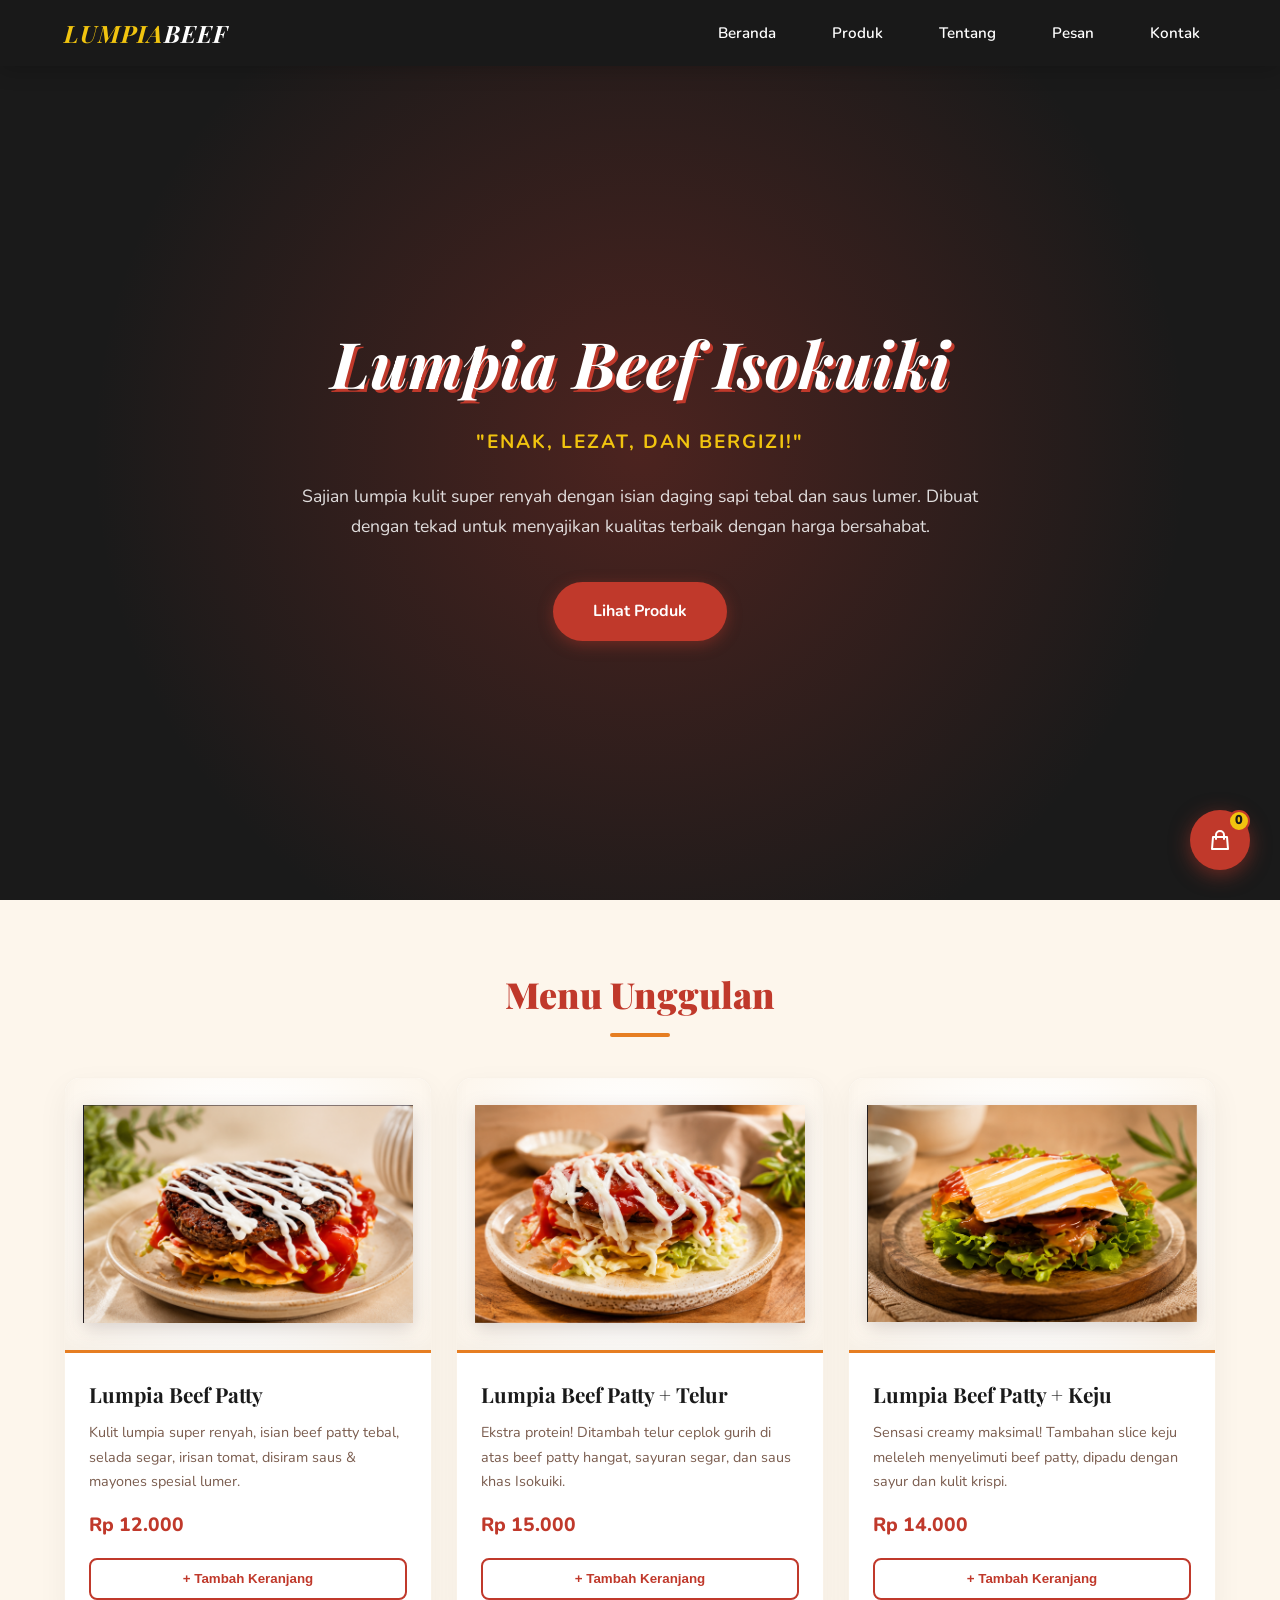
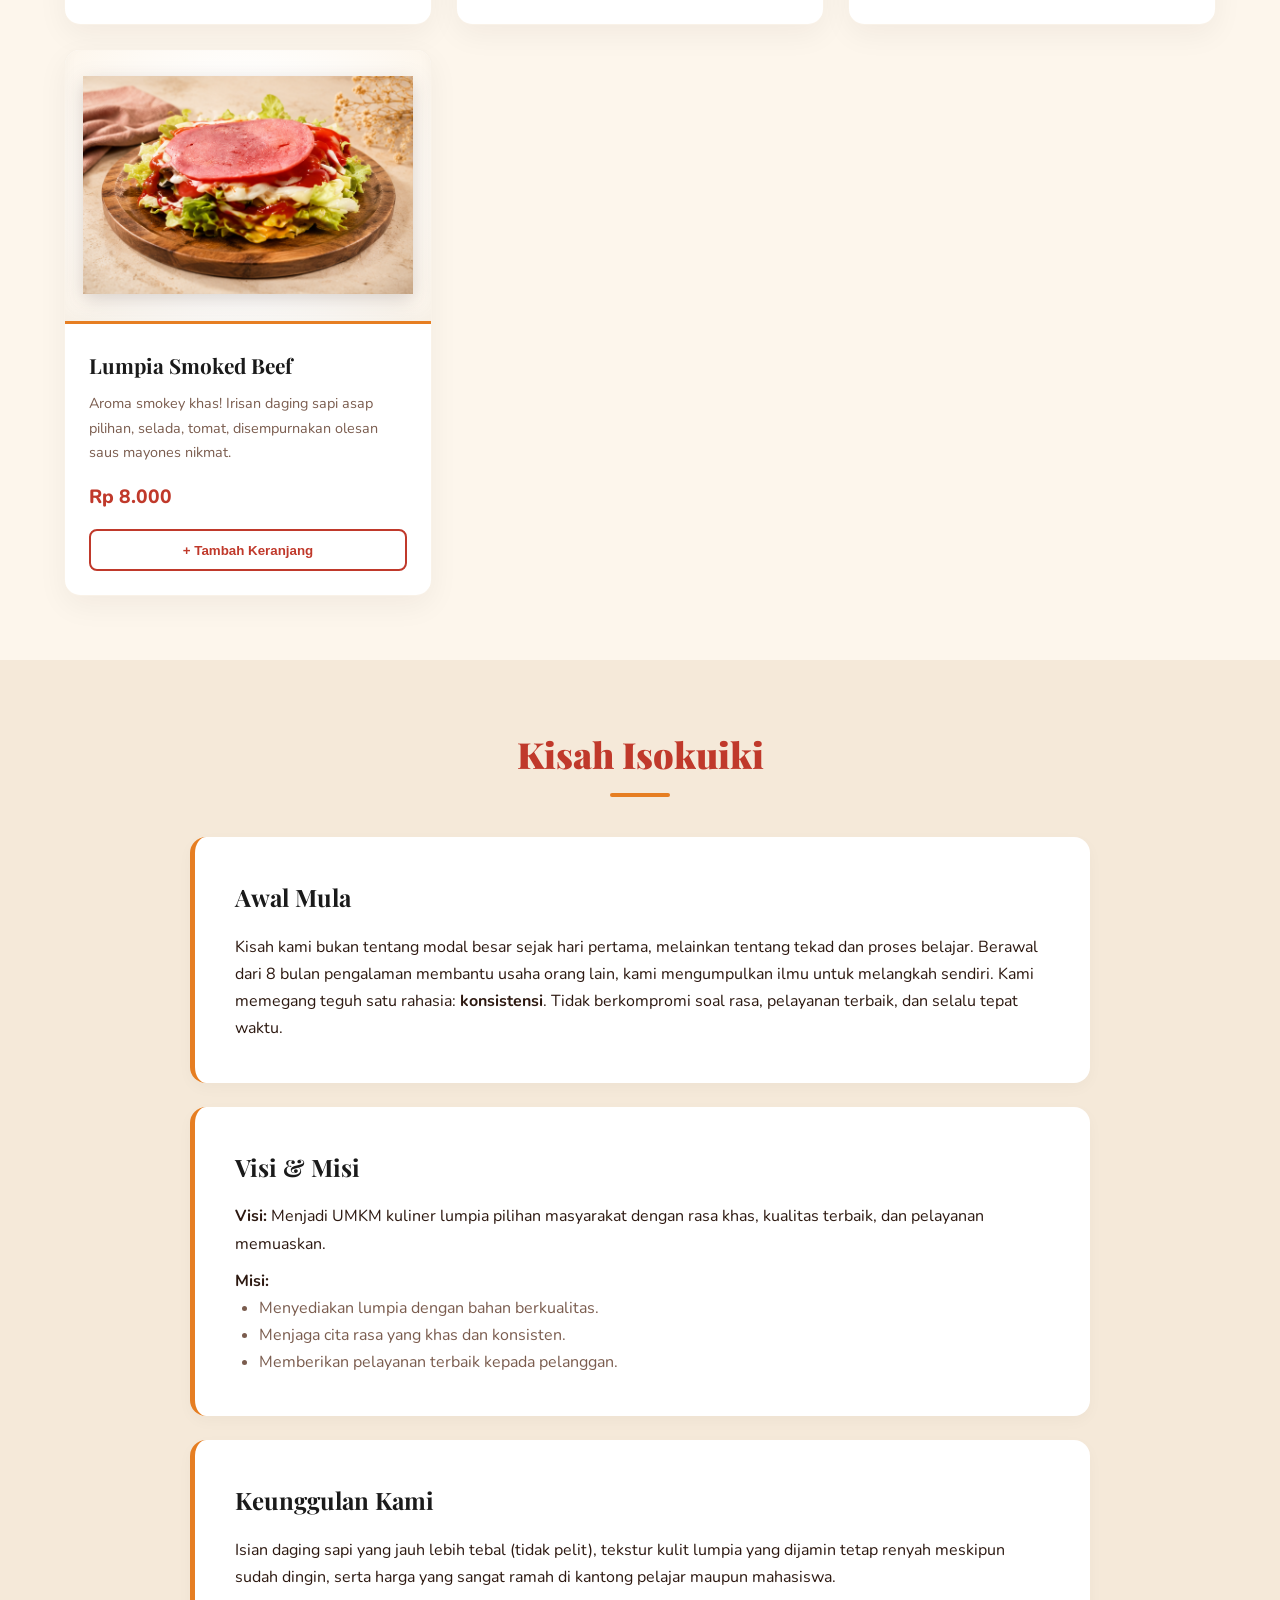
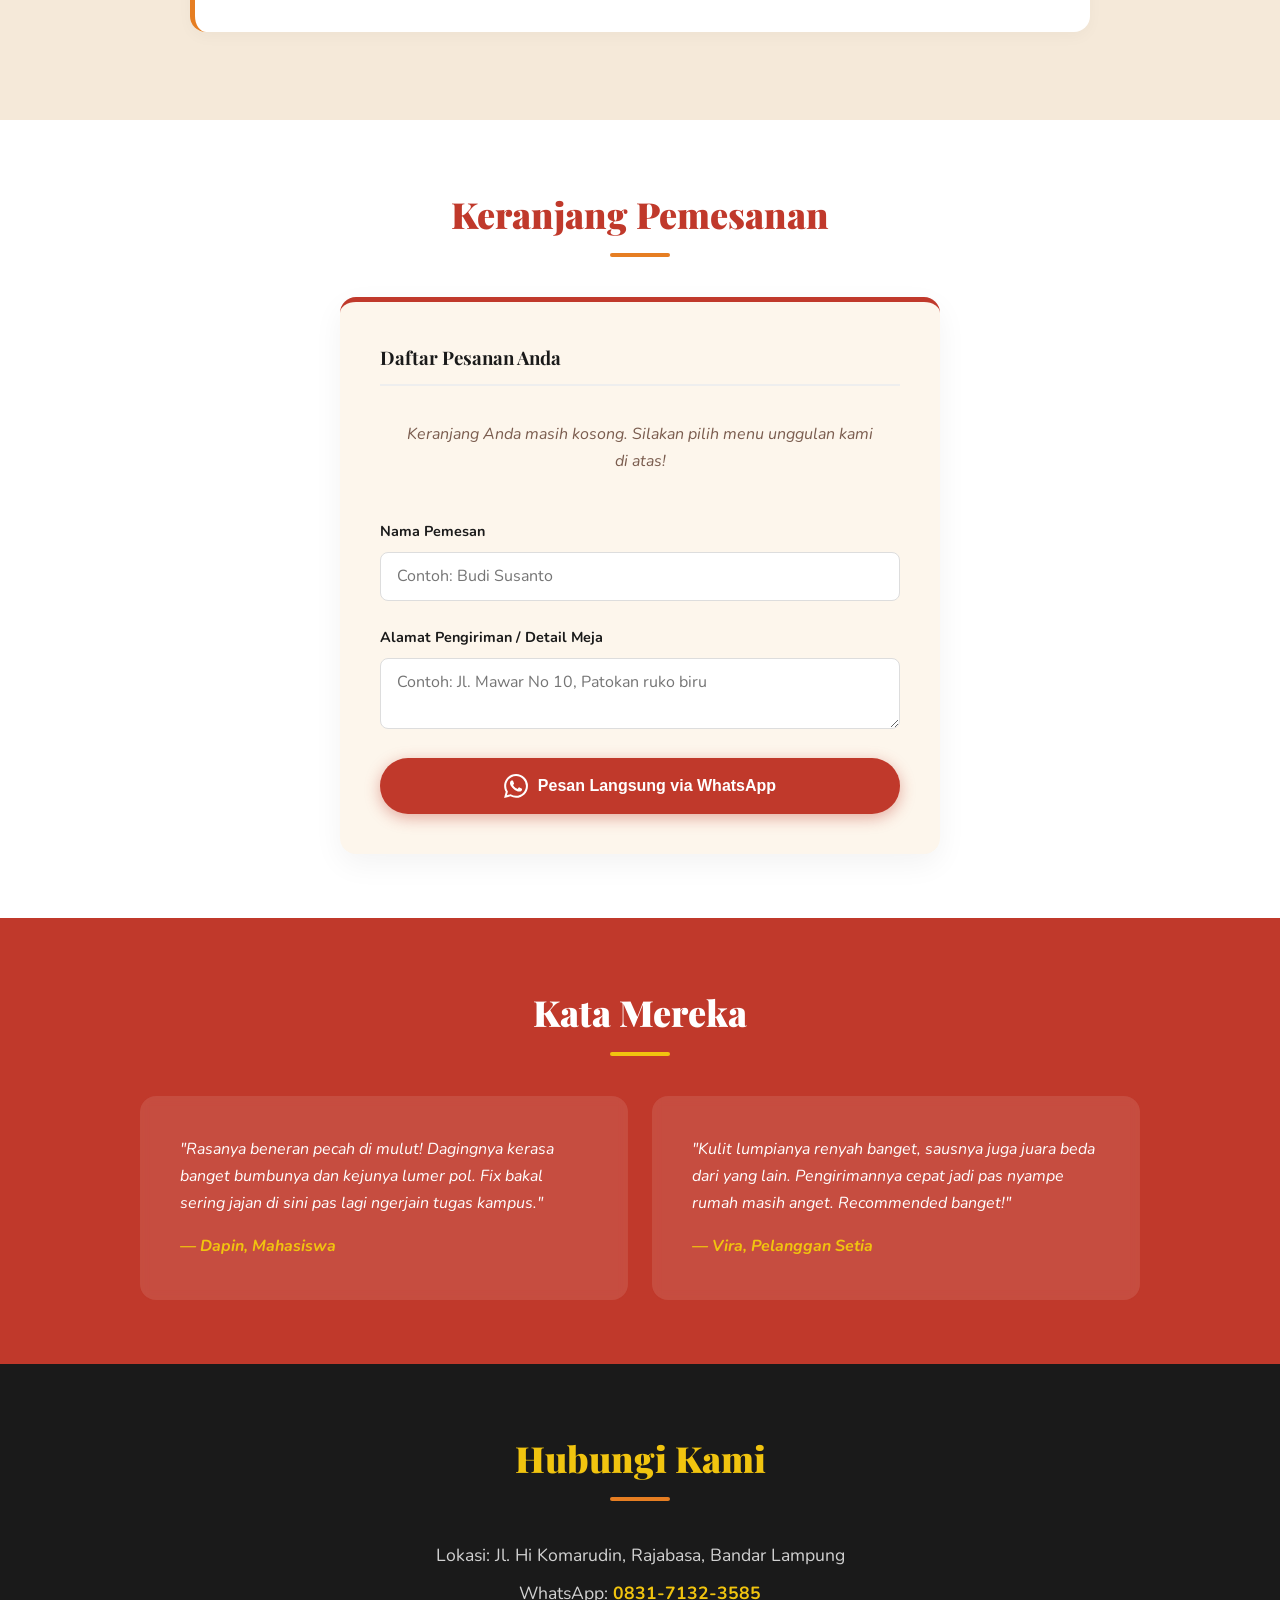
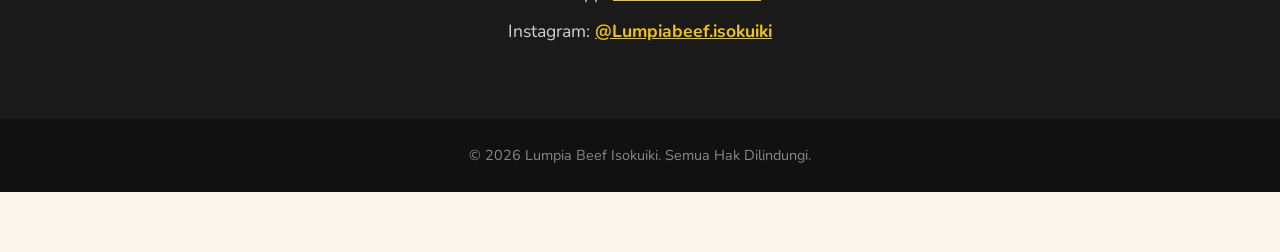
==== index.html @ 7c40dd9a "Update index.html" ====
<!DOCTYPE html>
<html lang="id">
<head>
  <meta charset="UTF-8" />
  <meta name="viewport" content="width=device-width, initial-scale=1.0" />
  <title>Lumpia Beef Isokuiki | Enak, Lezat, Bergizi</title>

  <link href="https://fonts.googleapis.com/css2?family=Playfair+Display:ital,wght@0,700;0,900;1,700&family=Nunito:wght@400;600;700&display=swap" rel="stylesheet" />
  
  <!-- Memanggil file CSS -->
  <link rel="stylesheet" href="style.css" />
</head>
<body>
  
  <header id="header">
    <div class="logo">
      <h1>LUMPIA<span>BEEF</span></h1>
    </div>

    <nav id="navbar">
      <ul>
        <li><a href="#beranda">Beranda</a></li>
        <li><a href="#produk">Produk</a></li>
        <li><a href="#tentang">Tentang</a></li>
        <li><a href="#pemesanan">Pesan</a></li>
        <li><a href="#kontak">Kontak</a></li>
      </ul>
    </nav>
  </header>

  <section id="beranda">
    <h2>Lumpia Beef Isokuiki</h2>
    <h3>"ENAK, LEZAT, DAN BERGIZI!"</h3>
    <p>
      Sajian lumpia kulit super renyah dengan isian daging sapi tebal dan saus
      lumer. Dibuat dengan tekad untuk menyajikan kualitas terbaik dengan
      harga bersahabat.
    </p>
    <div>
      <a href="#produk" class="btn-primary">Lihat Produk</a>
    </div>
  </section>

  <section id="produk">
    <h2 class="section-title">Menu Unggulan</h2>
    <!-- Produk akan dirender oleh JavaScript agar terhubung dengan keranjang -->
    <div class="produk-grid" id="produk-container">
       <!-- JS Rendering -->
    </div>
  </section>

  <section id="tentang">
    <div class="tentang-container">
      <h2 class="section-title">Kisah Isokuiki</h2>
      <div class="card-info">
        <h3>Awal Mula</h3>
        <p>
          Kisah kami bukan tentang modal besar sejak hari pertama, melainkan
          tentang tekad dan proses belajar. Berawal dari 8 bulan pengalaman
          membantu usaha orang lain, kami mengumpulkan ilmu untuk melangkah
          sendiri. Kami memegang teguh satu rahasia:
          <strong>konsistensi</strong>. Tidak berkompromi soal rasa, pelayanan
          terbaik, dan selalu tepat waktu.
        </p>
      </div>

      <div class="card-info">
        <h3>Visi & Misi</h3>
        <p>
          <strong>Visi:</strong> Menjadi UMKM kuliner lumpia pilihan
          masyarakat dengan rasa khas, kualitas terbaik, dan pelayanan
          memuaskan.
        </p>
        <p style="margin-top: 10px"><strong>Misi:</strong></p>
        <ul>
          <li>Menyediakan lumpia dengan bahan berkualitas.</li>
          <li>Menjaga cita rasa yang khas dan konsisten.</li>
          <li>Memberikan pelayanan terbaik kepada pelanggan.</li>
        </ul>
      </div>

      <div class="card-info">
        <h3>Keunggulan Kami</h3>
        <p>
          Isian daging sapi yang jauh lebih tebal (tidak pelit), tekstur kulit
          lumpia yang dijamin tetap renyah meskipun sudah dingin, serta harga
          yang sangat ramah di kantong pelajar maupun mahasiswa.
        </p>
      </div>
    </div>
  </section>

  <!-- Form Pemesanan (Keranjang Belanja Interaktif) -->
  <section id="pemesanan">
    <h2 class="section-title">Keranjang Pemesanan</h2>
    <div class="form-container">
      
      <h3 style="font-family: var(--font-heading); color: var(--color-dark); border-bottom: 2px solid #eee; padding-bottom: 10px; margin-bottom: 15px;">Daftar Pesanan Anda</h3>
      
      <!-- Tempat Item Keranjang -->
      <div id="cart-items-container">
        <!-- Akan diisi oleh JS -->
      </div>

      <!-- Ringkasan Biaya -->
      <div class="cart-summary" id="cart-summary" style="display: none;">
        <div class="summary-row">
          <span>Subtotal</span>
          <span id="summary-subtotal">Rp 0</span>
        </div>
        <div class="summary-row">
          <span>Ongkos Kirim (Estimasi)</span>
          <span>Menyesuaikan WA</span>
        </div>
        <div class="summary-row total">
          <span>Total Estimasi</span>
          <span id="summary-total">Rp 0</span>
        </div>

        <p style="text-align: center; color: var(--color-primary); font-size: 0.85rem; font-weight: bold; margin-top: 15px;">
          *Wajib memesan minimal 2 produk untuk diproses!
        </p>
      </div>

      <!-- Data Diri Form -->
      <div class="form-group">
        <label for="nama_pemesan">Nama Pemesan</label>
        <input type="text" id="nama_pemesan" class="form-control" placeholder="Contoh: Budi Susanto" />
      </div>

      <div class="form-group">
        <label for="alamat_pemesan">Alamat Pengiriman / Detail Meja</label>
        <textarea id="alamat_pemesan" class="form-control" placeholder="Contoh: Jl. Mawar No 10, Patokan ruko biru"></textarea>
      </div>

      <button onclick="prosesCheckout()" class="btn-primary pesan-wa-btn">
        <svg style="width: 24px; height: 24px;" viewBox="0 0 24 24" fill="currentColor">
          <path d="M17.472 14.382c-.297-.149-1.758-.867-2.03-.967-.273-.099-.471-.148-.67.15-.197.297-.767.966-.94 1.164-.173.199-.347.223-.644.075-.297-.15-1.255-.463-2.39-1.475-.883-.788-1.48-1.761-1.653-2.059-.173-.297-.018-.458.13-.606.134-.133.298-.347.446-.52.149-.174.198-.298.298-.497.099-.198.05-.371-.025-.52-.075-.149-.669-1.612-.916-2.207-.242-.579-.487-.5-.669-.51a12.8 12.8 0 0 0-.57-.01c-.198 0-.52.074-.792.372-.272.297-1.04 1.016-1.04 2.479 0 1.462 1.065 2.875 1.213 3.074.149.198 2.096 3.2 5.077 4.487.709.306 1.262.489 1.694.625.712.227 1.36.195 1.871.118.571-.085 1.758-.719 2.006-1.413.248-.694.248-1.289.173-1.413-.074-.124-.272-.198-.57-.347m-5.421 7.403h-.004a9.87 9.87 0 0 1-5.031-1.378l-.361-.214-3.741.982.998-3.648-.235-.374a9.86 9.86 0 0 1-1.51-5.26c.001-5.45 4.436-9.884 9.888-9.884 2.64 0 5.122 1.03 6.988 2.898a9.825 9.825 0 0 1 2.893 6.994c-.003 5.45-4.437 9.884-9.885 9.884m8.413-18.297A11.815 11.815 0 0 0 12.05 0C5.495 0 .16 5.335.157 11.892c0 2.096.547 4.142 1.588 5.945L.057 24l6.305-1.654a11.882 11.882 0 0 0 5.683 1.448h.005c6.554 0 11.89-5.335 11.893-11.893a11.821 11.821 0 0 0-3.48-8.413Z"/>
        </svg>
        Pesan Langsung via WhatsApp
      </button>
    </div>
  </section>

  <section id="ulasan">
    <h2 class="section-title">Kata Mereka</h2>
    <div class="ulasan-grid">
      <blockquote>
        <p>
          "Rasanya beneran pecah di mulut! Dagingnya kerasa banget bumbunya
          dan kejunya lumer pol. Fix bakal sering jajan di sini pas lagi
          ngerjain tugas kampus."
        </p>
        <cite>— Dapin, Mahasiswa</cite>
      </blockquote>
      <blockquote>
        <p>
          "Kulit lumpianya renyah banget, sausnya juga juara beda dari yang
          lain. Pengirimannya cepat jadi pas nyampe rumah masih anget.
          Recommended banget!"
        </p>
        <cite>— Vira, Pelanggan Setia</cite>
      </blockquote>
    </div>
  </section>

  <section id="kontak">
    <h2 class="section-title">Hubungi Kami</h2>
    <div class="contact-info">
      <p>Lokasi: Jl. Hi Komarudin, Rajabasa, Bandar Lampung</p>
      <p>WhatsApp: <a href="https://wa.me/6283171323585" target="_blank">0831-7132-3585</a></p>
      <p>Instagram: <a href="https://www.instagram.com/lumpiabeef.isokuiki/" target="_blank">@Lumpiabeef.isokuiki</a></p>
    </div>
  </section>

  <footer>
    <p>&copy; 2026 Lumpia Beef Isokuiki. Semua Hak Dilindungi.</p>
  </footer>

  <!-- Floating Cart Icon -->
  <a href="#pemesanan" class="floating-cart">
    <svg style="width: 24px; height: 24px;" fill="none" stroke="currentColor" viewBox="0 0 24 24"><path stroke-linecap="round" stroke-linejoin="round" stroke-width="2" d="M16 11V7a4 4 0 00-8 0v4M5 9h14l1 12H4L5 9z"/></svg>
    <div class="cart-badge" id="cart-badge">0</div>
  </a>

  <!-- Toast Notification -->
  <div id="toast">Item ditambahkan ke keranjang!</div>

  <!-- Memanggil file JavaScript -->
  <script src="script.js"></script>
</body>
</html>
---- style.css ----
:root {
  --color-primary: #c0392b;
  --color-primary-dark: #962d22;
  --color-secondary: #e67e22;
  --color-accent: #f1c40f;

  --color-dark: #1a1a1a;
  --color-light: #fdf6ec;
  --color-light-alt: #f5e9d9;
  --color-text: #2c1810;
  --color-text-muted: #7a5c4e;
  --color-white: #ffffff;

  --font-heading: "Playfair Display", Georgia, serif;
  --font-body: "Nunito", "Segoe UI", sans-serif;

  --space-xs: 0.5rem;
  --space-sm: 1rem;
  --space-md: 1.5rem;
  --space-lg: 2.5rem;
  --space-xl: 4rem;

  --radius-sm: 8px;
  --radius-md: 16px;
  --radius-lg: 24px;
  --transition: 0.3s ease;
}

* {
  margin: 0;
  padding: 0;
  box-sizing: border-box;
}

html {
  scroll-behavior: smooth;
}

body {
  font-family: var(--font-body);
  color: var(--color-text);
  background-color: var(--color-light);
  line-height: 1.7;
  padding-bottom: 60px;
}

img {
  max-width: 100%;
  display: block;
  border-radius: var(--radius-sm);
}

a {
  text-decoration: none;
  color: inherit;
}

ul {
  list-style: none;
}

.section-title {
  font-family: var(--font-heading);
  font-size: 2.25rem;
  font-weight: 900;
  color: var(--color-primary);
  text-align: center;
  margin-bottom: var(--space-lg);
  position: relative;
}

.section-title::after {
  content: "";
  display: block;
  width: 60px;
  height: 4px;
  background-color: var(--color-secondary);
  border-radius: 2px;
  margin: var(--space-xs) auto 0;
}

header {
  position: fixed;
  top: 0;
  left: 0;
  right: 0;
  z-index: 1000;
  display: flex;
  align-items: center;
  justify-content: space-between;
  padding: 0.8rem 5%;
  background-color: rgba(26, 26, 26, 0.98);
  backdrop-filter: blur(10px);
  box-shadow: 0 4px 20px rgba(0, 0, 0, 0.2);
}

.logo h1 {
  font-family: var(--font-heading);
  font-size: 1.5rem;
  font-style: italic;
  color: var(--color-accent);
  letter-spacing: 1px;
}

.logo h1 span {
  color: var(--color-white);
}

nav ul {
  display: flex;
  gap: var(--space-md);
}

nav a {
  color: var(--color-white);
  font-weight: 600;
  font-size: 0.95rem;
  padding: 0.5rem 1rem;
  border-radius: var(--radius-sm);
  transition: var(--transition);
}

nav a:hover,
nav a:focus {
  background-color: var(--color-primary);
}

@media (max-width: 768px) {
  nav { display: none; }
}

@keyframes fadeInSlideUp {
  from {
    opacity: 0;
    transform: translateY(40px);
  }
  to {
    opacity: 1;
    transform: translateY(0);
  }
}

#beranda {
  min-height: 100vh;
  display: flex;
  flex-direction: column;
  align-items: center;
  justify-content: center;
  text-align: center;
  padding: 100px 5% 50px;
  background-color: var(--color-dark);
  background-image: radial-gradient(
    circle at center,
    rgba(192, 57, 43, 0.3) 0%,
    transparent 70%
  );
  color: var(--color-white);
}

#beranda h2 {
  font-family: var(--font-heading);
  font-size: clamp(2.5rem, 5vw, 4rem);
  font-style: italic;
  text-shadow: 3px 3px 0 var(--color-primary);
  margin-bottom: 0.5rem;
  opacity: 0; 
  animation: fadeInSlideUp 1s ease-out forwards;
  animation-delay: 0.2s;
}

#beranda h3 {
  color: var(--color-accent);
  letter-spacing: 2px;
  margin-bottom: var(--space-md);
  font-size: 1.2rem;
  opacity: 0;
  animation: fadeInSlideUp 1s ease-out forwards;
  animation-delay: 0.4s;
}

#beranda p {
  max-width: 700px;
  color: rgba(255, 255, 255, 0.85);
  font-size: 1.1rem;
  margin-bottom: var(--space-lg);
  opacity: 0;
  animation: fadeInSlideUp 1s ease-out forwards;
  animation-delay: 0.6s;
}

#beranda div {
  opacity: 0;
  animation: fadeInSlideUp 1s ease-out forwards;
  animation-delay: 0.8s;
}

.btn-primary {
  display: inline-block;
  background-color: var(--color-primary);
  color: var(--color-white);
  font-weight: 700;
  padding: 1rem 2.5rem;
  border-radius: 50px;
  box-shadow: 0 4px 15px rgba(192, 57, 43, 0.4);
  transition: background-color 0.4s ease, transform 0.3s ease, box-shadow 0.3s ease, color 0.4s ease;
  border: none;
  cursor: pointer;
  font-size: 1rem;
  text-align: center;
}

.btn-primary:hover {
  background-color: var(--color-accent); 
  color: var(--color-dark); 
  transform: translateY(-4px) scale(1.05); 
  box-shadow: 0 10px 25px rgba(241, 196, 15, 0.5); 
}

#produk {
  padding: var(--space-xl) 5%;
  background-color: var(--color-light);
}

.produk-grid {
  display: grid;
  grid-template-columns: repeat(auto-fit, minmax(280px, 1fr));
  gap: var(--space-md);
  max-width: 1200px;
  margin: 0 auto;
}

.produk-card {
  background: var(--color-white);
  border-radius: var(--radius-md);
  overflow: hidden;
  box-shadow: 0 10px 30px rgba(44, 24, 16, 0.05);
  border: 1px solid rgba(245, 233, 217, 0.6);
  transition: var(--transition);
  display: flex;
  flex-direction: column;
}

.produk-card:hover {
  transform: translateY(-10px) scale(1.02);
  box-shadow: 0 20px 40px rgba(192, 57, 43, 0.15);
  border-color: var(--color-secondary);
  z-index: 1;
}

/* ========================================= */
/* --- BINGKAI FOTO PRODUK PREMIUM & MENARIK --- */
/* ========================================= */
.produk-img-wrapper {
  width: 100%;
  aspect-ratio: 4 / 3; 
  /* Gradien lembut melingkar untuk kesan studio foto profesional */
  background: radial-gradient(circle, #ffffff 40%, var(--color-light) 100%); 
  overflow: hidden;
  display: flex;
  align-items: center;
  justify-content: center;
  position: relative;
  /* Pembatas estetis di bagian bawah bingkai foto */
  border-bottom: 3px solid var(--color-secondary);
  /* Bayangan dalam (inner shadow) untuk kedalaman bingkai */
  box-shadow: inset 0 -8px 16px rgba(0, 0, 0, 0.03);
}

.produk-img-wrapper img {
  width: 90%; /* Menyisakan sedikit ruang napas agar efek bingkai terlihat */
  height: 90%;
  object-fit: contain; 
  border-radius: var(--radius-sm);
  /* Efek bayangan produk 3D nyata mengikuti lekukan lumpia beef */
  filter: drop-shadow(0 6px 10px rgba(44, 24, 16, 0.18));
  /* Transisi halus saat gambar membesar */
  transition: transform 0.5s cubic-bezier(0.165, 0.84, 0.44, 1);
}

/* Animasi memperbesar gambar lumpia di dalam bingkai saat kartu disorot */
.produk-card:hover .produk-img-wrapper img {
  transform: scale(1.06);
}
/* ========================================= */

.img-placeholder {
  font-size: 4rem;
  opacity: 0.5;
  display: none;
}

.produk-info {
  padding: var(--space-md);
  flex-grow: 1;
  display: flex;
  flex-direction: column;
}

.produk-info h3 {
  font-family: var(--font-heading);
  font-size: 1.3rem;
  color: var(--color-dark);
  margin-bottom: 0.5rem;
}

.produk-info p {
  font-size: 0.9rem;
  color: var(--color-text-muted);
  margin-bottom: 1rem;
  flex-grow: 1;
}

.produk-price {
  font-weight: 800;
  color: var(--color-primary);
  font-size: 1.2rem;
  margin-bottom: 1rem;
}

.btn-outline {
  display: block;
  text-align: center;
  width: 100%;
  padding: 0.7rem;
  border: 2px solid var(--color-primary);
  border-radius: var(--radius-sm);
  color: var(--color-primary);
  background: transparent;
  font-weight: bold;
  cursor: pointer;
  transition: background-color 0.4s ease, color 0.4s ease, transform 0.3s ease;
}

.btn-outline:hover {
  background: var(--color-primary);
  color: var(--color-white);
  transform: translateY(-2px);
}

#tentang {
  padding: var(--space-xl) 5%;
  background-color: var(--color-light-alt);
}

.tentang-container {
  max-width: 900px;
  margin: 0 auto;
}

.card-info {
  background: var(--color-white);
  padding: var(--space-lg);
  border-radius: var(--radius-md);
  margin-bottom: var(--space-md);
  box-shadow: 0 5px 15px rgba(0, 0, 0, 0.03);
  border-left: 5px solid var(--color-secondary);
}

.card-info h3 {
  font-family: var(--font-heading);
  font-size: 1.5rem;
  margin-bottom: 1rem;
  color: var(--color-dark);
}

.card-info ul {
  padding-left: 1.5rem;
  list-style: disc;
  color: var(--color-text-muted);
}

#ulasan {
  padding: var(--space-xl) 5%;
  background-color: var(--color-primary);
  color: var(--color-white);
  text-align: center;
}

#ulasan .section-title { color: var(--color-white); }
#ulasan .section-title::after { background-color: var(--color-accent); }

.ulasan-grid {
  display: grid;
  grid-template-columns: repeat(auto-fit, minmax(300px, 1fr));
  gap: var(--space-md);
  max-width: 1000px;
  margin: 0 auto;
}

blockquote {
  background: rgba(255, 255, 255, 0.1);
  padding: var(--space-lg);
  border-radius: var(--radius-md);
  backdrop-filter: blur(5px);
  text-align: left;
}

blockquote p { font-style: italic; margin-bottom: 1rem; }
blockquote cite { font-weight: bold; color: var(--color-accent); }

#pemesanan {
  padding: var(--space-xl) 5%;
  background-color: var(--color-white);
}

.form-container {
  max-width: 600px;
  margin: 0 auto;
  background: var(--color-light);
  padding: var(--space-lg);
  border-radius: var(--radius-md);
  box-shadow: 0 10px 30px rgba(0, 0, 0, 0.05);
  border-top: 5px solid var(--color-primary);
}

.cart-item {
  display: flex;
  justify-content: space-between;
  align-items: center;
  background: var(--color-white);
  padding: 10px 15px;
  border-radius: var(--radius-sm);
  margin-bottom: 10px;
  border: 1px solid #eee;
}

.cart-item-info h4 {
  font-size: 1rem;
  color: var(--color-dark);
  margin-bottom: 4px;
}

.cart-item-price {
  font-size: 0.85rem;
  color: var(--color-primary);
  font-weight: bold;
}

.cart-controls {
  display: flex;
  align-items: center;
  gap: 10px;
}

.cart-btn {
  background: var(--color-light-alt);
  border: 1px solid #ddd;
  width: 28px;
  height: 28px;
  border-radius: 4px;
  cursor: pointer;
  font-weight: bold;
  color: var(--color-dark);
  transition: 0.2s;
}

.cart-btn:hover {
  background: var(--color-primary);
  color: white;
}

.cart-summary {
  margin-top: 20px;
  padding-top: 15px;
  border-top: 2px dashed #ccc;
}

.summary-row {
  display: flex;
  justify-content: space-between;
  margin-bottom: 8px;
  color: var(--color-text-muted);
  font-size: 0.95rem;
}

.summary-row.total {
  font-weight: 900;
  color: var(--color-primary);
  font-size: 1.2rem;
  margin-top: 10px;
  border-top: 1px solid #ddd;
  padding-top: 10px;
}

.form-group {
  margin-top: 1.5rem;
  margin-bottom: 1.2rem;
}

.form-group label {
  display: block;
  font-weight: bold;
  margin-bottom: 0.5rem;
  color: var(--color-dark);
  font-size: 0.9rem;
}

.form-control {
  width: 100%;
  padding: 0.8rem 1rem;
  border: 1px solid #ddd;
  border-radius: var(--radius-sm);
  font-family: inherit;
  font-size: 1rem;
  transition: var(--transition);
  background-color: var(--color-white);
}

.form-control:focus {
  outline: none;
  border-color: var(--color-primary);
  box-shadow: 0 0 0 3px rgba(192, 57, 43, 0.1);
}

.pesan-wa-btn {
  display: flex;
  justify-content: center;
  align-items: center;
  gap: 10px;
  width: 100%;
  margin-top: 20px;
}

.empty-cart-msg {
  text-align: center;
  color: var(--color-text-muted);
  font-style: italic;
  padding: 20px;
}

.floating-cart {
  position: fixed;
  bottom: 30px;
  right: 30px;
  background-color: var(--color-primary);
  color: var(--color-white);
  width: 60px;
  height: 60px;
  border-radius: 50%;
  display: flex;
  align-items: center;
  justify-content: center;
  box-shadow: 0 5px 20px rgba(192, 57, 43, 0.5);
  z-index: 999;
  cursor: pointer;
  transition: transform 0.3s ease;
}

.floating-cart:hover {
  transform: scale(1.1);
  background-color: var(--color-primary-dark);
}

.cart-badge {
  position: absolute;
  top: 0;
  right: 0;
  background-color: var(--color-accent);
  color: var(--color-dark);
  font-size: 0.8rem;
  font-weight: 900;
  width: 22px;
  height: 22px;
  border-radius: 50%;
  display: flex;
  align-items: center;
  justify-content: center;
  border: 2px solid var(--color-primary);
}

#toast {
  visibility: hidden;
  min-width: 250px;
  background-color: var(--color-dark);
  color: #fff;
  text-align: center;
  border-radius: var(--radius-sm);
  padding: 16px;
  position: fixed;
  z-index: 1001;
  left: 50%;
  bottom: 30px;
  transform: translateX(-50%);
  font-size: 0.9rem;
  box-shadow: 0 4px 10px rgba(0,0,0,0.3);
  opacity: 0;
  transition: opacity 0.5s, bottom 0.5s;
}

#toast.show {
  visibility: visible;
  opacity: 1;
  bottom: 50px;
}

#kontak {
  padding: var(--space-xl) 5%;
  background-color: var(--color-dark);
  color: var(--color-white);
  text-align: center;
}

#kontak .section-title { color: var(--color-accent); }
.contact-info { margin-top: var(--space-md); font-size: 1.1rem; }
.contact-info p { margin-bottom: 0.5rem; color: rgba(255, 255, 255, 0.8); }
.contact-info a { color: var(--color-accent); font-weight: bold; text-decoration: underline; }

footer {
  background: #111;
  color: rgba(255, 255, 255, 0.5);
  text-align: center;
  padding: 1.5rem;
  font-size: 0.9rem;
}
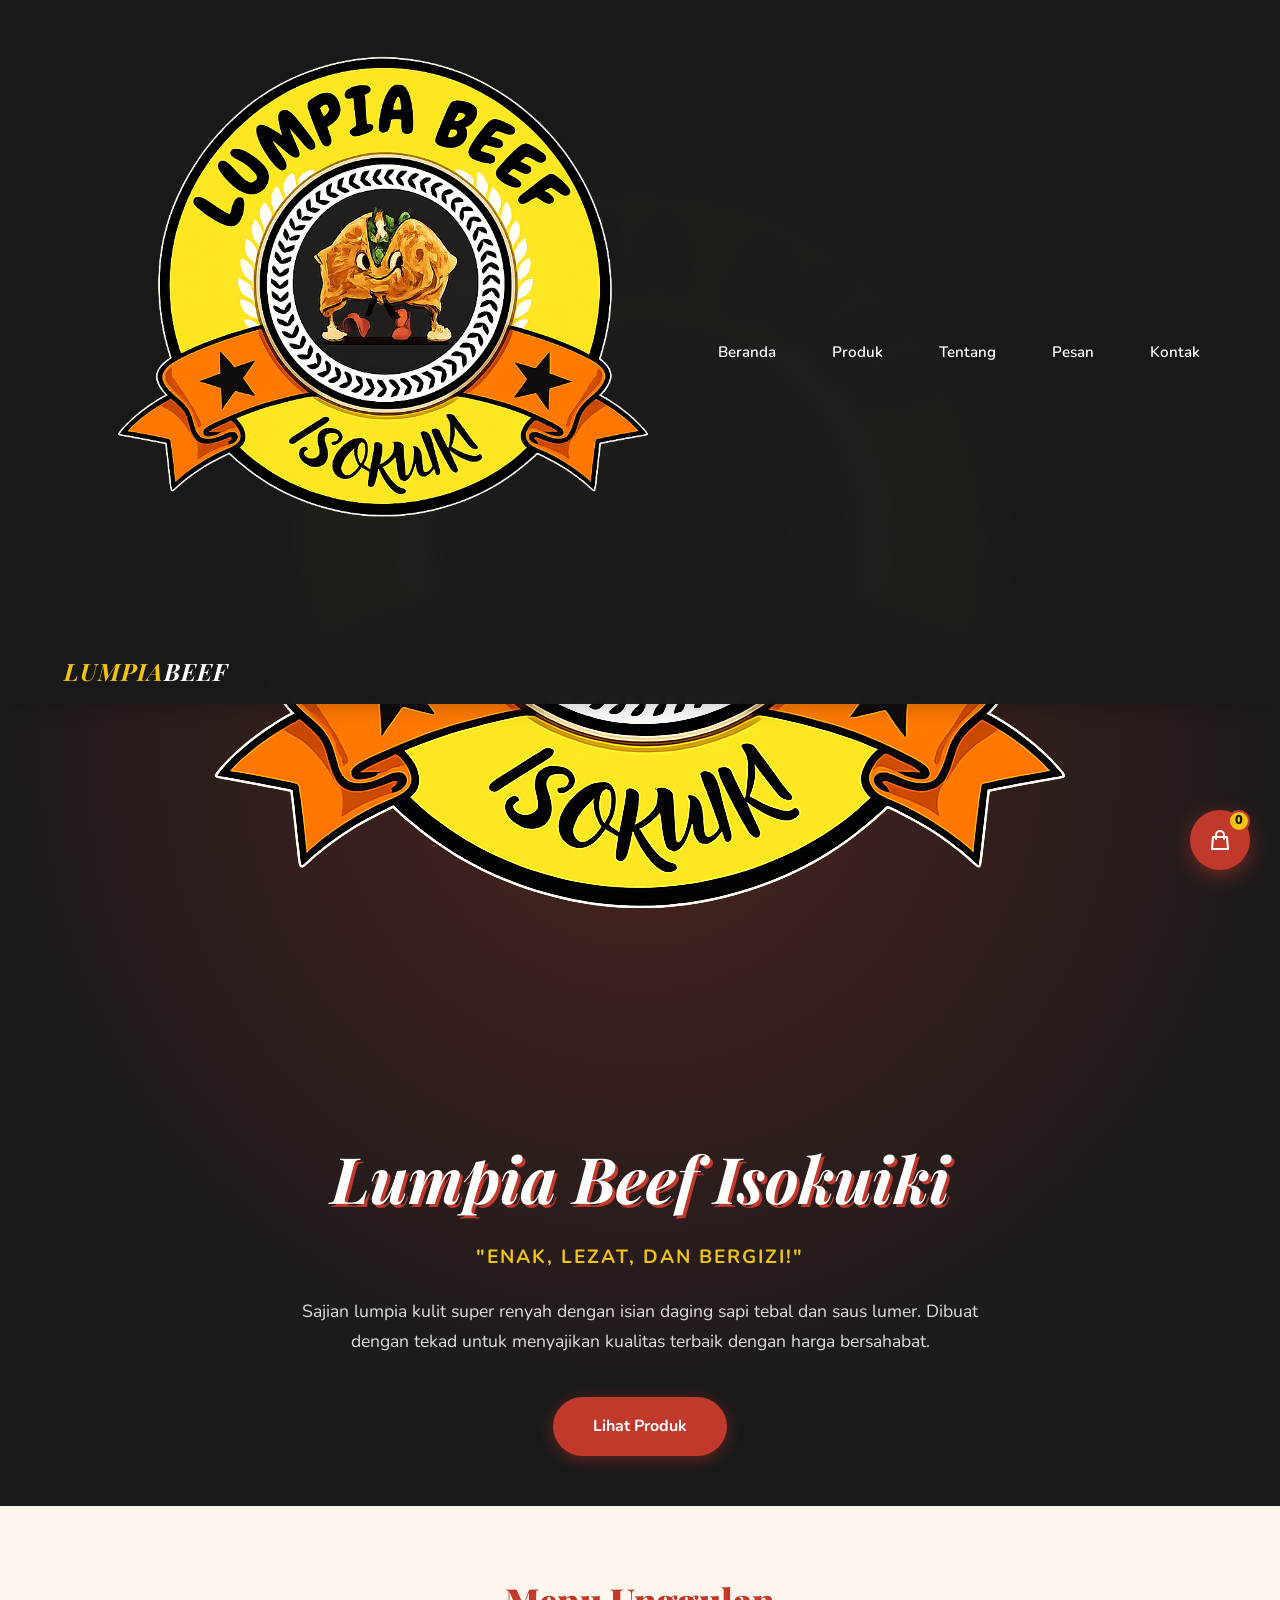
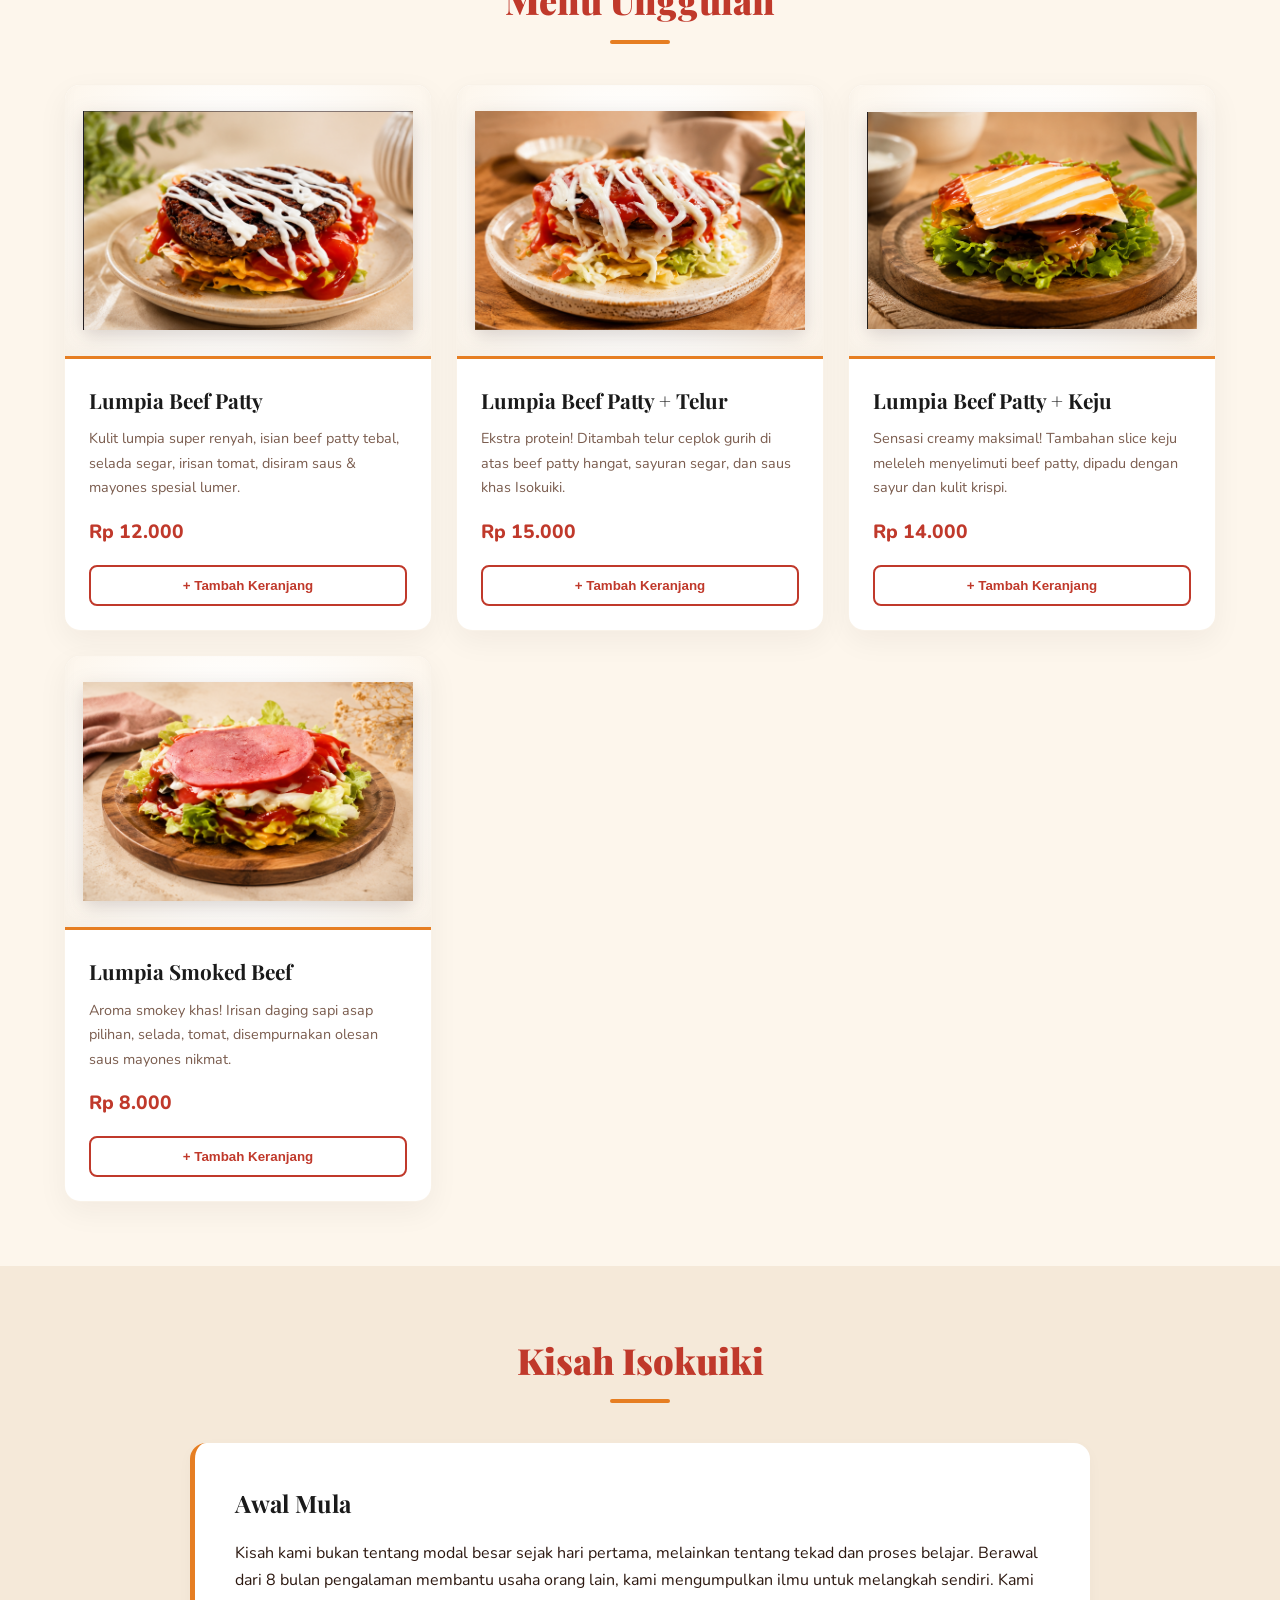
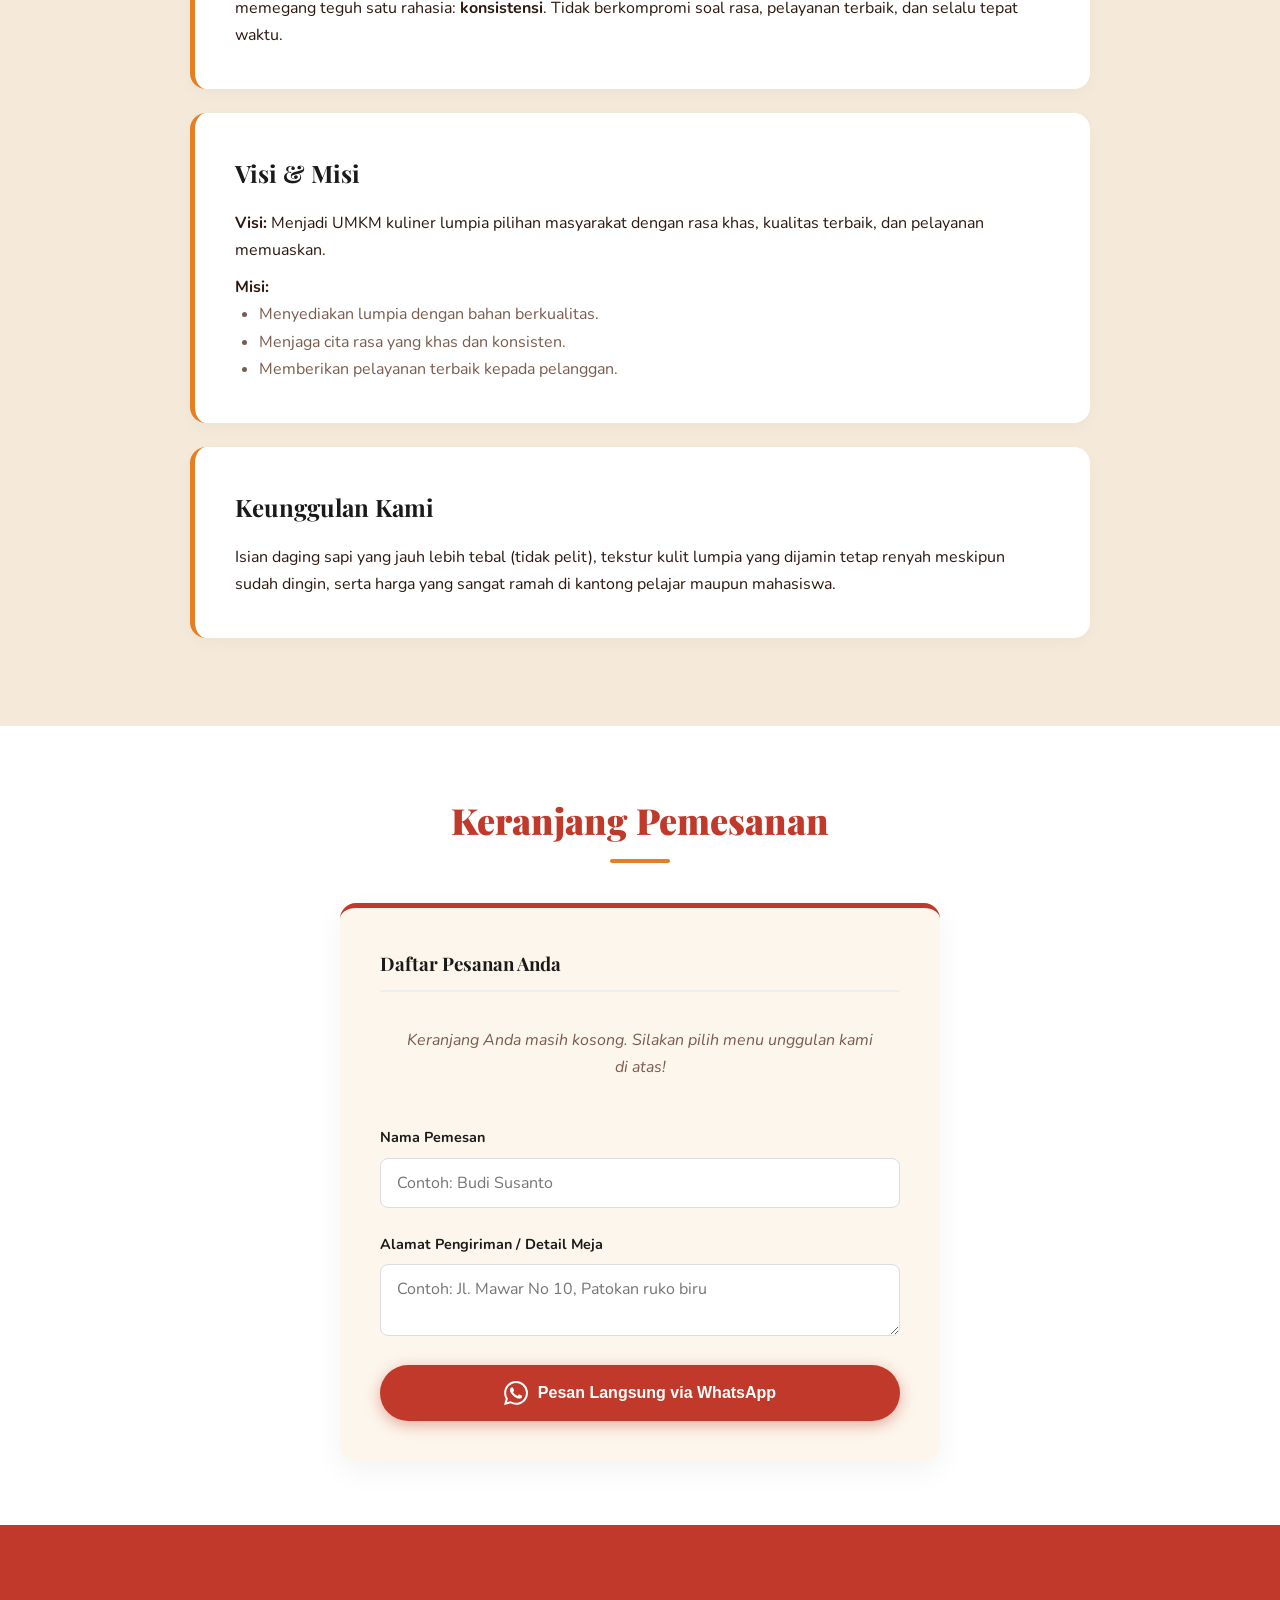
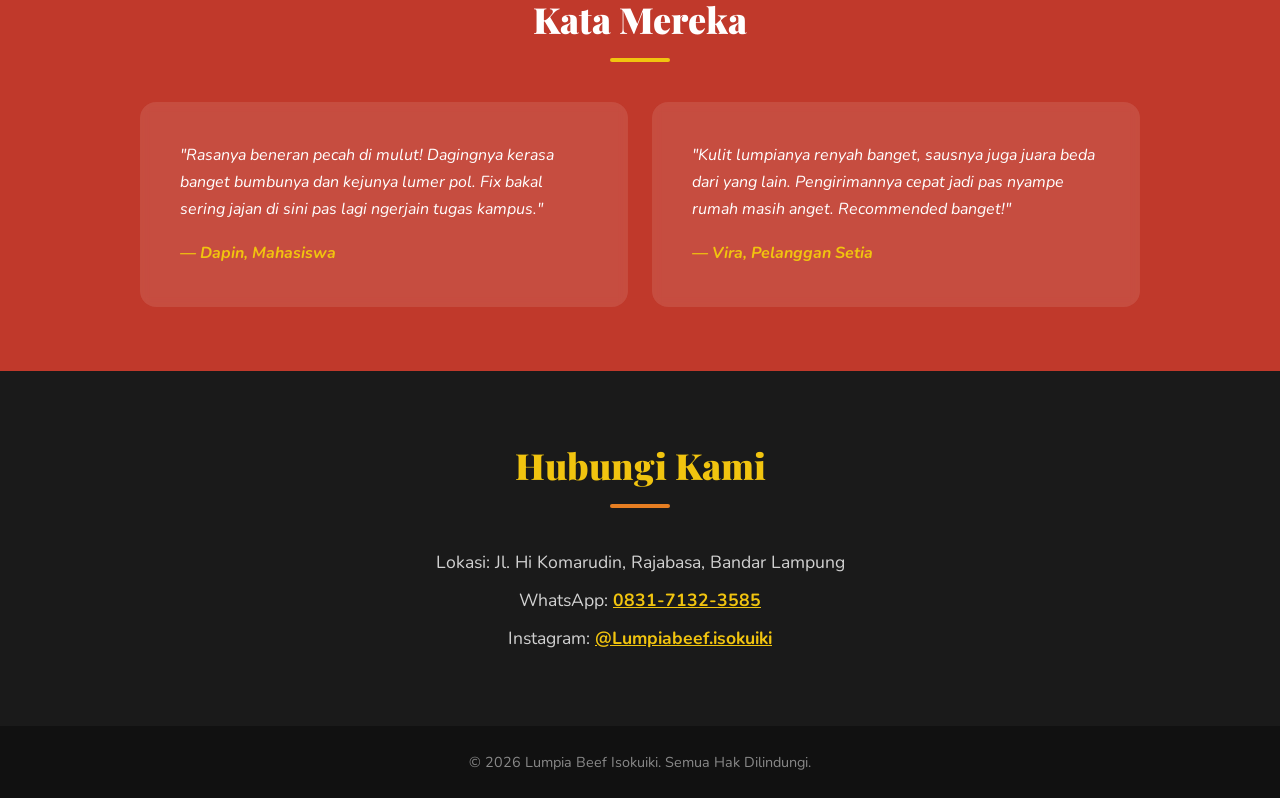
==== commit 36ba38bc: "Update index.html" ====
--- a/index.html
+++ b/index.html
@@ -4,16 +4,18 @@
   <meta charset="UTF-8" />
   <meta name="viewport" content="width=device-width, initial-scale=1.0" />
   <title>Lumpia Beef Isokuiki | Enak, Lezat, Bergizi</title>
-
   <link href="https://fonts.googleapis.com/css2?family=Playfair+Display:ital,wght@0,700;0,900;1,700&family=Nunito:wght@400;600;700&display=swap" rel="stylesheet" />
-  
+  <link href="gambar_produk/logo.png" rel="Icon">
   <!-- Memanggil file CSS -->
   <link rel="stylesheet" href="style.css" />
 </head>
 <body>
   
   <header id="header">
-    <div class="logo">
+      <div class="logo">
+      <a href="#beranda">
+        <img src="gambar_produk/logo.png" alt="Logo Lumpia Beef Isokuiki" class="header-logo" />
+        </a>
       <h1>LUMPIA<span>BEEF</span></h1>
     </div>
 
@@ -29,6 +31,9 @@
   </header>
 
   <section id="beranda">
+    <div class="hero-logo-wrapper">
+      <img src="gambar_produk/logo.png" alt="Logo Besar Isokuiki" class="hero-logo" />
+    </div>
     <h2>Lumpia Beef Isokuiki</h2>
     <h3>"ENAK, LEZAT, DAN BERGIZI!"</h3>
     <p>
--- a/style.css
+++ b/style.css
@@ -41,7 +41,6 @@
   color: var(--color-text);
   background-color: var(--color-light);
   line-height: 1.7;
-  padding-bottom: 60px;
 }
 
 img {
@@ -611,4 +610,4 @@
   text-align: center;
   padding: 1.5rem;
   font-size: 0.9rem;
-}+}
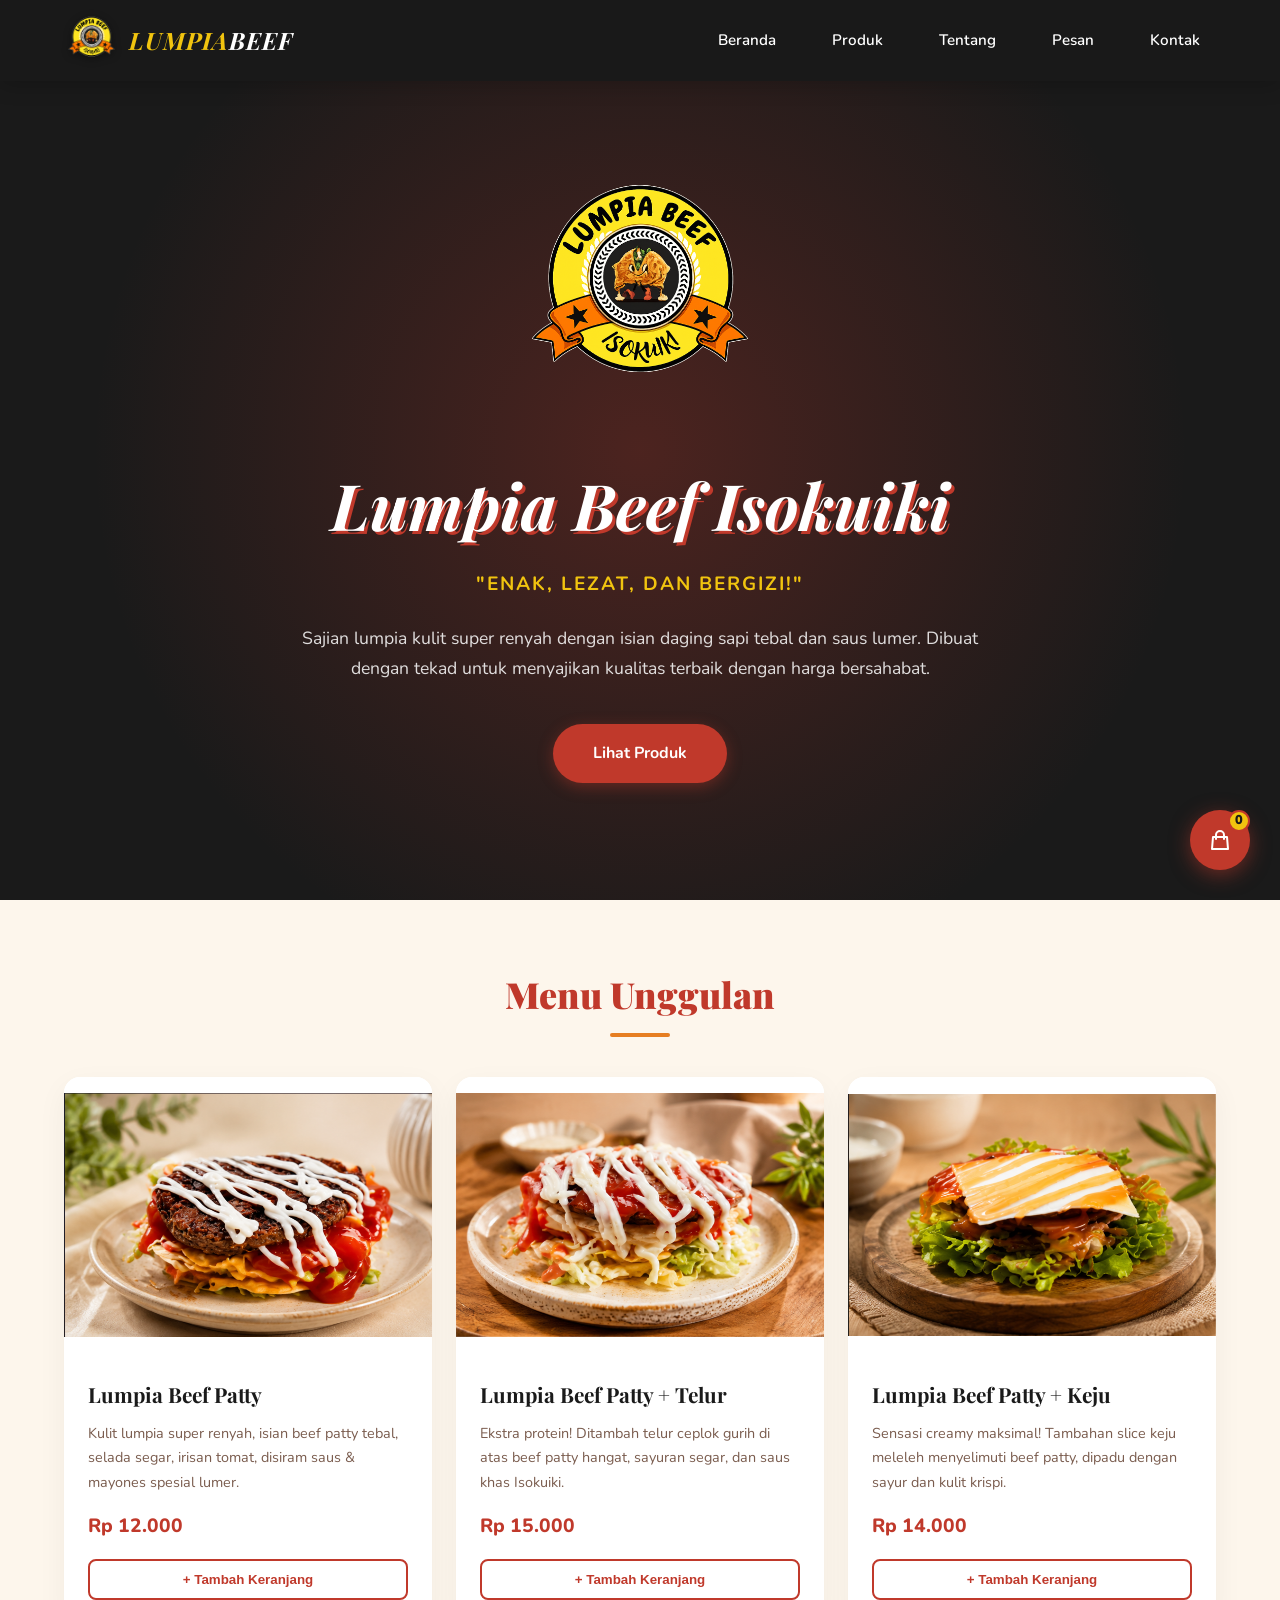
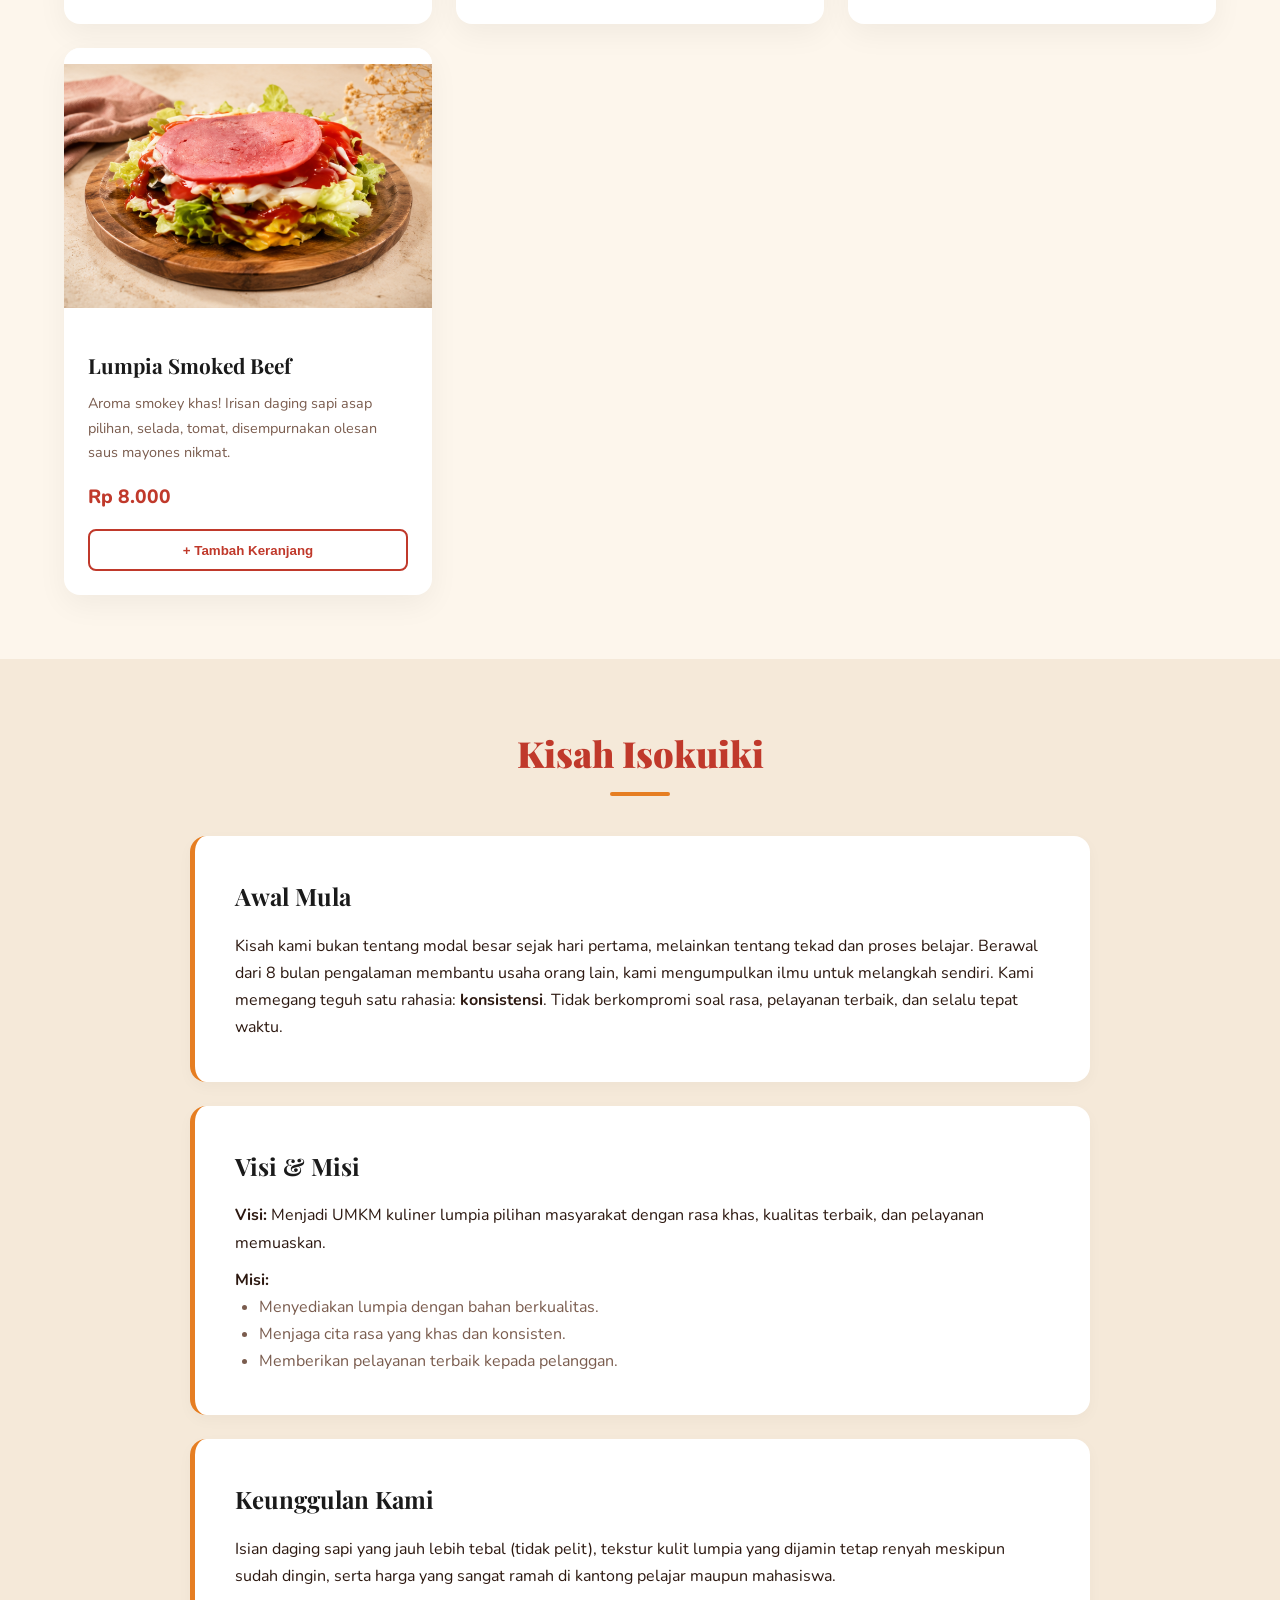
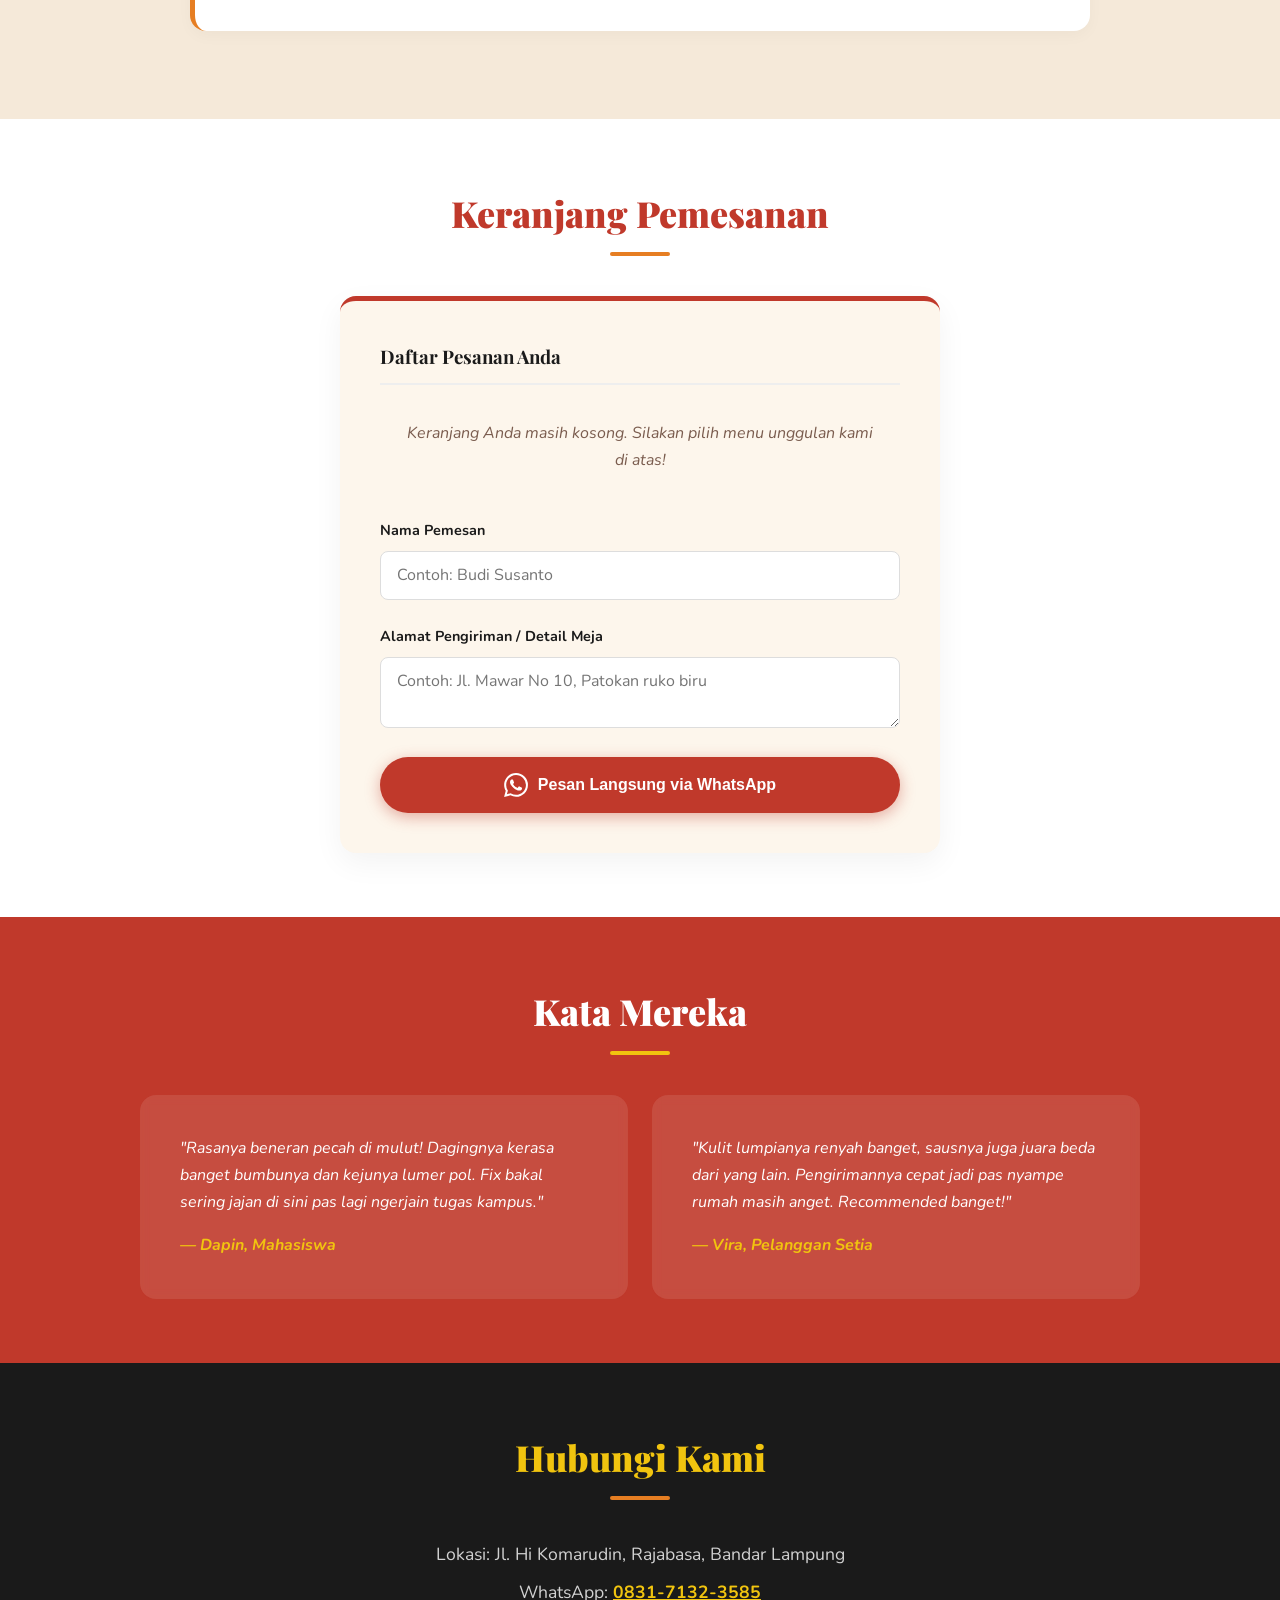
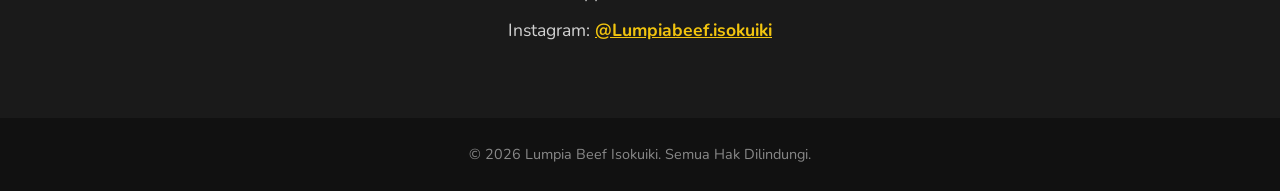
==== commit ee8c6ff2: "Update index.html" ====
--- a/index.html
+++ b/index.html
@@ -48,9 +48,7 @@
 
   <section id="produk">
     <h2 class="section-title">Menu Unggulan</h2>
-    <!-- Produk akan dirender oleh JavaScript agar terhubung dengan keranjang -->
     <div class="produk-grid" id="produk-container">
-       <!-- JS Rendering -->
     </div>
   </section>
 
@@ -95,18 +93,14 @@
     </div>
   </section>
 
-  <!-- Form Pemesanan (Keranjang Belanja Interaktif) -->
+  <!-- Form Pemesanan -->
   <section id="pemesanan">
     <h2 class="section-title">Keranjang Pemesanan</h2>
     <div class="form-container">
       
       <h3 style="font-family: var(--font-heading); color: var(--color-dark); border-bottom: 2px solid #eee; padding-bottom: 10px; margin-bottom: 15px;">Daftar Pesanan Anda</h3>
-      
-      <!-- Tempat Item Keranjang -->
       <div id="cart-items-container">
-        <!-- Akan diisi oleh JS -->
       </div>
-
       <!-- Ringkasan Biaya -->
       <div class="cart-summary" id="cart-summary" style="display: none;">
         <div class="summary-row">
@@ -127,7 +121,7 @@
         </p>
       </div>
 
-      <!-- Data Diri Form -->
+      <!-- Form -->
       <div class="form-group">
         <label for="nama_pemesan">Nama Pemesan</label>
         <input type="text" id="nama_pemesan" class="form-control" placeholder="Contoh: Budi Susanto" />
@@ -181,17 +175,13 @@
   <footer>
     <p>&copy; 2026 Lumpia Beef Isokuiki. Semua Hak Dilindungi.</p>
   </footer>
-
-  <!-- Floating Cart Icon -->
+  <!-- Cart Icon -->
   <a href="#pemesanan" class="floating-cart">
     <svg style="width: 24px; height: 24px;" fill="none" stroke="currentColor" viewBox="0 0 24 24"><path stroke-linecap="round" stroke-linejoin="round" stroke-width="2" d="M16 11V7a4 4 0 00-8 0v4M5 9h14l1 12H4L5 9z"/></svg>
     <div class="cart-badge" id="cart-badge">0</div>
   </a>
-
-  <!-- Toast Notification -->
+  <!--Notification -->
   <div id="toast">Item ditambahkan ke keranjang!</div>
-
-  <!-- Memanggil file JavaScript -->
   <script src="script.js"></script>
 </body>
 </html>
--- a/style.css
+++ b/style.css
@@ -93,6 +93,12 @@
   box-shadow: 0 4px 20px rgba(0, 0, 0, 0.2);
 }
 
+.logo {
+  display: flex;
+  align-items: center;
+  gap: 10px;
+}
+
 .logo h1 {
   font-family: var(--font-heading);
   font-size: 1.5rem;
@@ -105,6 +111,17 @@
   color: var(--color-white);
 }
 
+.header-logo {
+  height: 55px;
+  width: auto;
+  transition: transform 0.3s ease;
+  filter: drop-shadow(0 2px 4px rgba(0, 0, 0, 0.4));
+}
+
+.header-logo:hover {
+  transform: scale(1.08) rotate(-5deg);
+}
+
 nav ul {
   display: flex;
   gap: var(--space-md);
@@ -125,7 +142,9 @@
 }
 
 @media (max-width: 768px) {
-  nav { display: none; }
+  nav {
+    display: none;
+  }
 }
 
 @keyframes fadeInSlideUp {
@@ -156,13 +175,41 @@
   color: var(--color-white);
 }
 
+.hero-logo-wrapper {
+  opacity: 0;
+  animation: fadeInSlideUp 1s ease-out forwards;
+  animation-delay: 0.1s;
+}
+
+@keyframes floatHeroLogo {
+  0% {
+    transform: translateY(0) scale(1);
+    filter: drop-shadow(0 10px 15px rgba(0, 0, 0, 0.6));
+  }
+  50% {
+    transform: translateY(-15px) scale(1.03);
+    filter: drop-shadow(0 25px 25px rgba(0, 0, 0, 0.3));
+  }
+  100% {
+    transform: translateY(0) scale(1);
+    filter: drop-shadow(0 10px 15px rgba(0, 0, 0, 0.6));
+  }
+}
+
+.hero-logo {
+  width: 260px;
+  max-width: 70vw;
+  margin-bottom: 1.5rem;
+  animation: floatHeroLogo 4s ease-in-out infinite;
+}
+
 #beranda h2 {
   font-family: var(--font-heading);
   font-size: clamp(2.5rem, 5vw, 4rem);
   font-style: italic;
   text-shadow: 3px 3px 0 var(--color-primary);
   margin-bottom: 0.5rem;
-  opacity: 0; 
+  opacity: 0;
   animation: fadeInSlideUp 1s ease-out forwards;
   animation-delay: 0.2s;
 }
@@ -201,7 +248,11 @@
   padding: 1rem 2.5rem;
   border-radius: 50px;
   box-shadow: 0 4px 15px rgba(192, 57, 43, 0.4);
-  transition: background-color 0.4s ease, transform 0.3s ease, box-shadow 0.3s ease, color 0.4s ease;
+  transition:
+    background-color 0.4s ease,
+    transform 0.3s ease,
+    box-shadow 0.3s ease,
+    color 0.4s ease;
   border: none;
   cursor: pointer;
   font-size: 1rem;
@@ -209,10 +260,10 @@
 }
 
 .btn-primary:hover {
-  background-color: var(--color-accent); 
-  color: var(--color-dark); 
-  transform: translateY(-4px) scale(1.05); 
-  box-shadow: 0 10px 25px rgba(241, 196, 15, 0.5); 
+  background-color: var(--color-accent);
+  color: var(--color-dark);
+  transform: translateY(-4px) scale(1.05);
+  box-shadow: 0 10px 25px rgba(241, 196, 15, 0.5);
 }
 
 #produk {
@@ -232,55 +283,35 @@
   background: var(--color-white);
   border-radius: var(--radius-md);
   overflow: hidden;
-  box-shadow: 0 10px 30px rgba(44, 24, 16, 0.05);
-  border: 1px solid rgba(245, 233, 217, 0.6);
+  box-shadow: 0 10px 30px rgba(0, 0, 0, 0.05);
   transition: var(--transition);
   display: flex;
   flex-direction: column;
 }
 
 .produk-card:hover {
-  transform: translateY(-10px) scale(1.02);
-  box-shadow: 0 20px 40px rgba(192, 57, 43, 0.15);
-  border-color: var(--color-secondary);
+  transform: translateY(-10px) scale(1.03);
+  box-shadow: 0 20px 40px rgba(192, 57, 43, 0.2);
   z-index: 1;
 }
 
-/* ========================================= */
-/* --- BINGKAI FOTO PRODUK PREMIUM & MENARIK --- */
-/* ========================================= */
 .produk-img-wrapper {
   width: 100%;
-  aspect-ratio: 4 / 3; 
-  /* Gradien lembut melingkar untuk kesan studio foto profesional */
-  background: radial-gradient(circle, #ffffff 40%, var(--color-light) 100%); 
+  aspect-ratio: 4/3;
+  background-color: var(--color-white);
   overflow: hidden;
   display: flex;
   align-items: center;
   justify-content: center;
   position: relative;
-  /* Pembatas estetis di bagian bawah bingkai foto */
-  border-bottom: 3px solid var(--color-secondary);
-  /* Bayangan dalam (inner shadow) untuk kedalaman bingkai */
-  box-shadow: inset 0 -8px 16px rgba(0, 0, 0, 0.03);
 }
 
 .produk-img-wrapper img {
-  width: 90%; /* Menyisakan sedikit ruang napas agar efek bingkai terlihat */
-  height: 90%;
-  object-fit: contain; 
-  border-radius: var(--radius-sm);
-  /* Efek bayangan produk 3D nyata mengikuti lekukan lumpia beef */
-  filter: drop-shadow(0 6px 10px rgba(44, 24, 16, 0.18));
-  /* Transisi halus saat gambar membesar */
-  transition: transform 0.5s cubic-bezier(0.165, 0.84, 0.44, 1);
-}
-
-/* Animasi memperbesar gambar lumpia di dalam bingkai saat kartu disorot */
-.produk-card:hover .produk-img-wrapper img {
-  transform: scale(1.06);
-}
-/* ========================================= */
+  width: 100%;
+  height: 100%;
+  object-fit: contain;
+  border-radius: 0;
+}
 
 .img-placeholder {
   font-size: 4rem;
@@ -327,7 +358,10 @@
   background: transparent;
   font-weight: bold;
   cursor: pointer;
-  transition: background-color 0.4s ease, color 0.4s ease, transform 0.3s ease;
+  transition:
+    background-color 0.4s ease,
+    color 0.4s ease,
+    transform 0.3s ease;
 }
 
 .btn-outline:hover {
@@ -375,8 +409,12 @@
   text-align: center;
 }
 
-#ulasan .section-title { color: var(--color-white); }
-#ulasan .section-title::after { background-color: var(--color-accent); }
+#ulasan .section-title {
+  color: var(--color-white);
+}
+#ulasan .section-title::after {
+  background-color: var(--color-accent);
+}
 
 .ulasan-grid {
   display: grid;
@@ -394,8 +432,14 @@
   text-align: left;
 }
 
-blockquote p { font-style: italic; margin-bottom: 1rem; }
-blockquote cite { font-weight: bold; color: var(--color-accent); }
+blockquote p {
+  font-style: italic;
+  margin-bottom: 1rem;
+}
+blockquote cite {
+  font-weight: bold;
+  color: var(--color-accent);
+}
 
 #pemesanan {
   padding: var(--space-xl) 5%;
@@ -581,9 +625,11 @@
   bottom: 30px;
   transform: translateX(-50%);
   font-size: 0.9rem;
-  box-shadow: 0 4px 10px rgba(0,0,0,0.3);
+  box-shadow: 0 4px 10px rgba(0, 0, 0, 0.3);
   opacity: 0;
-  transition: opacity 0.5s, bottom 0.5s;
+  transition:
+    opacity 0.5s,
+    bottom 0.5s;
 }
 
 #toast.show {
@@ -599,10 +645,22 @@
   text-align: center;
 }
 
-#kontak .section-title { color: var(--color-accent); }
-.contact-info { margin-top: var(--space-md); font-size: 1.1rem; }
-.contact-info p { margin-bottom: 0.5rem; color: rgba(255, 255, 255, 0.8); }
-.contact-info a { color: var(--color-accent); font-weight: bold; text-decoration: underline; }
+#kontak .section-title {
+  color: var(--color-accent);
+}
+.contact-info {
+  margin-top: var(--space-md);
+  font-size: 1.1rem;
+}
+.contact-info p {
+  margin-bottom: 0.5rem;
+  color: rgba(255, 255, 255, 0.8);
+}
+.contact-info a {
+  color: var(--color-accent);
+  font-weight: bold;
+  text-decoration: underline;
+}
 
 footer {
   background: #111;
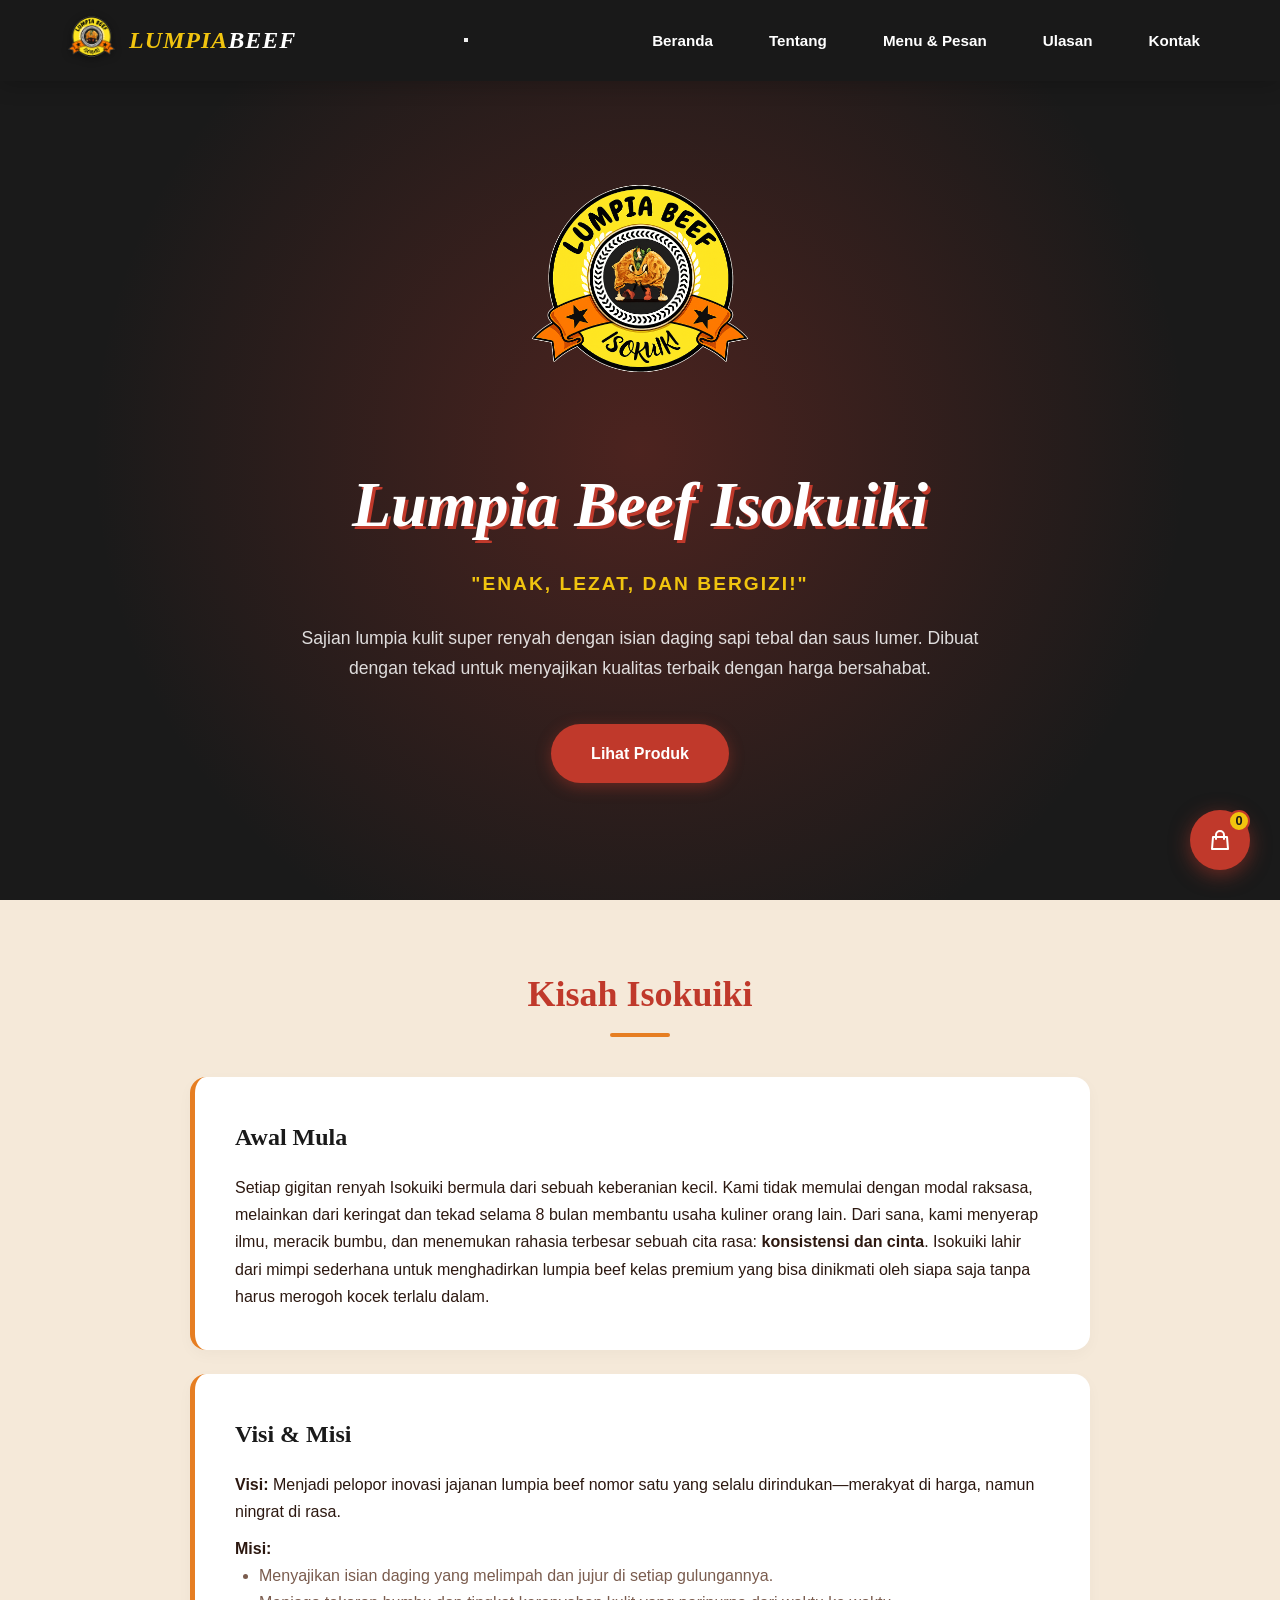
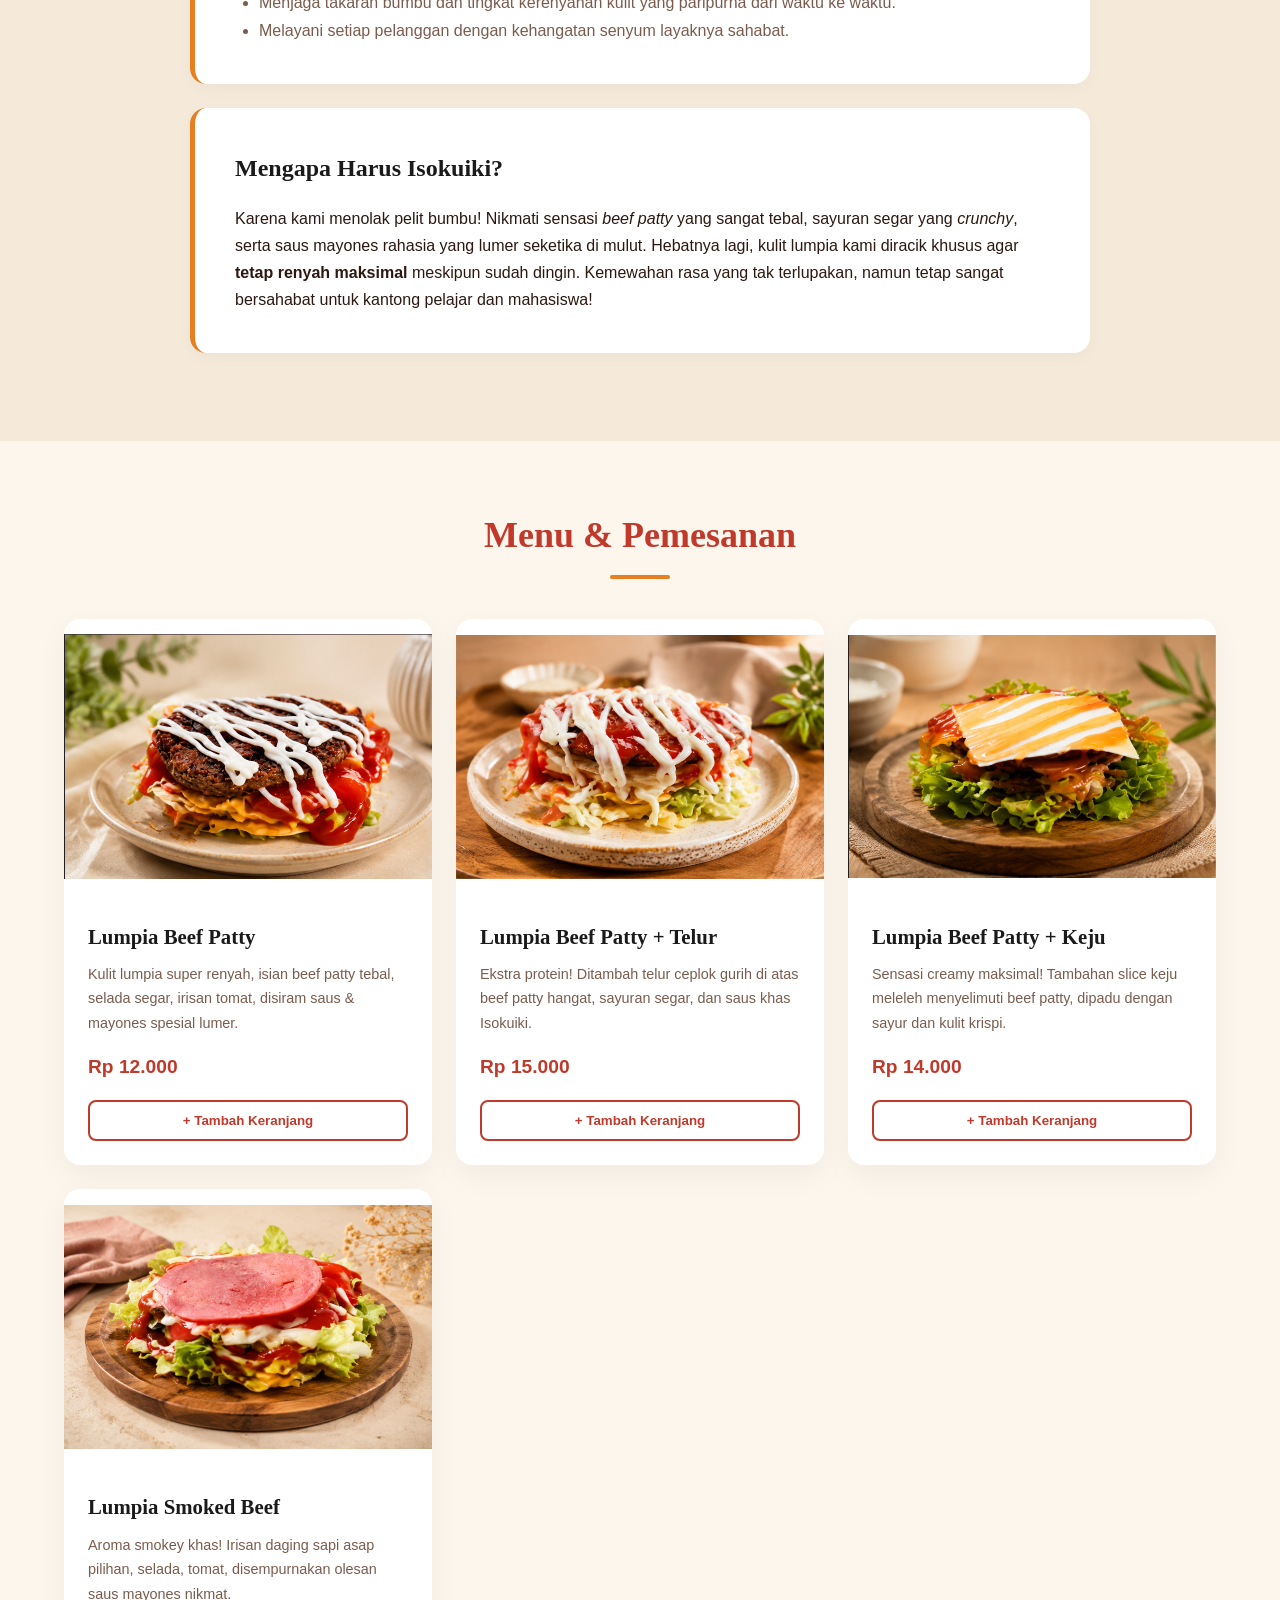
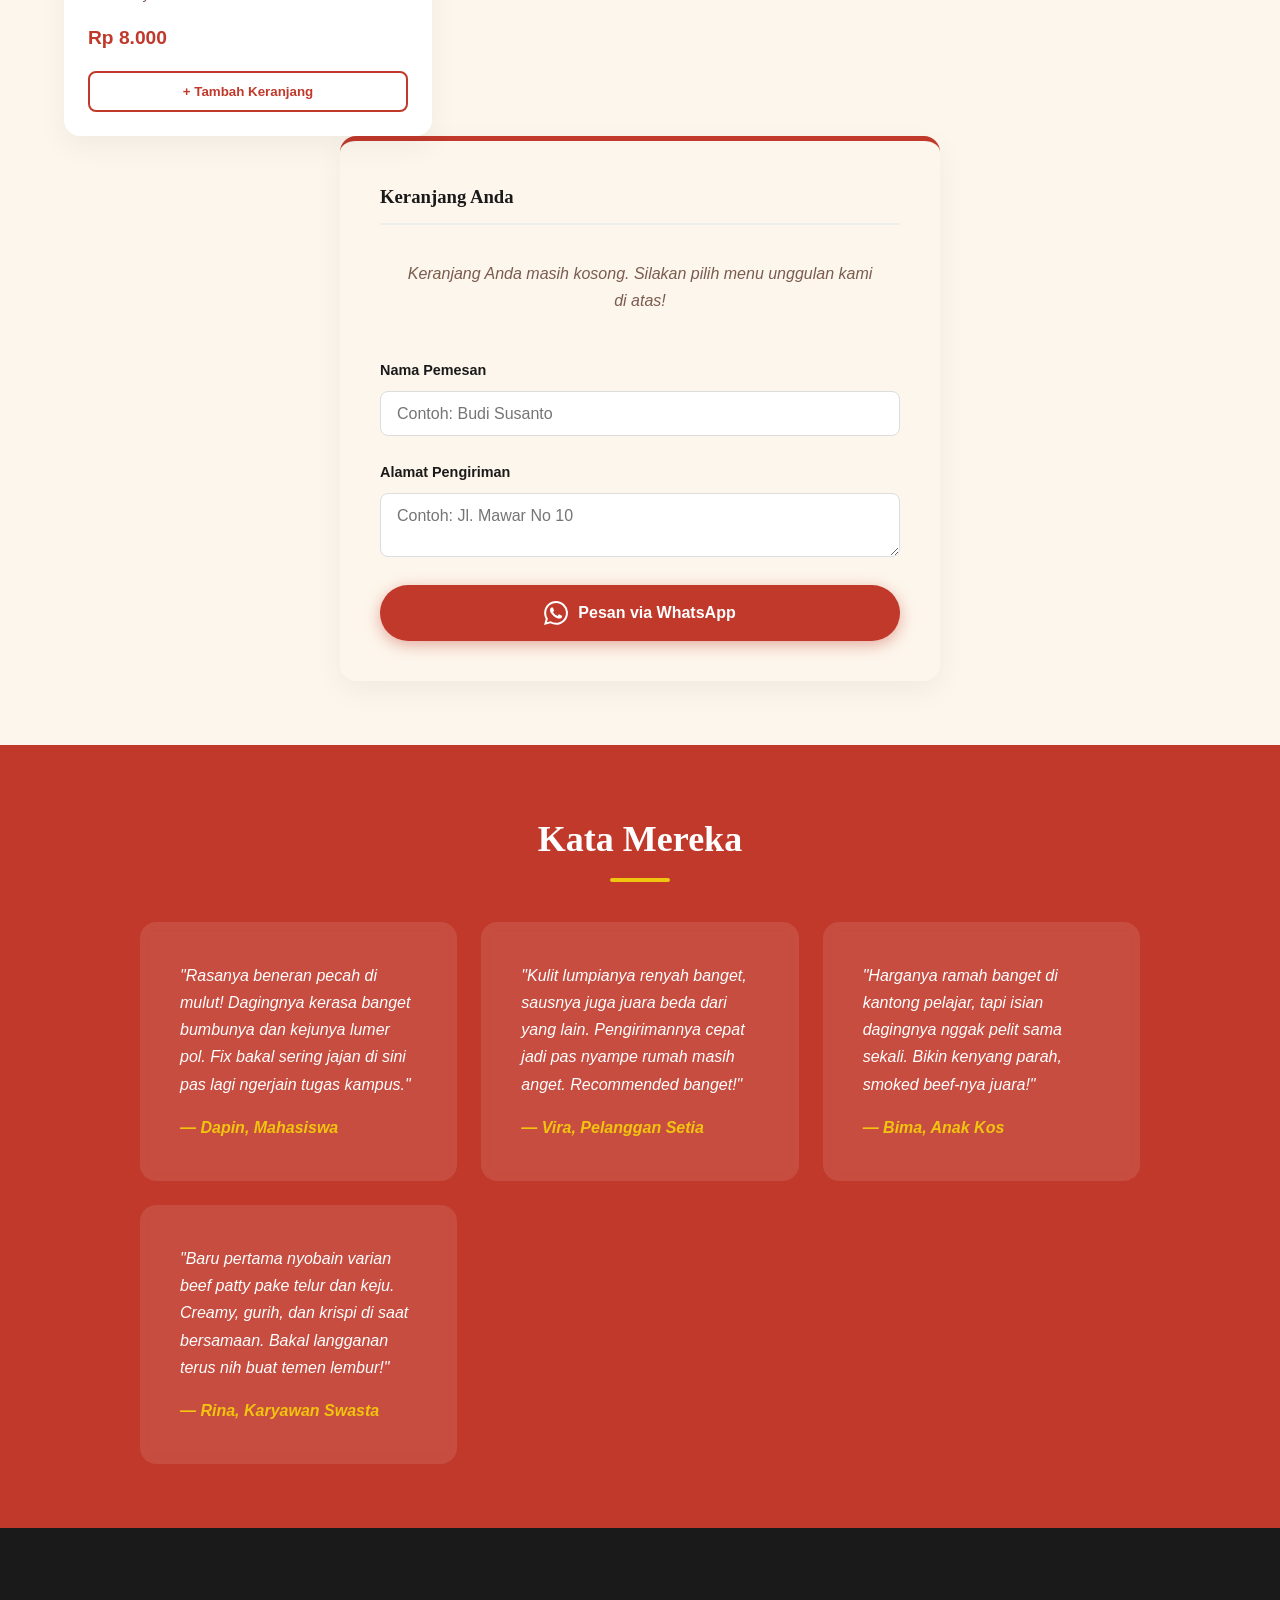
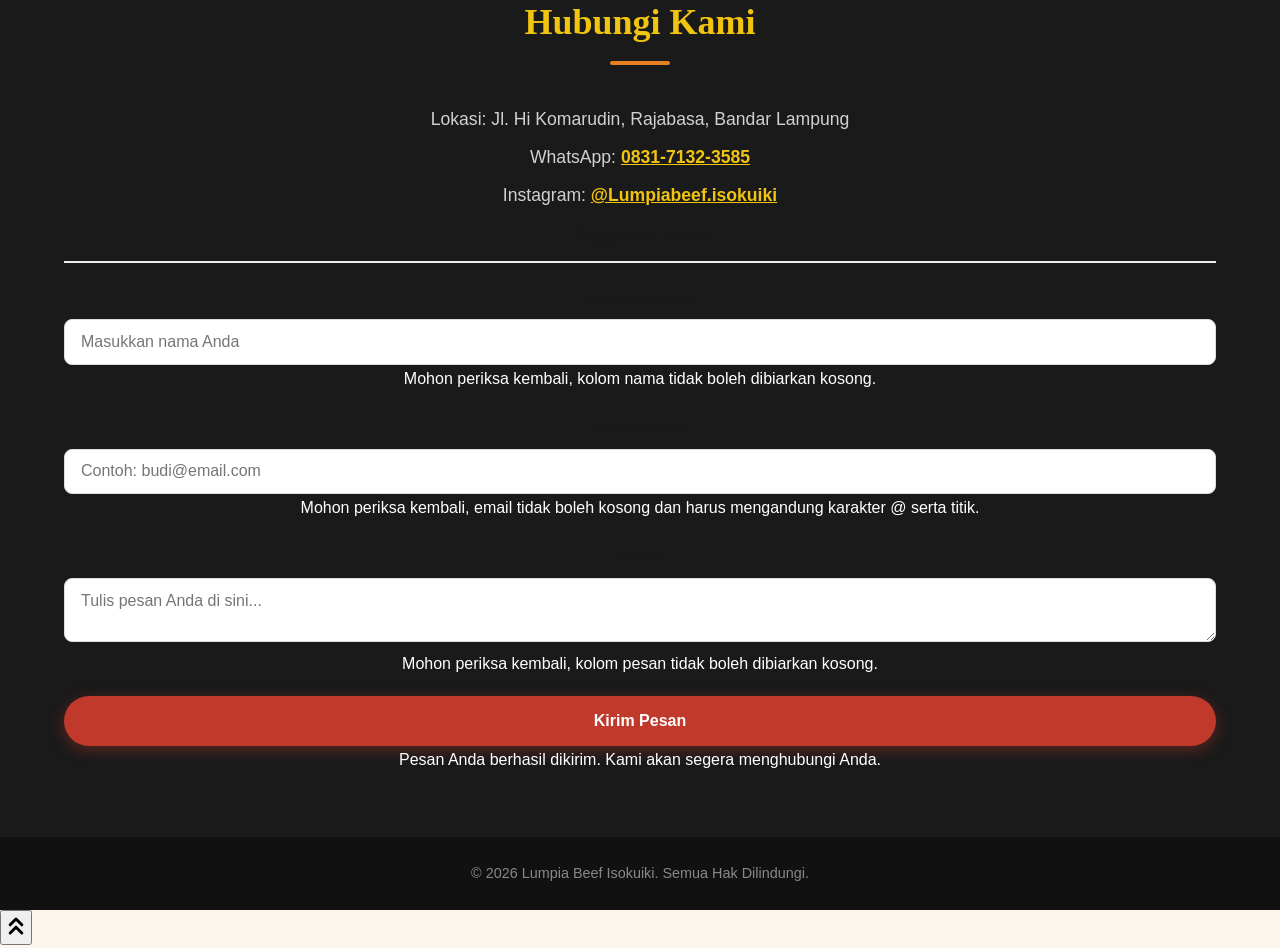
==== commit d0e3edb5: "Refactor index.html for improved layout and content Updated HTML structure and content for better cl" ====
--- a/index.html
+++ b/index.html
@@ -4,27 +4,32 @@
   <meta charset="UTF-8" />
   <meta name="viewport" content="width=device-width, initial-scale=1.0" />
   <title>Lumpia Beef Isokuiki | Enak, Lezat, Bergizi</title>
-  <link href="https://fonts.googleapis.com/css2?family=Playfair+Display:ital,wght@0,700;0,900;1,700&family=Nunito:wght@400;600;700&display=swap" rel="stylesheet" />
   <link href="gambar_produk/logo.png" rel="Icon">
-  <!-- Memanggil file CSS -->
+  <link href="[https://fonts.googleapis.com/css2?family=Playfair+Display:ital,wght@0,700;0,900;1,700&family=Nunito:wght@400;600;700&display=swap](https://fonts.googleapis.com/css2?family=Playfair+Display:ital,wght@0,700;0,900;1,700&family=Nunito:wght@400;600;700&display=swap)" rel="stylesheet" />
   <link rel="stylesheet" href="style.css" />
 </head>
 <body>
   
   <header id="header">
-      <div class="logo">
+    <div class="logo">
       <a href="#beranda">
         <img src="gambar_produk/logo.png" alt="Logo Lumpia Beef Isokuiki" class="header-logo" />
-        </a>
+      </a>
       <h1>LUMPIA<span>BEEF</span></h1>
     </div>
+
+    <button id="hamburger-btn" class="hamburger-btn" aria-label="Buka Menu">
+      <span></span>
+      <span></span>
+      <span></span>
+    </button>
 
     <nav id="navbar">
       <ul>
         <li><a href="#beranda">Beranda</a></li>
-        <li><a href="#produk">Produk</a></li>
         <li><a href="#tentang">Tentang</a></li>
-        <li><a href="#pemesanan">Pesan</a></li>
+        <li><a href="#produk">Menu & Pesan</a></li>
+        <li><a href="#ulasan">Ulasan</a></li>
         <li><a href="#kontak">Kontak</a></li>
       </ul>
     </nav>
@@ -46,98 +51,89 @@
     </div>
   </section>
 
-  <section id="produk">
-    <h2 class="section-title">Menu Unggulan</h2>
-    <div class="produk-grid" id="produk-container">
-    </div>
-  </section>
-
   <section id="tentang">
     <div class="tentang-container">
       <h2 class="section-title">Kisah Isokuiki</h2>
       <div class="card-info">
         <h3>Awal Mula</h3>
         <p>
-          Kisah kami bukan tentang modal besar sejak hari pertama, melainkan
-          tentang tekad dan proses belajar. Berawal dari 8 bulan pengalaman
-          membantu usaha orang lain, kami mengumpulkan ilmu untuk melangkah
-          sendiri. Kami memegang teguh satu rahasia:
-          <strong>konsistensi</strong>. Tidak berkompromi soal rasa, pelayanan
-          terbaik, dan selalu tepat waktu.
+          Setiap gigitan renyah Isokuiki bermula dari sebuah keberanian kecil. Kami tidak memulai dengan modal raksasa, melainkan dari keringat dan tekad selama 8 bulan membantu usaha kuliner orang lain. Dari sana, kami menyerap ilmu, meracik bumbu, dan menemukan rahasia terbesar sebuah cita rasa:
+          <strong>konsistensi dan cinta</strong>. Isokuiki lahir dari mimpi sederhana untuk menghadirkan lumpia beef kelas premium yang bisa dinikmati oleh siapa saja tanpa harus merogoh kocek terlalu dalam.
         </p>
       </div>
 
       <div class="card-info">
         <h3>Visi & Misi</h3>
         <p>
-          <strong>Visi:</strong> Menjadi UMKM kuliner lumpia pilihan
-          masyarakat dengan rasa khas, kualitas terbaik, dan pelayanan
-          memuaskan.
+          <strong>Visi:</strong> Menjadi pelopor inovasi jajanan lumpia beef nomor satu yang selalu dirindukan—merakyat di harga, namun ningrat di rasa.
         </p>
         <p style="margin-top: 10px"><strong>Misi:</strong></p>
         <ul>
-          <li>Menyediakan lumpia dengan bahan berkualitas.</li>
-          <li>Menjaga cita rasa yang khas dan konsisten.</li>
-          <li>Memberikan pelayanan terbaik kepada pelanggan.</li>
+          <li>Menyajikan isian daging yang melimpah dan jujur di setiap gulungannya.</li>
+          <li>Menjaga takaran bumbu dan tingkat kerenyahan kulit yang paripurna dari waktu ke waktu.</li>
+          <li>Melayani setiap pelanggan dengan kehangatan senyum layaknya sahabat.</li>
         </ul>
       </div>
 
       <div class="card-info">
-        <h3>Keunggulan Kami</h3>
-        <p>
-          Isian daging sapi yang jauh lebih tebal (tidak pelit), tekstur kulit
-          lumpia yang dijamin tetap renyah meskipun sudah dingin, serta harga
-          yang sangat ramah di kantong pelajar maupun mahasiswa.
-        </p>
-      </div>
-    </div>
-  </section>
-
-  <!-- Form Pemesanan -->
-  <section id="pemesanan">
-    <h2 class="section-title">Keranjang Pemesanan</h2>
-    <div class="form-container">
-      
-      <h3 style="font-family: var(--font-heading); color: var(--color-dark); border-bottom: 2px solid #eee; padding-bottom: 10px; margin-bottom: 15px;">Daftar Pesanan Anda</h3>
-      <div id="cart-items-container">
-      </div>
-      <!-- Ringkasan Biaya -->
-      <div class="cart-summary" id="cart-summary" style="display: none;">
-        <div class="summary-row">
-          <span>Subtotal</span>
-          <span id="summary-subtotal">Rp 0</span>
+        <h3>Mengapa Harus Isokuiki?</h3>
+        <p>
+          Karena kami menolak pelit bumbu! Nikmati sensasi <em>beef patty</em> yang sangat tebal, sayuran segar yang <em>crunchy</em>, serta saus mayones rahasia yang lumer seketika di mulut. Hebatnya lagi, kulit lumpia kami diracik khusus agar <strong>tetap renyah maksimal</strong> meskipun sudah dingin. Kemewahan rasa yang tak terlupakan, namun tetap sangat bersahabat untuk kantong pelajar dan mahasiswa!
+        </p>
+      </div>
+    </div>
+  </section>
+
+  <section id="produk">
+    <h2 class="section-title">Menu & Pemesanan</h2>
+    
+    <div class="produk-layout">
+      <div class="produk-grid" id="produk-container">
+
+      <!-- JavaScript akan mengisi produk di sini -->
+      </div>
+      <div id="area-pesanan">
+        <div class="form-container">
+          <h3 style="font-family: var(--font-heading); color: var(--color-dark); border-bottom: 2px solid #eee; padding-bottom: 10px; margin-bottom: 15px;">Keranjang Anda</h3>
+          
+          <div id="cart-items-container"></div>
+
+          <div class="cart-summary" id="cart-summary" style="display: none;">
+            <div class="summary-row">
+              <span>Subtotal</span>
+              <span id="summary-subtotal">Rp 0</span>
+            </div>
+            <div class="summary-row">
+              <span>Ongkir (Estimasi)</span>
+              <span>Menyesuaikan WA</span>
+            </div>
+            <div class="summary-row total">
+              <span>Total Estimasi</span>
+              <span id="summary-total">Rp 0</span>
+            </div>
+            <p style="text-align: center; color: var(--color-primary); font-size: 0.85rem; font-weight: bold; margin-top: 15px;">
+              *Wajib memesan minimal 2 produk!
+            </p>
+          </div>
+
+          <div class="form-group">
+            <label for="nama_pemesan">Nama Pemesan</label>
+            <input type="text" id="nama_pemesan" class="form-control" placeholder="Contoh: Budi Susanto" />
+          </div>
+
+          <div class="form-group">
+            <label for="alamat_pemesan">Alamat Pengiriman</label>
+            <textarea id="alamat_pemesan" class="form-control" placeholder="Contoh: Jl. Mawar No 10"></textarea>
+          </div>
+
+          <button onclick="prosesCheckout()" class="btn-primary pesan-wa-btn">
+            <svg style="width: 24px; height: 24px;" viewBox="0 0 24 24" fill="currentColor">
+              <path d="M17.472 14.382c-.297-.149-1.758-.867-2.03-.967-.273-.099-.471-.148-.67.15-.197.297-.767.966-.94 1.164-.173.199-.347.223-.644.075-.297-.15-1.255-.463-2.39-1.475-.883-.788-1.48-1.761-1.653-2.059-.173-.297-.018-.458.13-.606.134-.133.298-.347.446-.52.149-.174.198-.298.298-.497.099-.198.05-.371-.025-.52-.075-.149-.669-1.612-.916-2.207-.242-.579-.487-.5-.669-.51a12.8 12.8 0 0 0-.57-.01c-.198 0-.52.074-.792.372-.272.297-1.04 1.016-1.04 2.479 0 1.462 1.065 2.875 1.213 3.074.149.198 2.096 3.2 5.077 4.487.709.306 1.262.489 1.694.625.712.227 1.36.195 1.871.118.571-.085 1.758-.719 2.006-1.413.248-.694.248-1.289.173-1.413-.074-.124-.272-.198-.57-.347m-5.421 7.403h-.004a9.87 9.87 0 0 1-5.031-1.378l-.361-.214-3.741.982.998-3.648-.235-.374a9.86 9.86 0 0 1-1.51-5.26c.001-5.45 4.436-9.884 9.888-9.884 2.64 0 5.122 1.03 6.988 2.898a9.825 9.825 0 0 1 2.893 6.994c-.003 5.45-4.437 9.884-9.885 9.884m8.413-18.297A11.815 11.815 0 0 0 12.05 0C5.495 0 .16 5.335.157 11.892c0 2.096.547 4.142 1.588 5.945L.057 24l6.305-1.654a11.882 11.882 0 0 0 5.683 1.448h.005c6.554 0 11.89-5.335 11.893-11.893a11.821 11.821 0 0 0-3.48-8.413Z"/>
+            </svg>
+            Pesan via WhatsApp
+          </button>
         </div>
-        <div class="summary-row">
-          <span>Ongkos Kirim (Estimasi)</span>
-          <span>Menyesuaikan WA</span>
-        </div>
-        <div class="summary-row total">
-          <span>Total Estimasi</span>
-          <span id="summary-total">Rp 0</span>
-        </div>
-
-        <p style="text-align: center; color: var(--color-primary); font-size: 0.85rem; font-weight: bold; margin-top: 15px;">
-          *Wajib memesan minimal 2 produk untuk diproses!
-        </p>
-      </div>
-
-      <!-- Form -->
-      <div class="form-group">
-        <label for="nama_pemesan">Nama Pemesan</label>
-        <input type="text" id="nama_pemesan" class="form-control" placeholder="Contoh: Budi Susanto" />
-      </div>
-
-      <div class="form-group">
-        <label for="alamat_pemesan">Alamat Pengiriman / Detail Meja</label>
-        <textarea id="alamat_pemesan" class="form-control" placeholder="Contoh: Jl. Mawar No 10, Patokan ruko biru"></textarea>
-      </div>
-
-      <button onclick="prosesCheckout()" class="btn-primary pesan-wa-btn">
-        <svg style="width: 24px; height: 24px;" viewBox="0 0 24 24" fill="currentColor">
-          <path d="M17.472 14.382c-.297-.149-1.758-.867-2.03-.967-.273-.099-.471-.148-.67.15-.197.297-.767.966-.94 1.164-.173.199-.347.223-.644.075-.297-.15-1.255-.463-2.39-1.475-.883-.788-1.48-1.761-1.653-2.059-.173-.297-.018-.458.13-.606.134-.133.298-.347.446-.52.149-.174.198-.298.298-.497.099-.198.05-.371-.025-.52-.075-.149-.669-1.612-.916-2.207-.242-.579-.487-.5-.669-.51a12.8 12.8 0 0 0-.57-.01c-.198 0-.52.074-.792.372-.272.297-1.04 1.016-1.04 2.479 0 1.462 1.065 2.875 1.213 3.074.149.198 2.096 3.2 5.077 4.487.709.306 1.262.489 1.694.625.712.227 1.36.195 1.871.118.571-.085 1.758-.719 2.006-1.413.248-.694.248-1.289.173-1.413-.074-.124-.272-.198-.57-.347m-5.421 7.403h-.004a9.87 9.87 0 0 1-5.031-1.378l-.361-.214-3.741.982.998-3.648-.235-.374a9.86 9.86 0 0 1-1.51-5.26c.001-5.45 4.436-9.884 9.888-9.884 2.64 0 5.122 1.03 6.988 2.898a9.825 9.825 0 0 1 2.893 6.994c-.003 5.45-4.437 9.884-9.885 9.884m8.413-18.297A11.815 11.815 0 0 0 12.05 0C5.495 0 .16 5.335.157 11.892c0 2.096.547 4.142 1.588 5.945L.057 24l6.305-1.654a11.882 11.882 0 0 0 5.683 1.448h.005c6.554 0 11.89-5.335 11.893-11.893a11.821 11.821 0 0 0-3.48-8.413Z"/>
-        </svg>
-        Pesan Langsung via WhatsApp
-      </button>
+      </div>
     </div>
   </section>
 
@@ -159,6 +155,18 @@
           Recommended banget!"
         </p>
         <cite>— Vira, Pelanggan Setia</cite>
+      </blockquote>
+      <blockquote>
+        <p>
+          "Harganya ramah banget di kantong pelajar, tapi isian dagingnya nggak pelit sama sekali. Bikin kenyang parah, smoked beef-nya juara!"
+        </p>
+        <cite>— Bima, Anak Kos</cite>
+      </blockquote>
+      <blockquote>
+        <p>
+          "Baru pertama nyobain varian beef patty pake telur dan keju. Creamy, gurih, dan krispi di saat bersamaan. Bakal langganan terus nih buat temen lembur!"
+        </p>
+        <cite>— Rina, Karyawan Swasta</cite>
       </blockquote>
     </div>
   </section>
@@ -167,21 +175,55 @@
     <h2 class="section-title">Hubungi Kami</h2>
     <div class="contact-info">
       <p>Lokasi: Jl. Hi Komarudin, Rajabasa, Bandar Lampung</p>
-      <p>WhatsApp: <a href="https://wa.me/6283171323585" target="_blank">0831-7132-3585</a></p>
-      <p>Instagram: <a href="https://www.instagram.com/lumpiabeef.isokuiki/" target="_blank">@Lumpiabeef.isokuiki</a></p>
-    </div>
+      <p>WhatsApp: <a href="[https://wa.me/6283171323585](https://wa.me/6283171323585)" target="_blank">0831-7132-3585</a></p>
+      <p>Instagram: <a href="[https://www.instagram.com/lumpiabeef.isokuiki/](https://www.instagram.com/lumpiabeef.isokuiki/)" target="_blank">@Lumpiabeef.isokuiki</a></p>
+    </div>
+
+    <!-- Tampilan baru form kontak yang lebih kecil -->
+    <form id="form-kontak" class="contact-form-container">
+      <h3 style="font-family: var(--font-heading); color: var(--color-dark); border-bottom: 2px solid #eee; padding-bottom: 10px; margin-bottom: 15px;">Tinggalkan Pesan</h3>
+      
+      <div class="form-group">
+        <label for="kontak_nama">Nama Lengkap</label>
+        <input type="text" id="kontak_nama" class="form-control" placeholder="Masukkan nama Anda" />
+        <div class="error-msg" id="error_nama">Mohon periksa kembali, kolom nama tidak boleh dibiarkan kosong.</div>
+      </div>
+      
+      <div class="form-group">
+        <label for="kontak_email">Alamat Email</label>
+        <input type="email" id="kontak_email" class="form-control" placeholder="Contoh: budi@email.com" />
+        <div class="error-msg" id="error_email">Mohon periksa kembali, email tidak boleh kosong dan harus mengandung karakter @ serta titik.</div>
+      </div>
+      
+      <div class="form-group">
+        <label for="kontak_pesan">Pesan</label>
+        <textarea id="kontak_pesan" class="form-control" placeholder="Tulis pesan Anda di sini..."></textarea>
+        <div class="error-msg" id="error_pesan">Mohon periksa kembali, kolom pesan tidak boleh dibiarkan kosong.</div>
+      </div>
+      
+      <button type="submit" class="btn-primary" style="width: 100%;">Kirim Pesan</button>
+      <div class="success-msg" id="kontak_success">Pesan Anda berhasil dikirim. Kami akan segera menghubungi Anda.</div>
+    </form>
   </section>
 
   <footer>
     <p>&copy; 2026 Lumpia Beef Isokuiki. Semua Hak Dilindungi.</p>
   </footer>
-  <!-- Cart Icon -->
-  <a href="#pemesanan" class="floating-cart">
+
+  <a href="#area-pesanan" class="floating-cart">
     <svg style="width: 24px; height: 24px;" fill="none" stroke="currentColor" viewBox="0 0 24 24"><path stroke-linecap="round" stroke-linejoin="round" stroke-width="2" d="M16 11V7a4 4 0 00-8 0v4M5 9h14l1 12H4L5 9z"/></svg>
     <div class="cart-badge" id="cart-badge">0</div>
   </a>
-  <!--Notification -->
+
+  <button id="scrollTopBtn" class="scroll-top-btn" aria-label="Kembali ke atas">
+    <svg xmlns="[http://www.w3.org/2000/svg](http://www.w3.org/2000/svg)" width="28" height="28" viewBox="0 0 24 24" fill="none" stroke="currentColor" stroke-width="2.5" stroke-linecap="round" stroke-linejoin="round">
+      <polyline points="17 11 12 6 7 11"></polyline>
+      <polyline points="17 18 12 13 7 18"></polyline>
+    </svg>
+  </button>
+
   <div id="toast">Item ditambahkan ke keranjang!</div>
+
   <script src="script.js"></script>
 </body>
 </html>
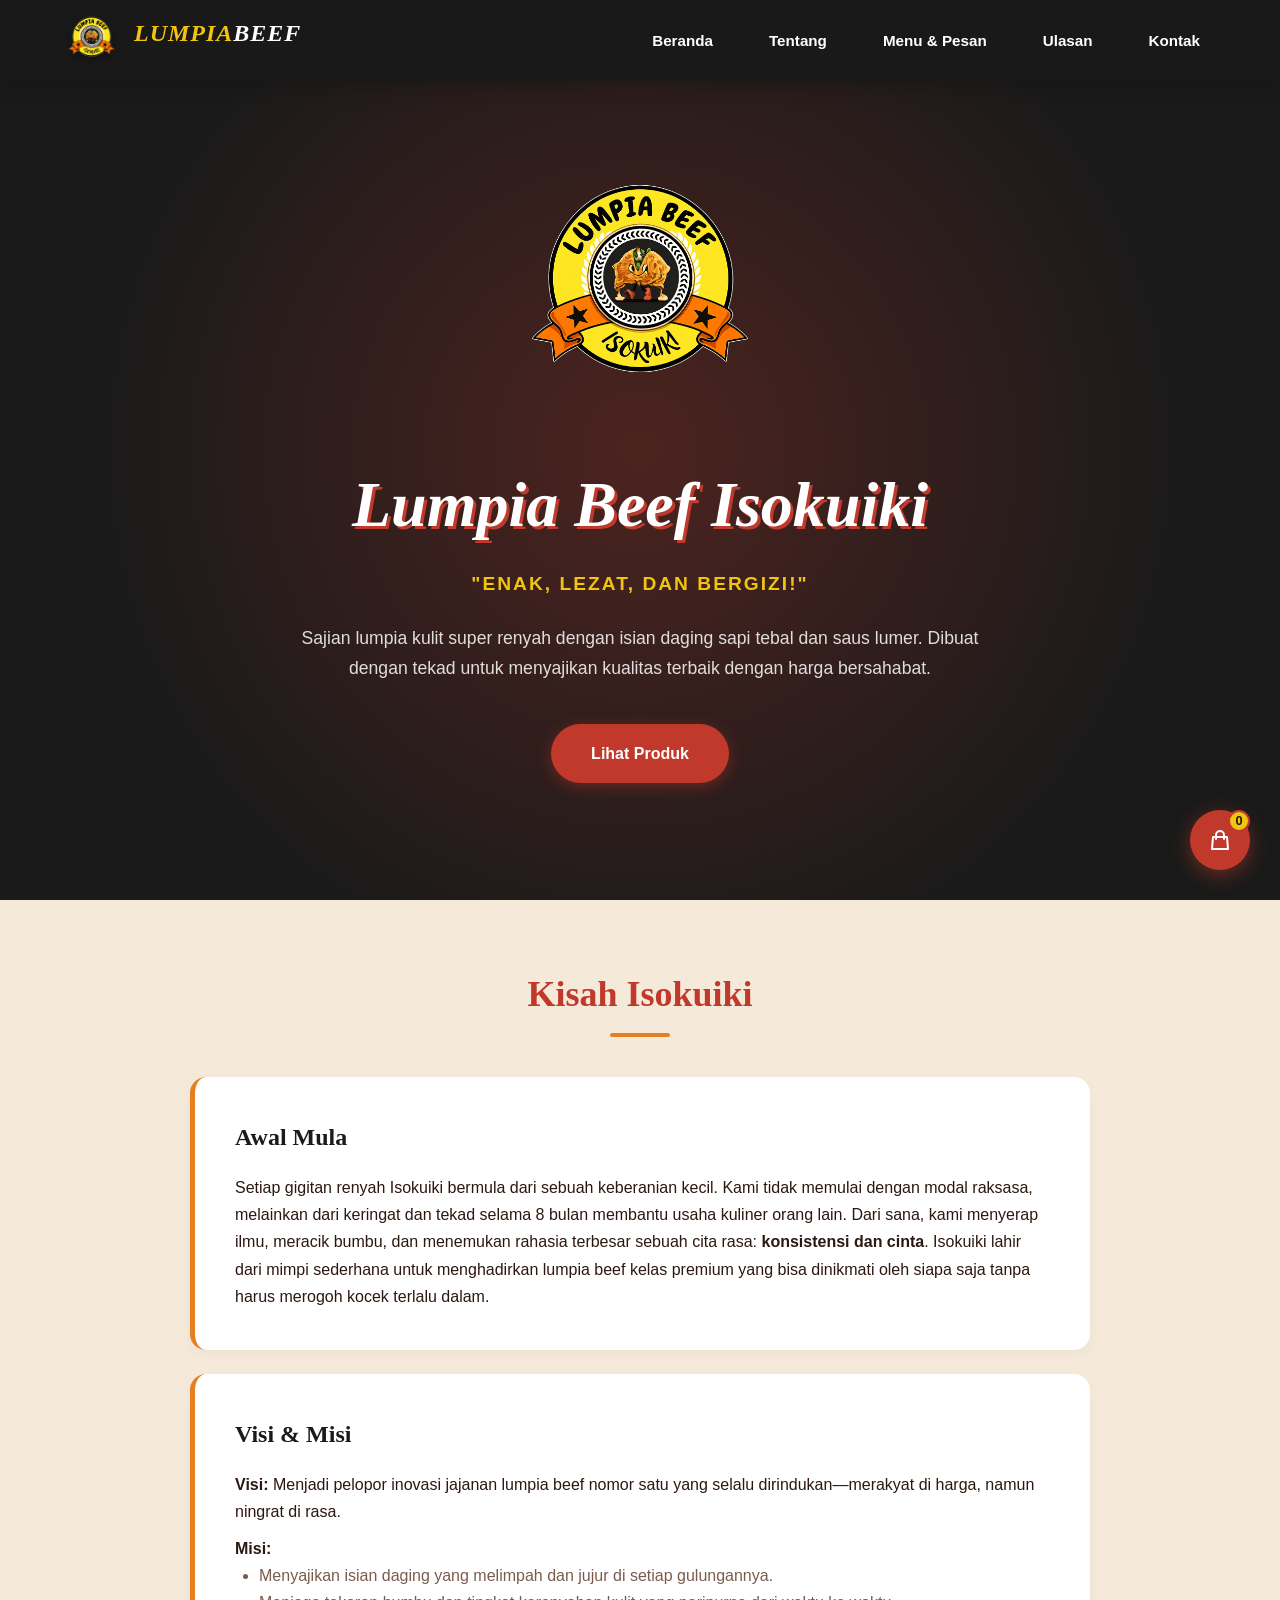
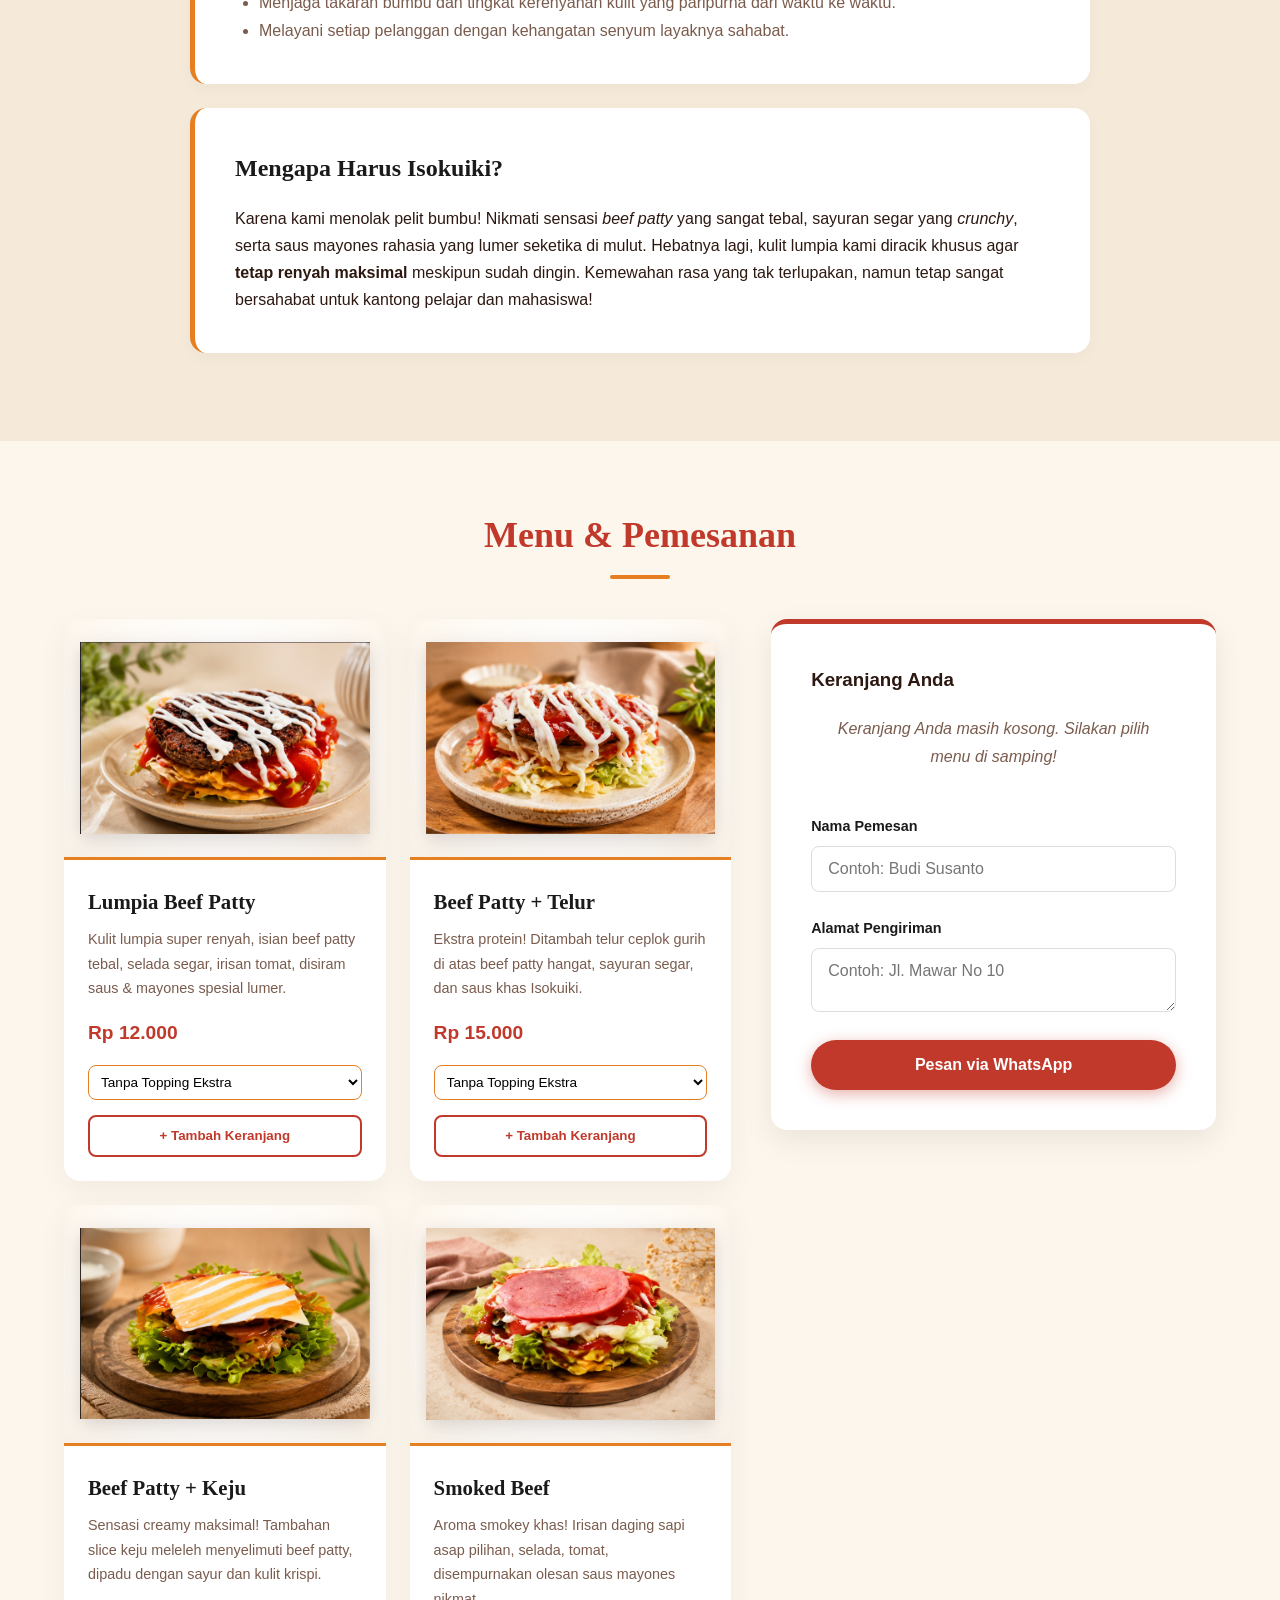
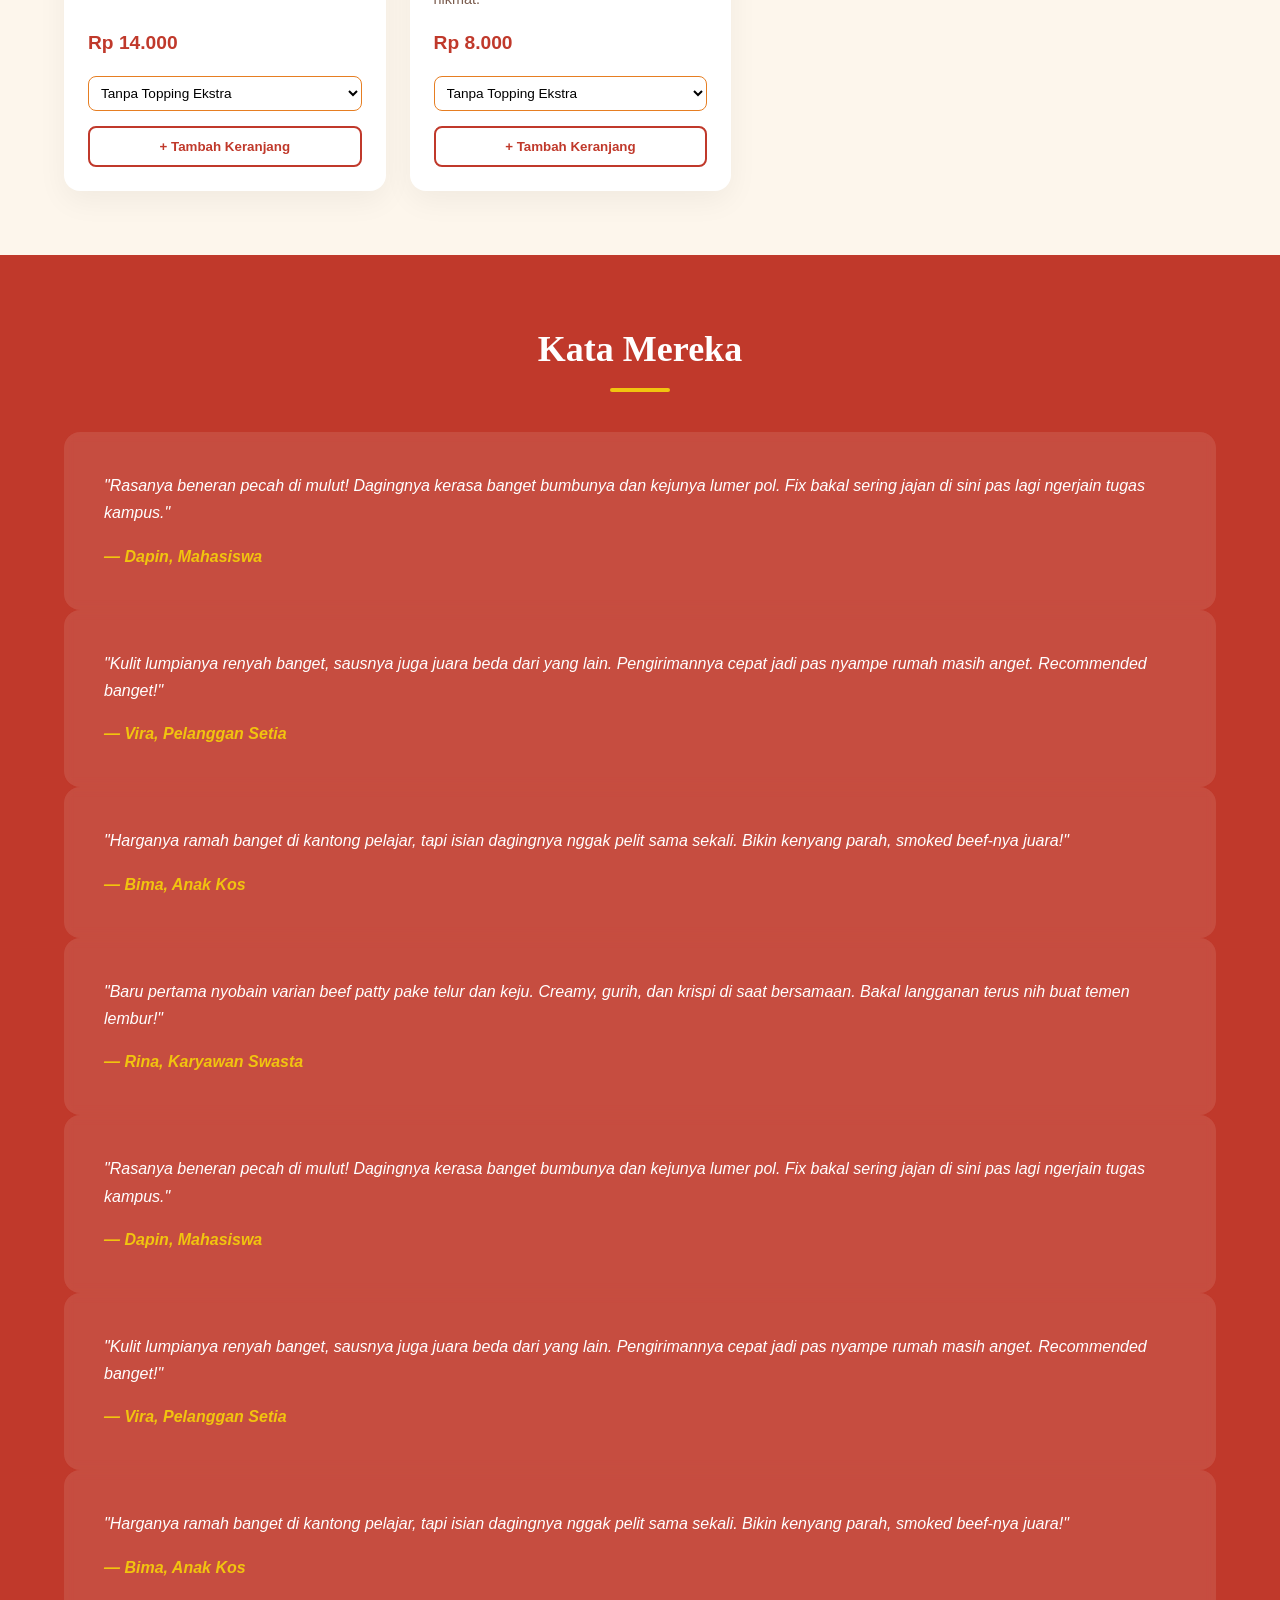
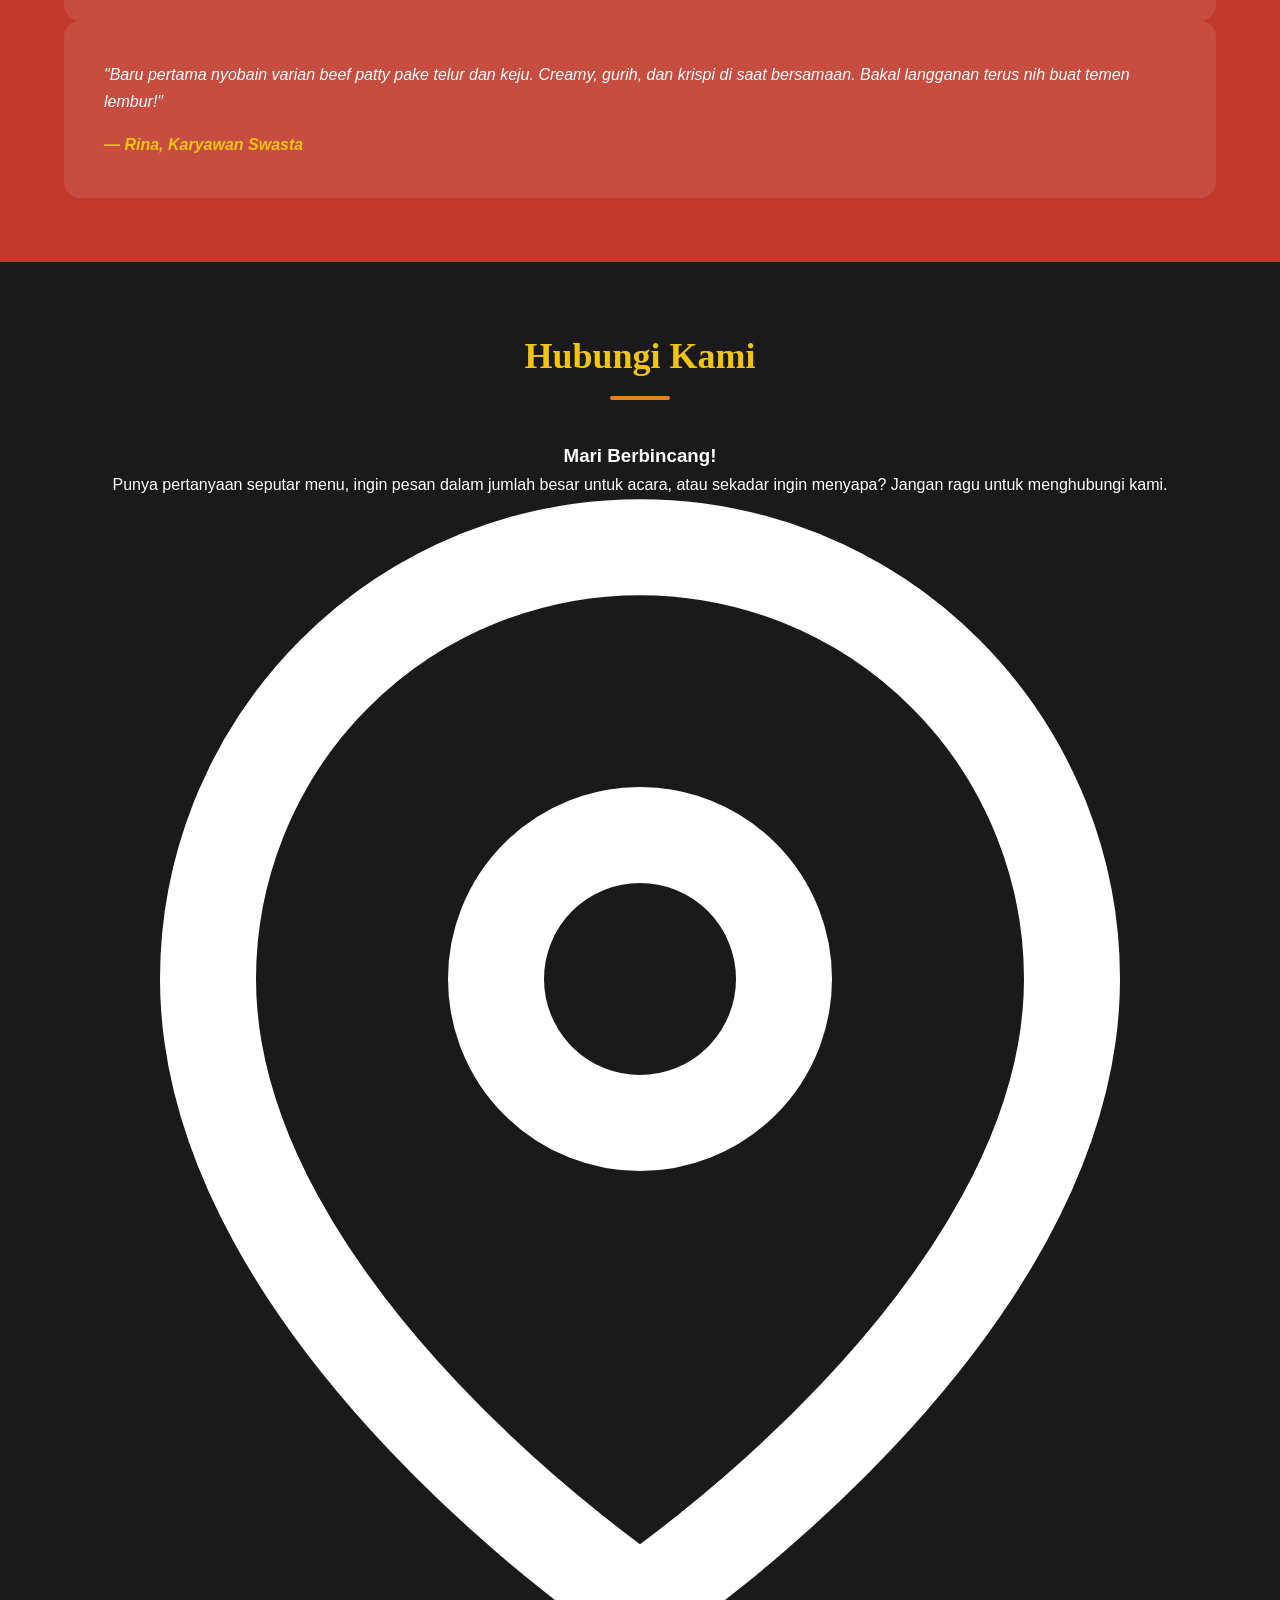
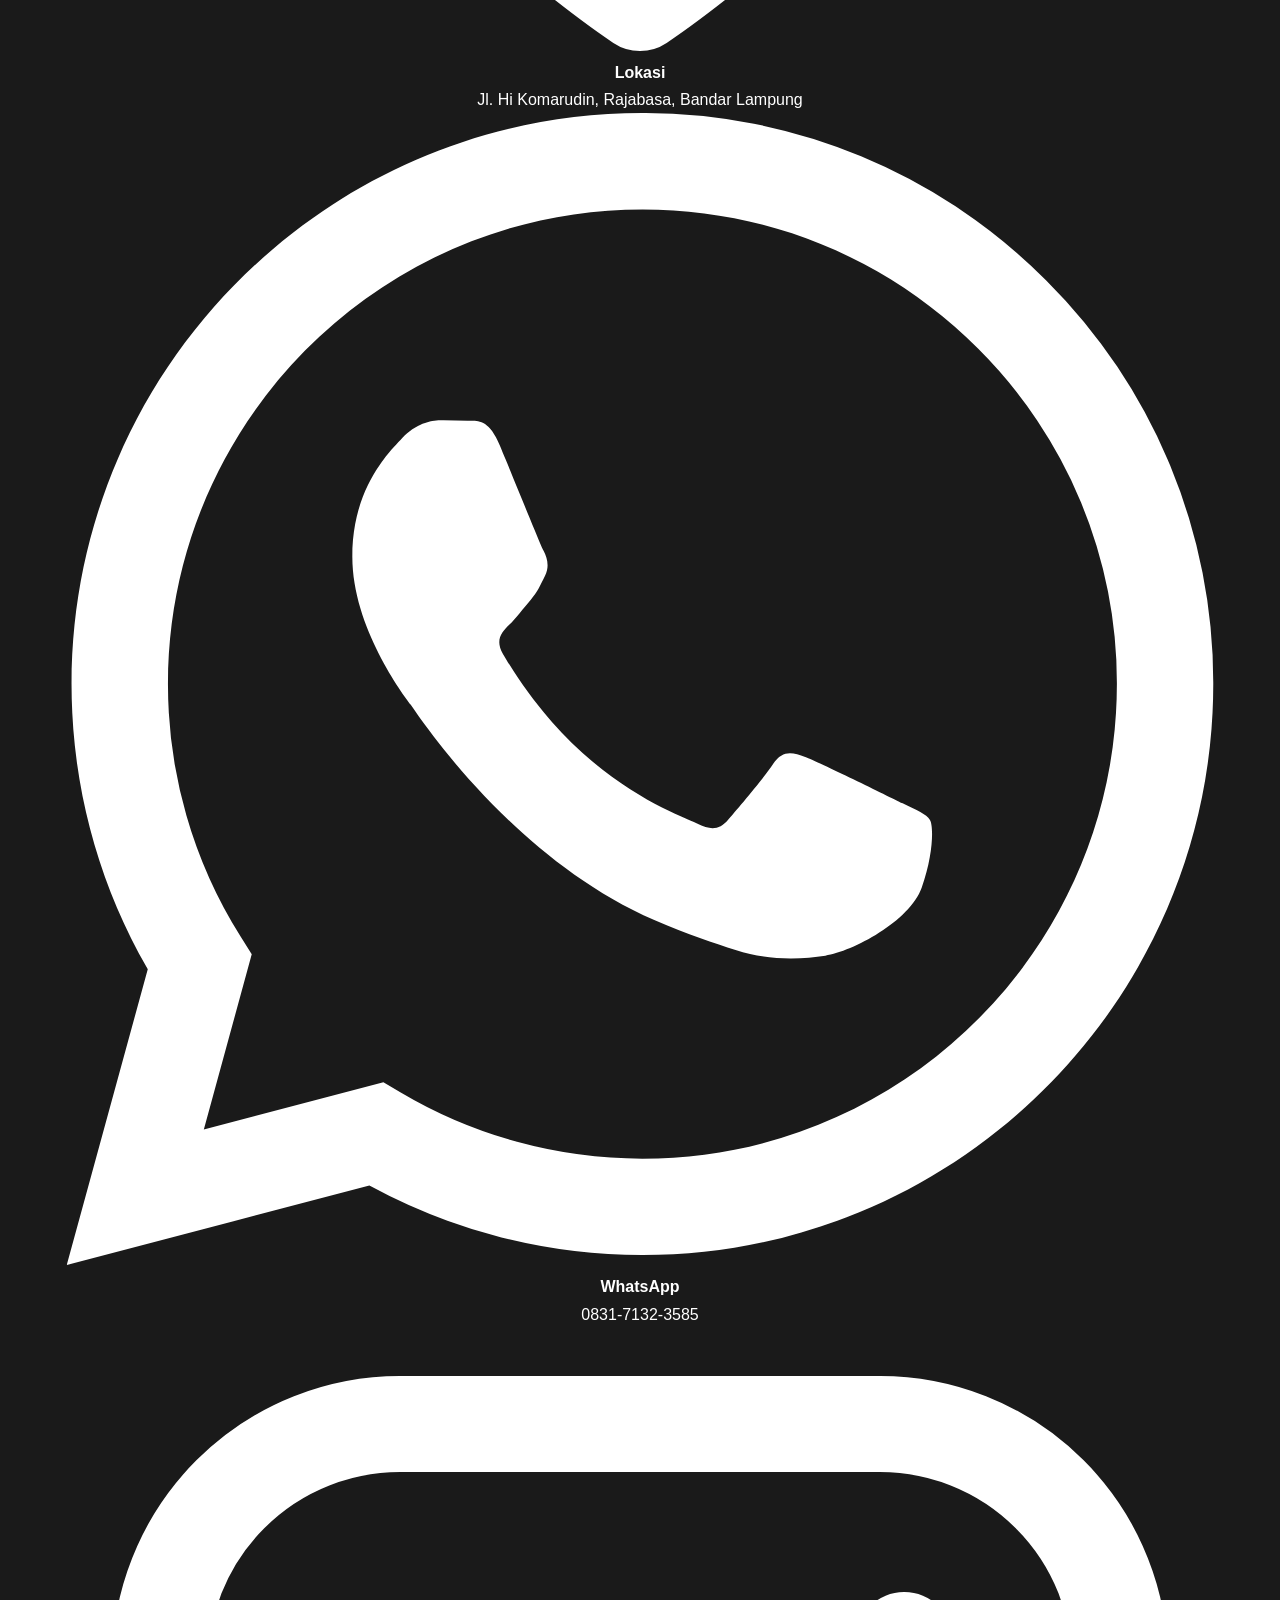
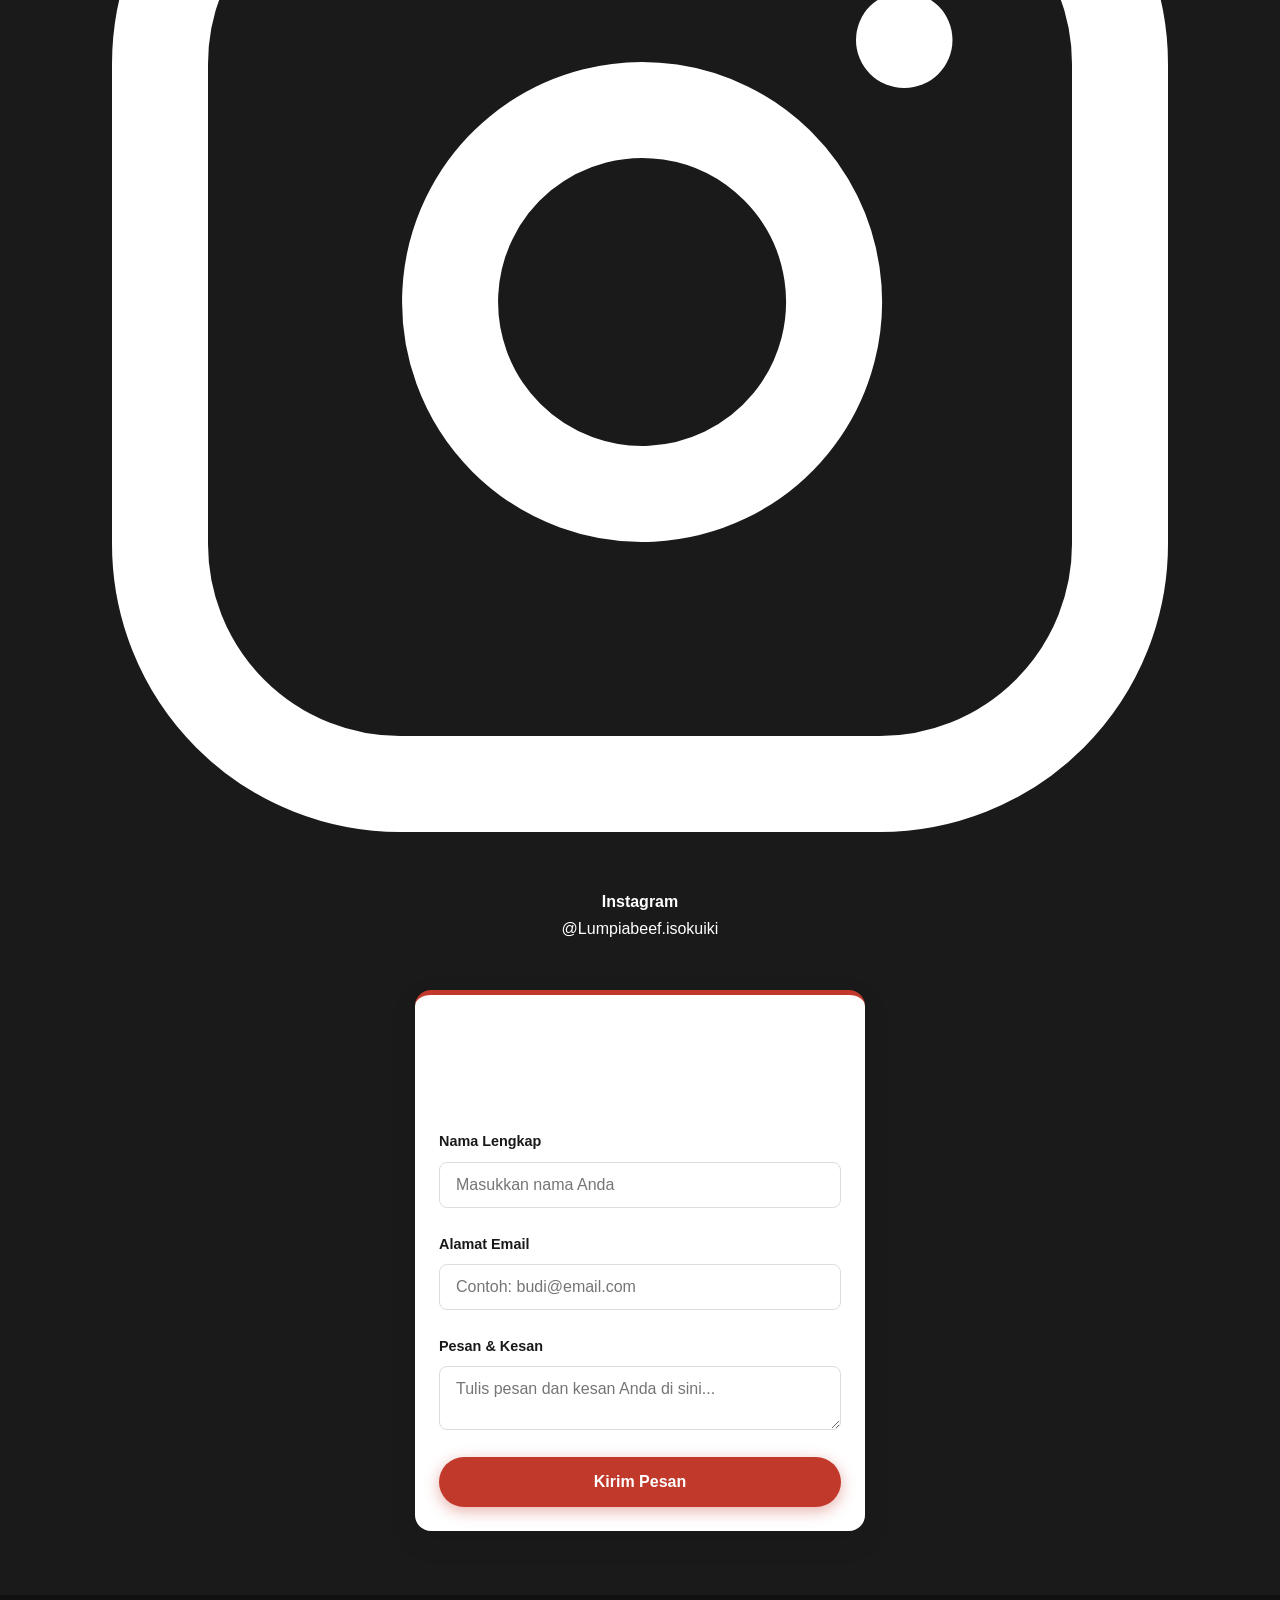
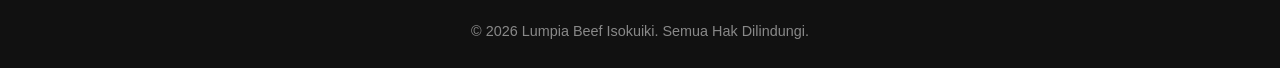
==== commit af67fb98: "Update index.html" ====
--- a/index.html
+++ b/index.html
@@ -1,229 +1,417 @@
-<!DOCTYPE html>
+<!doctype html>
 <html lang="id">
-<head>
-  <meta charset="UTF-8" />
-  <meta name="viewport" content="width=device-width, initial-scale=1.0" />
-  <title>Lumpia Beef Isokuiki | Enak, Lezat, Bergizi</title>
-  <link href="gambar_produk/logo.png" rel="Icon">
-  <link href="[https://fonts.googleapis.com/css2?family=Playfair+Display:ital,wght@0,700;0,900;1,700&family=Nunito:wght@400;600;700&display=swap](https://fonts.googleapis.com/css2?family=Playfair+Display:ital,wght@0,700;0,900;1,700&family=Nunito:wght@400;600;700&display=swap)" rel="stylesheet" />
-  <link rel="stylesheet" href="style.css" />
-</head>
-<body>
-  
-  <header id="header">
-    <div class="logo">
-      <a href="#beranda">
-        <img src="gambar_produk/logo.png" alt="Logo Lumpia Beef Isokuiki" class="header-logo" />
-      </a>
-      <h1>LUMPIA<span>BEEF</span></h1>
-    </div>
-
-    <button id="hamburger-btn" class="hamburger-btn" aria-label="Buka Menu">
-      <span></span>
-      <span></span>
-      <span></span>
-    </button>
-
-    <nav id="navbar">
-      <ul>
-        <li><a href="#beranda">Beranda</a></li>
-        <li><a href="#tentang">Tentang</a></li>
-        <li><a href="#produk">Menu & Pesan</a></li>
-        <li><a href="#ulasan">Ulasan</a></li>
-        <li><a href="#kontak">Kontak</a></li>
-      </ul>
-    </nav>
-  </header>
-
-  <section id="beranda">
-    <div class="hero-logo-wrapper">
-      <img src="gambar_produk/logo.png" alt="Logo Besar Isokuiki" class="hero-logo" />
-    </div>
-    <h2>Lumpia Beef Isokuiki</h2>
-    <h3>"ENAK, LEZAT, DAN BERGIZI!"</h3>
-    <p>
-      Sajian lumpia kulit super renyah dengan isian daging sapi tebal dan saus
-      lumer. Dibuat dengan tekad untuk menyajikan kualitas terbaik dengan
-      harga bersahabat.
-    </p>
-    <div>
-      <a href="#produk" class="btn-primary">Lihat Produk</a>
+  <head>
+    <meta charset="UTF-8" />
+    <meta name="viewport" content="width=device-width, initial-scale=1.0" />
+    <title>Lumpia Beef Isokuiki | Enak, Lezat, Bergizi</title>
+    <link href="gambar_produk/logo.png" rel="Icon" />
+    <link
+      href="[https://fonts.googleapis.com/css2?family=Playfair+Display:ital,wght@0,700;0,900;1,700&family=Nunito:wght@400;600;700&display=swap](https://fonts.googleapis.com/css2?family=Playfair+Display:ital,wght@0,700;0,900;1,700&family=Nunito:wght@400;600;700&display=swap)"
+      rel="stylesheet"/>
+    <link rel="stylesheet" href="style.css" />
+    <link href="https://unpkg.com/aos@2.3.1/dist/aos.css" rel="stylesheet" />
+  </head>
+  <body>
+    <header id="header">
+      <div class="logo">
+        <a href="#beranda">
+          <img
+            src="gambar_produk/logo.png"
+            alt="Logo Lumpia Beef Isokuiki"
+            class="header-logo"
+          />
+        </a>
+        <h1>LUMPIA<span>BEEF</span></h1>
+      </div>
+
+      <button id="hamburger-btn" class="hamburger-btn" aria-label="Buka Menu">
+        <span></span>
+        <span></span>
+        <span></span>
+      </button>
+
+      <nav id="navbar">
+        <ul>
+          <li><a href="#beranda">Beranda</a></li>
+          <li><a href="#tentang">Tentang</a></li>
+          <li><a href="#produk">Menu & Pesan</a></li>
+          <li><a href="#ulasan">Ulasan</a></li>
+          <li><a href="#kontak">Kontak</a></li>
+        </ul>
+      </nav>
+    </header>
+
+    <section id="beranda">
+      <div class="hero-logo-wrapper">
+        <img
+          src="gambar_produk/logo.png"
+          alt="Logo Besar Isokuiki"
+          class="hero-logo"
+        />
+      </div>
+      <h2>Lumpia Beef Isokuiki</h2>
+      <h3>"ENAK, LEZAT, DAN BERGIZI!"</h3>
+      <p>
+        Sajian lumpia kulit super renyah dengan isian daging sapi tebal dan saus
+        lumer. Dibuat dengan tekad untuk menyajikan kualitas terbaik dengan
+        harga bersahabat.
+      </p>
+      <div>
+        <a href="#produk" class="btn-primary">Lihat Produk</a>
+      </div>
+    </section>
+
+    <section id="tentang">
+      <div class="tentang-container">
+        <h2 class="section-title">Kisah Isokuiki</h2>
+        <div
+          class="card-info"
+          data-aos="fade-right"
+          data-aos-offset="300"
+          data-aos-easing="ease-in-sine"
+          data-aos-duration="1000"
+        >
+          <h3>Awal Mula</h3>
+          <p>
+            Setiap gigitan renyah Isokuiki bermula dari sebuah keberanian kecil.
+            Kami tidak memulai dengan modal raksasa, melainkan dari keringat dan
+            tekad selama 8 bulan membantu usaha kuliner orang lain. Dari sana,
+            kami menyerap ilmu, meracik bumbu, dan menemukan rahasia terbesar
+            sebuah cita rasa:
+            <strong>konsistensi dan cinta</strong>. Isokuiki lahir dari mimpi
+            sederhana untuk menghadirkan lumpia beef kelas premium yang bisa
+            dinikmati oleh siapa saja tanpa harus merogoh kocek terlalu dalam.
+          </p>
+        </div>
+
+        <div
+          class="card-info"
+          data-aos="fade-left"
+          data-aos-offset="300"
+          data-aos-easing="ease-in-sine"
+          data-aos-duration="1000"
+        >
+          <h3>Visi & Misi</h3>
+          <p>
+            <strong>Visi:</strong> Menjadi pelopor inovasi jajanan lumpia beef
+            nomor satu yang selalu dirindukan—merakyat di harga, namun ningrat
+            di rasa.
+          </p>
+          <p style="margin-top: 10px"><strong>Misi:</strong></p>
+          <ul>
+            <li>
+              Menyajikan isian daging yang melimpah dan jujur di setiap
+              gulungannya.
+            </li>
+            <li>
+              Menjaga takaran bumbu dan tingkat kerenyahan kulit yang paripurna
+              dari waktu ke waktu.
+            </li>
+            <li>
+              Melayani setiap pelanggan dengan kehangatan senyum layaknya
+              sahabat.
+            </li>
+          </ul>
+        </div>
+
+        <div
+          class="card-info"
+          data-aos="fade-right"
+          data-aos-offset="300"
+          data-aos-easing="ease-in-sine"
+          data-aos-duration="1000"
+        >
+          <h3>Mengapa Harus Isokuiki?</h3>
+          <p>
+            Karena kami menolak pelit bumbu! Nikmati sensasi
+            <em>beef patty</em> yang sangat tebal, sayuran segar yang
+            <em>crunchy</em>, serta saus mayones rahasia yang lumer seketika di
+            mulut. Hebatnya lagi, kulit lumpia kami diracik khusus agar
+            <strong>tetap renyah maksimal</strong> meskipun sudah dingin.
+            Kemewahan rasa yang tak terlupakan, namun tetap sangat bersahabat
+            untuk kantong pelajar dan mahasiswa!
+          </p>
+        </div>
+      </div>
+    </section>
+
+    <section id="produk">
+      <h2 class="section-title">Menu & Pemesanan</h2>
+
+      <div class="produk-layout">
+        <div class="produk-grid" id="produk-container">
+        </div>
+        <div id="area-pesanan">
+          <div class="form-container">
+            <h3 class="h3-form-container">
+              Keranjang Anda
+            </h3>
+
+            <div id="cart-items-container"></div>
+
+            <div class="cart-summary" id="cart-summary" style="display: none">
+              <div class="summary-row">
+                <span>Subtotal</span>
+                <span id="summary-subtotal">Rp 0</span>
+              </div>
+              <div class="summary-row">
+                <span>Ongkir (Estimasi)</span>
+                <span>Menyesuaikan WA</span>
+              </div>
+              <div class="summary-row total">
+                <span>Total Estimasi</span>
+                <span id="summary-total">Rp 0</span>
+              </div>
+              <p class="p-wajib-dua">
+                *Wajib memesan minimal 2 produk!
+              </p>
+            </div>
+
+            <div class="form-group">
+              <label for="nama_pemesan">Nama Pemesan</label>
+              <input
+                type="text"
+                id="nama_pemesan"
+                class="form-control"
+                placeholder="Contoh: Budi Susanto"
+              />
+            </div>
+
+            <div class="form-group">
+              <label for="alamat_pemesan">Alamat Pengiriman</label>
+              <textarea
+                id="alamat_pemesan"
+                class="form-control"
+                placeholder="Contoh: Jl. Mawar No 10"
+              ></textarea>
+            </div>
+
+            <button onclick="prosesCheckout()" class="btn-primary pesan-wa-btn">
+              Pesan via WhatsApp
+            </button>
+          </div>
+        </div>
+      </div>
+    </section>
+    <section id="ulasan">
+      <h2 class="section-title">Kata Mereka</h2>
+
+      <div class="ulasan-slider">
+        <div class="ulasan-track">
+          <div class="ulasan-card">
+            <blockquote>
+              <p>
+                "Rasanya beneran pecah di mulut! Dagingnya kerasa banget
+                bumbunya dan kejunya lumer pol. Fix bakal sering jajan di sini
+                pas lagi ngerjain tugas kampus."
+              </p>
+              <cite>— Dapin, Mahasiswa</cite>
+            </blockquote>
+          </div>
+          <div class="ulasan-card">
+            <blockquote>
+              <p>
+                "Kulit lumpianya renyah banget, sausnya juga juara beda dari
+                yang lain. Pengirimannya cepat jadi pas nyampe rumah masih
+                anget. Recommended banget!"
+              </p>
+              <cite>— Vira, Pelanggan Setia</cite>
+            </blockquote>
+          </div>
+          <div class="ulasan-card">
+            <blockquote>
+              <p>
+                "Harganya ramah banget di kantong pelajar, tapi isian dagingnya
+                nggak pelit sama sekali. Bikin kenyang parah, smoked beef-nya
+                juara!"
+              </p>
+              <cite>— Bima, Anak Kos</cite>
+            </blockquote>
+          </div>
+          <div class="ulasan-card">
+            <blockquote>
+              <p>
+                "Baru pertama nyobain varian beef patty pake telur dan keju.
+                Creamy, gurih, dan krispi di saat bersamaan. Bakal langganan
+                terus nih buat temen lembur!"
+              </p>
+              <cite>— Rina, Karyawan Swasta</cite>
+            </blockquote>
+          </div>
+        </div>
+        <div class="ulasan-track" aria-hidden="true">
+          <div class="ulasan-card">
+            <blockquote>
+              <p>
+                "Rasanya beneran pecah di mulut! Dagingnya kerasa banget
+                bumbunya dan kejunya lumer pol. Fix bakal sering jajan di sini
+                pas lagi ngerjain tugas kampus."
+              </p>
+              <cite>— Dapin, Mahasiswa</cite>
+            </blockquote>
+          </div>
+          <div class="ulasan-card">
+            <blockquote>
+              <p>
+                "Kulit lumpianya renyah banget, sausnya juga juara beda dari
+                yang lain. Pengirimannya cepat jadi pas nyampe rumah masih
+                anget. Recommended banget!"
+              </p>
+              <cite>— Vira, Pelanggan Setia</cite>
+            </blockquote>
+          </div>
+          <div class="ulasan-card">
+            <blockquote>
+              <p>
+                "Harganya ramah banget di kantong pelajar, tapi isian dagingnya
+                nggak pelit sama sekali. Bikin kenyang parah, smoked beef-nya
+                juara!"
+              </p>
+              <cite>— Bima, Anak Kos</cite>
+            </blockquote>
+          </div>
+          <div class="ulasan-card">
+            <blockquote>
+              <p>
+                "Baru pertama nyobain varian beef patty pake telur dan keju.
+                Creamy, gurih, dan krispi di saat bersamaan. Bakal langganan
+                terus nih buat temen lembur!"
+              </p>
+              <cite>— Rina, Karyawan Swasta</cite>
+            </blockquote>
+          </div>
+        </div>
+      </div>
+    </section>
+<section id="kontak">
+    <h2 class="section-title">Hubungi Kami</h2>
+    
+    <div class="kontak-layout">
+      <div class="contact-info-wrapper">
+        <h3>Mari Berbincang!</h3>
+        <p class="kontak-desc">Punya pertanyaan seputar menu, ingin pesan dalam jumlah besar untuk acara, atau sekadar ingin menyapa? Jangan ragu untuk menghubungi kami.</p>
+        
+        <div class="contact-details">
+          <div class="detail-item">
+            <span class="icon">
+              <!-- Ikon lokasi -->
+              <svg xmlns="[http://www.w3.org/2000/svg](http://www.w3.org/2000/svg)" viewBox="0 0 24 24" fill="none" stroke="currentColor" stroke-width="2" stroke-linecap="round" stroke-linejoin="round">
+                <path d="M21 10c0 7-9 13-9 13s-9-6-9-13a9 9 0 0 1 18 0z"></path>
+                <circle cx="12" cy="10" r="3"></circle>
+              </svg>
+            </span>
+            <div>
+              <strong>Lokasi</strong>
+              <p>Jl. Hi Komarudin, Rajabasa, Bandar Lampung</p>
+            </div>
+          </div>
+          <div class="detail-item">
+            <span class="icon">
+
+              <!-- Ikon WhatsApp -->
+              <svg xmlns="[http://www.w3.org/2000/svg](http://www.w3.org/2000/svg)" viewBox="0 0 24 24" fill="currentColor">
+                <path d="M17.472 14.382c-.297-.149-1.758-.867-2.03-.967-.273-.099-.471-.148-.67.15-.197.297-.767.966-.94 1.164-.173.199-.347.223-.644.075-.297-.15-1.255-.463-2.39-1.475-.883-.788-1.48-1.761-1.653-2.059-.173-.297-.018-.458.13-.606.134-.133.298-.347.446-.52.149-.174.198-.298.298-.497.099-.198.05-.371-.025-.52-.075-.149-.669-1.612-.916-2.207-.242-.579-.487-.5-.669-.51a12.8 12.8 0 0 0-.57-.01c-.198 0-.52.074-.792.372-.272.297-1.04 1.016-1.04 2.479 0 1.462 1.065 2.875 1.213 3.074.149.198 2.096 3.2 5.077 4.487.709.306 1.262.489 1.694.625.712.227 1.36.195 1.871.118.571-.085 1.758-.719 2.006-1.413.248-.694.248-1.289.173-1.413-.074-.124-.272-.198-.57-.347m-5.421 7.403h-.004a9.87 9.87 0 0 1-5.031-1.378l-.361-.214-3.741.982.998-3.648-.235-.374a9.86 9.86 0 0 1-1.51-5.26c.001-5.45 4.436-9.884 9.888-9.884 2.64 0 5.122 1.03 6.988 2.898a9.825 9.825 0 0 1 2.893 6.994c-.003 5.45-4.437 9.884-9.885 9.884m8.413-18.297A11.815 11.815 0 0 0 12.05 0C5.495 0 .16 5.335.157 11.892c0 2.096.547 4.142 1.588 5.945L.057 24l6.305-1.654a11.882 11.882 0 0 0 5.683 1.448h.005c6.554 0 11.89-5.335 11.893-11.893a11.821 11.821 0 0 0-3.48-8.413Z"/>
+              </svg>
+            </span>
+            <div>
+              <strong>WhatsApp</strong>
+              <p><a href="[https://wa.me/6283171323585](https://wa.me/6283171323585)" target="_blank">0831-7132-3585</a></p>
+            </div>
+          </div>
+          <div class="detail-item">
+            <span class="icon">
+
+              <!-- Ikon Instagram -->
+              <svg xmlns="[http://www.w3.org/2000/svg](http://www.w3.org/2000/svg)" viewBox="0 0 24 24" fill="none" stroke="currentColor" stroke-width="2" stroke-linecap="round" stroke-linejoin="round">
+                <rect x="2" y="2" width="20" height="20" rx="5" ry="5"></rect>
+                <path d="M16 11.37A4 4 0 1 1 12.63 8 4 4 0 0 1 16 11.37z"></path>
+                <line x1="17.5" y1="6.5" x2="17.51" y2="6.5"></line>
+              </svg>
+            </span>
+            <div>
+              <strong>Instagram</strong>
+              <p><a href="[https://www.instagram.com/lumpiabeef.isokuiki/](https://www.instagram.com/lumpiabeef.isokuiki/)" target="_blank">@Lumpiabeef.isokuiki</a></p>
+            </div>
+          </div>
+        </div>
+      </div>
+
+      <!-- Kolom kontak kanan-->
+      <form id="form-kontak" class="contact-form-container">
+        <h3 class="h3-form-kontak">Tinggalkan Pesan & Kesan</h3>
+        <p class="p-form-kontak">Bagaimana pengalaman Anda menikmati Lumpia Beef Isokuiki? Ceritakan pada kami!</p>
+        
+        <div class="form-group">
+          <label for="kontak_nama">Nama Lengkap</label>
+          <input type="text" id="kontak_nama" class="form-control" placeholder="Masukkan nama Anda" />
+          <div class="error-msg" id="error_nama">Mohon periksa kembali, kolom nama tidak boleh dibiarkan kosong.</div>
+        </div>
+        
+        <div class="form-group">
+          <label for="kontak_email">Alamat Email</label>
+          <input type="email" id="kontak_email" class="form-control" placeholder="Contoh: budi@email.com" />
+          <div class="error-msg" id="error_email">Mohon periksa kembali, email tidak boleh kosong dan harus mengandung karakter @ serta titik.</div>
+        </div>
+        
+        <div class="form-group">
+          <label for="kontak_pesan">Pesan & Kesan</label>
+          <textarea id="kontak_pesan" class="form-control" placeholder="Tulis pesan dan kesan Anda di sini..."></textarea>
+          <div class="error-msg" id="error_pesan">Mohon periksa kembali, kolom pesan tidak boleh dibiarkan kosong.</div>
+        </div>
+        
+        <button type="submit" class="btn-primary" style="width: 100%;">Kirim Pesan</button>
+        <div class="success-msg" id="kontak_success">Pesan Anda berhasil dikirim. Terima kasih!</div>
+      </form>
     </div>
   </section>
-
-  <section id="tentang">
-    <div class="tentang-container">
-      <h2 class="section-title">Kisah Isokuiki</h2>
-      <div class="card-info">
-        <h3>Awal Mula</h3>
-        <p>
-          Setiap gigitan renyah Isokuiki bermula dari sebuah keberanian kecil. Kami tidak memulai dengan modal raksasa, melainkan dari keringat dan tekad selama 8 bulan membantu usaha kuliner orang lain. Dari sana, kami menyerap ilmu, meracik bumbu, dan menemukan rahasia terbesar sebuah cita rasa:
-          <strong>konsistensi dan cinta</strong>. Isokuiki lahir dari mimpi sederhana untuk menghadirkan lumpia beef kelas premium yang bisa dinikmati oleh siapa saja tanpa harus merogoh kocek terlalu dalam.
-        </p>
-      </div>
-
-      <div class="card-info">
-        <h3>Visi & Misi</h3>
-        <p>
-          <strong>Visi:</strong> Menjadi pelopor inovasi jajanan lumpia beef nomor satu yang selalu dirindukan—merakyat di harga, namun ningrat di rasa.
-        </p>
-        <p style="margin-top: 10px"><strong>Misi:</strong></p>
-        <ul>
-          <li>Menyajikan isian daging yang melimpah dan jujur di setiap gulungannya.</li>
-          <li>Menjaga takaran bumbu dan tingkat kerenyahan kulit yang paripurna dari waktu ke waktu.</li>
-          <li>Melayani setiap pelanggan dengan kehangatan senyum layaknya sahabat.</li>
-        </ul>
-      </div>
-
-      <div class="card-info">
-        <h3>Mengapa Harus Isokuiki?</h3>
-        <p>
-          Karena kami menolak pelit bumbu! Nikmati sensasi <em>beef patty</em> yang sangat tebal, sayuran segar yang <em>crunchy</em>, serta saus mayones rahasia yang lumer seketika di mulut. Hebatnya lagi, kulit lumpia kami diracik khusus agar <strong>tetap renyah maksimal</strong> meskipun sudah dingin. Kemewahan rasa yang tak terlupakan, namun tetap sangat bersahabat untuk kantong pelajar dan mahasiswa!
-        </p>
-      </div>
-    </div>
-  </section>
-
-  <section id="produk">
-    <h2 class="section-title">Menu & Pemesanan</h2>
-    
-    <div class="produk-layout">
-      <div class="produk-grid" id="produk-container">
-
-      <!-- JavaScript akan mengisi produk di sini -->
-      </div>
-      <div id="area-pesanan">
-        <div class="form-container">
-          <h3 style="font-family: var(--font-heading); color: var(--color-dark); border-bottom: 2px solid #eee; padding-bottom: 10px; margin-bottom: 15px;">Keranjang Anda</h3>
-          
-          <div id="cart-items-container"></div>
-
-          <div class="cart-summary" id="cart-summary" style="display: none;">
-            <div class="summary-row">
-              <span>Subtotal</span>
-              <span id="summary-subtotal">Rp 0</span>
-            </div>
-            <div class="summary-row">
-              <span>Ongkir (Estimasi)</span>
-              <span>Menyesuaikan WA</span>
-            </div>
-            <div class="summary-row total">
-              <span>Total Estimasi</span>
-              <span id="summary-total">Rp 0</span>
-            </div>
-            <p style="text-align: center; color: var(--color-primary); font-size: 0.85rem; font-weight: bold; margin-top: 15px;">
-              *Wajib memesan minimal 2 produk!
-            </p>
-          </div>
-
-          <div class="form-group">
-            <label for="nama_pemesan">Nama Pemesan</label>
-            <input type="text" id="nama_pemesan" class="form-control" placeholder="Contoh: Budi Susanto" />
-          </div>
-
-          <div class="form-group">
-            <label for="alamat_pemesan">Alamat Pengiriman</label>
-            <textarea id="alamat_pemesan" class="form-control" placeholder="Contoh: Jl. Mawar No 10"></textarea>
-          </div>
-
-          <button onclick="prosesCheckout()" class="btn-primary pesan-wa-btn">
-            <svg style="width: 24px; height: 24px;" viewBox="0 0 24 24" fill="currentColor">
-              <path d="M17.472 14.382c-.297-.149-1.758-.867-2.03-.967-.273-.099-.471-.148-.67.15-.197.297-.767.966-.94 1.164-.173.199-.347.223-.644.075-.297-.15-1.255-.463-2.39-1.475-.883-.788-1.48-1.761-1.653-2.059-.173-.297-.018-.458.13-.606.134-.133.298-.347.446-.52.149-.174.198-.298.298-.497.099-.198.05-.371-.025-.52-.075-.149-.669-1.612-.916-2.207-.242-.579-.487-.5-.669-.51a12.8 12.8 0 0 0-.57-.01c-.198 0-.52.074-.792.372-.272.297-1.04 1.016-1.04 2.479 0 1.462 1.065 2.875 1.213 3.074.149.198 2.096 3.2 5.077 4.487.709.306 1.262.489 1.694.625.712.227 1.36.195 1.871.118.571-.085 1.758-.719 2.006-1.413.248-.694.248-1.289.173-1.413-.074-.124-.272-.198-.57-.347m-5.421 7.403h-.004a9.87 9.87 0 0 1-5.031-1.378l-.361-.214-3.741.982.998-3.648-.235-.374a9.86 9.86 0 0 1-1.51-5.26c.001-5.45 4.436-9.884 9.888-9.884 2.64 0 5.122 1.03 6.988 2.898a9.825 9.825 0 0 1 2.893 6.994c-.003 5.45-4.437 9.884-9.885 9.884m8.413-18.297A11.815 11.815 0 0 0 12.05 0C5.495 0 .16 5.335.157 11.892c0 2.096.547 4.142 1.588 5.945L.057 24l6.305-1.654a11.882 11.882 0 0 0 5.683 1.448h.005c6.554 0 11.89-5.335 11.893-11.893a11.821 11.821 0 0 0-3.48-8.413Z"/>
-            </svg>
-            Pesan via WhatsApp
-          </button>
-        </div>
-      </div>
-    </div>
-  </section>
-
-  <section id="ulasan">
-    <h2 class="section-title">Kata Mereka</h2>
-    <div class="ulasan-grid">
-      <blockquote>
-        <p>
-          "Rasanya beneran pecah di mulut! Dagingnya kerasa banget bumbunya
-          dan kejunya lumer pol. Fix bakal sering jajan di sini pas lagi
-          ngerjain tugas kampus."
-        </p>
-        <cite>— Dapin, Mahasiswa</cite>
-      </blockquote>
-      <blockquote>
-        <p>
-          "Kulit lumpianya renyah banget, sausnya juga juara beda dari yang
-          lain. Pengirimannya cepat jadi pas nyampe rumah masih anget.
-          Recommended banget!"
-        </p>
-        <cite>— Vira, Pelanggan Setia</cite>
-      </blockquote>
-      <blockquote>
-        <p>
-          "Harganya ramah banget di kantong pelajar, tapi isian dagingnya nggak pelit sama sekali. Bikin kenyang parah, smoked beef-nya juara!"
-        </p>
-        <cite>— Bima, Anak Kos</cite>
-      </blockquote>
-      <blockquote>
-        <p>
-          "Baru pertama nyobain varian beef patty pake telur dan keju. Creamy, gurih, dan krispi di saat bersamaan. Bakal langganan terus nih buat temen lembur!"
-        </p>
-        <cite>— Rina, Karyawan Swasta</cite>
-      </blockquote>
-    </div>
-  </section>
-
-  <section id="kontak">
-    <h2 class="section-title">Hubungi Kami</h2>
-    <div class="contact-info">
-      <p>Lokasi: Jl. Hi Komarudin, Rajabasa, Bandar Lampung</p>
-      <p>WhatsApp: <a href="[https://wa.me/6283171323585](https://wa.me/6283171323585)" target="_blank">0831-7132-3585</a></p>
-      <p>Instagram: <a href="[https://www.instagram.com/lumpiabeef.isokuiki/](https://www.instagram.com/lumpiabeef.isokuiki/)" target="_blank">@Lumpiabeef.isokuiki</a></p>
-    </div>
-
-    <!-- Tampilan baru form kontak yang lebih kecil -->
-    <form id="form-kontak" class="contact-form-container">
-      <h3 style="font-family: var(--font-heading); color: var(--color-dark); border-bottom: 2px solid #eee; padding-bottom: 10px; margin-bottom: 15px;">Tinggalkan Pesan</h3>
-      
-      <div class="form-group">
-        <label for="kontak_nama">Nama Lengkap</label>
-        <input type="text" id="kontak_nama" class="form-control" placeholder="Masukkan nama Anda" />
-        <div class="error-msg" id="error_nama">Mohon periksa kembali, kolom nama tidak boleh dibiarkan kosong.</div>
-      </div>
-      
-      <div class="form-group">
-        <label for="kontak_email">Alamat Email</label>
-        <input type="email" id="kontak_email" class="form-control" placeholder="Contoh: budi@email.com" />
-        <div class="error-msg" id="error_email">Mohon periksa kembali, email tidak boleh kosong dan harus mengandung karakter @ serta titik.</div>
-      </div>
-      
-      <div class="form-group">
-        <label for="kontak_pesan">Pesan</label>
-        <textarea id="kontak_pesan" class="form-control" placeholder="Tulis pesan Anda di sini..."></textarea>
-        <div class="error-msg" id="error_pesan">Mohon periksa kembali, kolom pesan tidak boleh dibiarkan kosong.</div>
-      </div>
-      
-      <button type="submit" class="btn-primary" style="width: 100%;">Kirim Pesan</button>
-      <div class="success-msg" id="kontak_success">Pesan Anda berhasil dikirim. Kami akan segera menghubungi Anda.</div>
-    </form>
-  </section>
-
-  <footer>
-    <p>&copy; 2026 Lumpia Beef Isokuiki. Semua Hak Dilindungi.</p>
-  </footer>
-
-  <a href="#area-pesanan" class="floating-cart">
-    <svg style="width: 24px; height: 24px;" fill="none" stroke="currentColor" viewBox="0 0 24 24"><path stroke-linecap="round" stroke-linejoin="round" stroke-width="2" d="M16 11V7a4 4 0 00-8 0v4M5 9h14l1 12H4L5 9z"/></svg>
-    <div class="cart-badge" id="cart-badge">0</div>
-  </a>
-
-  <button id="scrollTopBtn" class="scroll-top-btn" aria-label="Kembali ke atas">
-    <svg xmlns="[http://www.w3.org/2000/svg](http://www.w3.org/2000/svg)" width="28" height="28" viewBox="0 0 24 24" fill="none" stroke="currentColor" stroke-width="2.5" stroke-linecap="round" stroke-linejoin="round">
-      <polyline points="17 11 12 6 7 11"></polyline>
-      <polyline points="17 18 12 13 7 18"></polyline>
-    </svg>
-  </button>
-
-  <div id="toast">Item ditambahkan ke keranjang!</div>
-
-  <script src="script.js"></script>
-</body>
+    <footer>
+      <p>&copy; 2026 Lumpia Beef Isokuiki. Semua Hak Dilindungi.</p>
+    </footer>
+
+    <a href="#area-pesanan" class="floating-cart">
+      <svg
+        style="width: 24px; height: 24px"
+        fill="none"
+        stroke="currentColor"
+        viewBox="0 0 24 24"
+      >
+        <path
+          stroke-linecap="round"
+          stroke-linejoin="round"
+          stroke-width="2"
+          d="M16 11V7a4 4 0 00-8 0v4M5 9h14l1 12H4L5 9z"
+        />
+      </svg>
+      <div class="cart-badge" id="cart-badge">0</div>
+    </a>
+
+    <button
+      id="scrollTopBtn"
+      class="scroll-top-btn"
+      aria-label="Kembali ke atas"
+    >
+      <svg
+        xmlns="[http://www.w3.org/2000/svg](http://www.w3.org/2000/svg)"
+        width="28"
+        height="28"
+        viewBox="0 0 24 24"
+        fill="none"
+        stroke="currentColor"
+        stroke-width="2.5"
+        stroke-linecap="round"
+        stroke-linejoin="round"
+      >
+        <polyline points="17 11 12 6 7 11"></polyline>
+        <polyline points="17 18 12 13 7 18"></polyline>
+      </svg>
+    </button>
+
+    <div id="toast">Item ditambahkan ke keranjang!</div>
+
+    <script src="script.js"></script>
+    <script src="https://unpkg.com/aos@2.3.1/dist/aos.js"></script>
+    <script>
+      AOS.init();
+    </script>
+  </body>
 </html>
--- a/style.css
+++ b/style.css
@@ -27,6 +27,7 @@
 }
 
 * {
+  scroll-behavior: smooth;
   margin: 0;
   padding: 0;
   box-sizing: border-box;
@@ -41,6 +42,12 @@
   color: var(--color-text);
   background-color: var(--color-light);
   line-height: 1.7;
+}
+
+
+/* Memperbaiki jarak scroll agar judul tidak tertutup header */
+section {
+  scroll-margin-top: 80px; 
 }
 
 img {
@@ -95,8 +102,7 @@
 
 .logo {
   display: flex;
-  align-items: center;
-  gap: 10px;
+  gap: 15px;
 }
 
 .logo h1 {
@@ -141,21 +147,69 @@
   background-color: var(--color-primary);
 }
 
+/* --- TOMBOL & MENU HAMBURGER (MOBILE) --- */
+.hamburger-btn {
+  display: none;
+  flex-direction: column;
+  gap: 5px;
+  background: transparent;
+  border: none;
+  cursor: pointer;
+  z-index: 1001;
+}
+
+.hamburger-btn span {
+  width: 28px;
+  height: 3px;
+  background-color: var(--color-white);
+  border-radius: 3px;
+  transition: all 0.3s ease;
+}
+
+.hamburger-btn.active span:nth-child(1) {
+  transform: translateY(8px) rotate(45deg);
+}
+.hamburger-btn.active span:nth-child(2) {
+  opacity: 0;
+}
+.hamburger-btn.active span:nth-child(3) {
+  transform: translateY(-8px) rotate(-45deg);
+}
+
 @media (max-width: 768px) {
+  .hamburger-btn { display: flex; }
   nav {
-    display: none;
+    position: fixed;
+    top: 0;
+    right: -100%;
+    width: 75%;
+    max-width: 300px;
+    height: 100vh;
+    background-color: rgba(26, 26, 26, 0.98);
+    backdrop-filter: blur(10px);
+    display: flex;
+    align-items: center;
+    justify-content: center;
+    transition: right 0.4s cubic-bezier(0.68, -0.55, 0.265, 1.55);
+    z-index: 1000;
+    box-shadow: -5px 0 20px rgba(0, 0, 0, 0.5);
   }
+  nav.active { right: 0; }
+  nav ul {
+    flex-direction: column;
+    gap: 2rem;
+    text-align: center;
+  }
+  nav a {
+    font-size: 1.2rem;
+    padding: 1rem 2rem;
+    display: block;
+  }
 }
 
 @keyframes fadeInSlideUp {
-  from {
-    opacity: 0;
-    transform: translateY(40px);
-  }
-  to {
-    opacity: 1;
-    transform: translateY(0);
-  }
+  from { opacity: 0; transform: translateY(40px); }
+  to { opacity: 1; transform: translateY(0); }
 }
 
 #beranda {
@@ -182,18 +236,9 @@
 }
 
 @keyframes floatHeroLogo {
-  0% {
-    transform: translateY(0) scale(1);
-    filter: drop-shadow(0 10px 15px rgba(0, 0, 0, 0.6));
-  }
-  50% {
-    transform: translateY(-15px) scale(1.03);
-    filter: drop-shadow(0 25px 25px rgba(0, 0, 0, 0.3));
-  }
-  100% {
-    transform: translateY(0) scale(1);
-    filter: drop-shadow(0 10px 15px rgba(0, 0, 0, 0.6));
-  }
+  0% { transform: translateY(0) scale(1); filter: drop-shadow(0 10px 15px rgba(0,0,0,0.6)); }
+  50% { transform: translateY(-15px) scale(1.03); filter: drop-shadow(0 25px 25px rgba(0,0,0,0.3)); }
+  100% { transform: translateY(0) scale(1); filter: drop-shadow(0 10px 15px rgba(0,0,0,0.6)); }
 }
 
 .hero-logo {
@@ -209,7 +254,7 @@
   font-style: italic;
   text-shadow: 3px 3px 0 var(--color-primary);
   margin-bottom: 0.5rem;
-  opacity: 0;
+  opacity: 0; 
   animation: fadeInSlideUp 1s ease-out forwards;
   animation-delay: 0.2s;
 }
@@ -248,11 +293,7 @@
   padding: 1rem 2.5rem;
   border-radius: 50px;
   box-shadow: 0 4px 15px rgba(192, 57, 43, 0.4);
-  transition:
-    background-color 0.4s ease,
-    transform 0.3s ease,
-    box-shadow 0.3s ease,
-    color 0.4s ease;
+  transition: background-color 0.4s ease, transform 0.3s ease, box-shadow 0.3s ease, color 0.4s ease;
   border: none;
   cursor: pointer;
   font-size: 1rem;
@@ -260,23 +301,39 @@
 }
 
 .btn-primary:hover {
-  background-color: var(--color-accent);
-  color: var(--color-dark);
-  transform: translateY(-4px) scale(1.05);
-  box-shadow: 0 10px 25px rgba(241, 196, 15, 0.5);
-}
-
+  background-color: var(--color-accent); 
+  color: var(--color-dark); 
+  transform: translateY(-4px) scale(1.05); 
+  box-shadow: 0 10px 25px rgba(241, 196, 15, 0.5); 
+}
+
+/* ============================================== */
+/* --- TATA LETAK BARU: PRODUK & PESANAN MENYATU --- */
+/* ============================================== */
 #produk {
   padding: var(--space-xl) 5%;
   background-color: var(--color-light);
 }
 
+.produk-layout {
+  max-width: 1200px;
+  margin: 0 auto;
+  display: grid;
+  grid-template-columns: 1.8fr 1.2fr;
+  gap: 2.5rem;
+  align-items: start;
+}
+
 .produk-grid {
   display: grid;
-  grid-template-columns: repeat(auto-fit, minmax(280px, 1fr));
+  grid-template-columns: repeat(auto-fill, minmax(240px, 1fr));
   gap: var(--space-md);
-  max-width: 1200px;
-  margin: 0 auto;
+}
+
+@media (max-width: 992px) {
+  .produk-layout {
+    grid-template-columns: 1fr;
+  }
 }
 
 .produk-card {
@@ -297,20 +354,28 @@
 
 .produk-img-wrapper {
   width: 100%;
-  aspect-ratio: 4/3;
-  background-color: var(--color-white);
+  aspect-ratio: 4/3; 
+  background: radial-gradient(circle, #ffffff 40%, var(--color-light) 100%); 
   overflow: hidden;
   display: flex;
   align-items: center;
   justify-content: center;
   position: relative;
+  border-bottom: 3px solid var(--color-secondary);
+  box-shadow: inset 0 -8px 16px rgba(0, 0, 0, 0.03);
 }
 
 .produk-img-wrapper img {
-  width: 100%;
-  height: 100%;
-  object-fit: contain;
-  border-radius: 0;
+  width: 90%;
+  height: 90%;
+  object-fit: contain; 
+  border-radius: var(--radius-sm);
+  filter: drop-shadow(0 6px 10px rgba(44, 24, 16, 0.18));
+  transition: transform 0.5s cubic-bezier(0.165, 0.84, 0.44, 1);
+}
+
+.produk-card:hover .produk-img-wrapper img {
+  transform: scale(1.06);
 }
 
 .img-placeholder {
@@ -358,10 +423,7 @@
   background: transparent;
   font-weight: bold;
   cursor: pointer;
-  transition:
-    background-color 0.4s ease,
-    color 0.4s ease,
-    transform 0.3s ease;
+  transition: background-color 0.4s ease, color 0.4s ease, transform 0.3s ease;
 }
 
 .btn-outline:hover {
@@ -370,97 +432,39 @@
   transform: translateY(-2px);
 }
 
-#tentang {
-  padding: var(--space-xl) 5%;
-  background-color: var(--color-light-alt);
-}
-
-.tentang-container {
-  max-width: 900px;
-  margin: 0 auto;
-}
-
-.card-info {
+.form-container {
   background: var(--color-white);
   padding: var(--space-lg);
   border-radius: var(--radius-md);
-  margin-bottom: var(--space-md);
-  box-shadow: 0 5px 15px rgba(0, 0, 0, 0.03);
-  border-left: 5px solid var(--color-secondary);
-}
-
-.card-info h3 {
-  font-family: var(--font-heading);
-  font-size: 1.5rem;
-  margin-bottom: 1rem;
-  color: var(--color-dark);
-}
-
-.card-info ul {
-  padding-left: 1.5rem;
-  list-style: disc;
-  color: var(--color-text-muted);
-}
-
-#ulasan {
-  padding: var(--space-xl) 5%;
-  background-color: var(--color-primary);
-  color: var(--color-white);
-  text-align: center;
-}
-
-#ulasan .section-title {
-  color: var(--color-white);
-}
-#ulasan .section-title::after {
-  background-color: var(--color-accent);
-}
-
-.ulasan-grid {
-  display: grid;
-  grid-template-columns: repeat(auto-fit, minmax(300px, 1fr));
-  gap: var(--space-md);
-  max-width: 1000px;
-  margin: 0 auto;
-}
-
-blockquote {
-  background: rgba(255, 255, 255, 0.1);
-  padding: var(--space-lg);
+  box-shadow: 0 10px 30px rgba(0, 0, 0, 0.08);
+  border-top: 5px solid var(--color-primary);
+  position: sticky;
+  top: 100px; 
+}
+
+/* Desain Khusus Form Kontak Yang Lebih Kompak */
+.contact-form-container {
+  background: var(--color-white);
+  padding: 1.5rem;
   border-radius: var(--radius-md);
-  backdrop-filter: blur(5px);
+  box-shadow: 0 10px 30px rgba(0, 0, 0, 0.08);
+  border-top: 5px solid var(--color-primary);
+  max-width: 450px;
+  margin: 3rem auto 0 auto;
   text-align: left;
 }
 
-blockquote p {
-  font-style: italic;
-  margin-bottom: 1rem;
-}
-blockquote cite {
-  font-weight: bold;
-  color: var(--color-accent);
-}
-
-#pemesanan {
-  padding: var(--space-xl) 5%;
-  background-color: var(--color-white);
-}
-
-.form-container {
-  max-width: 600px;
-  margin: 0 auto;
+@media (max-width: 992px) {
+  .form-container {
+    position: static;
+  }
+}
+
+.cart-item {
+  display: flex;
+  justify-content: space-between;
+  align-items: center;
   background: var(--color-light);
-  padding: var(--space-lg);
-  border-radius: var(--radius-md);
-  box-shadow: 0 10px 30px rgba(0, 0, 0, 0.05);
-  border-top: 5px solid var(--color-primary);
-}
-
-.cart-item {
-  display: flex;
-  justify-content: space-between;
-  align-items: center;
-  background: var(--color-white);
   padding: 10px 15px;
   border-radius: var(--radius-sm);
   margin-bottom: 10px;
@@ -486,7 +490,7 @@
 }
 
 .cart-btn {
-  background: var(--color-light-alt);
+  background: var(--color-white);
   border: 1px solid #ddd;
   width: 28px;
   height: 28px;
@@ -570,6 +574,67 @@
   font-style: italic;
   padding: 20px;
 }
+
+#tentang {
+  padding: var(--space-xl) 5%;
+  background-color: var(--color-light-alt);
+}
+
+.tentang-container {
+  max-width: 900px;
+  margin: 0 auto;
+}
+
+.card-info {
+  background: var(--color-white);
+  padding: var(--space-lg);
+  border-radius: var(--radius-md);
+  margin-bottom: var(--space-md);
+  box-shadow: 0 5px 15px rgba(0, 0, 0, 0.03);
+  border-left: 5px solid var(--color-secondary);
+}
+
+.card-info h3 {
+  font-family: var(--font-heading);
+  font-size: 1.5rem;
+  margin-bottom: 1rem;
+  color: var(--color-dark);
+}
+
+.card-info ul {
+  padding-left: 1.5rem;
+  list-style: disc;
+  color: var(--color-text-muted);
+}
+
+#ulasan {
+  padding: var(--space-xl) 5%;
+  background-color: var(--color-primary);
+  color: var(--color-white);
+  text-align: center;
+}
+
+#ulasan .section-title { color: var(--color-white); }
+#ulasan .section-title::after { background-color: var(--color-accent); }
+
+.ulasan-grid {
+  display: grid;
+  grid-template-columns: repeat(auto-fit, minmax(300px, 1fr));
+  gap: var(--space-md);
+  max-width: 1000px;
+  margin: 0 auto;
+}
+
+blockquote {
+  background: rgba(255, 255, 255, 0.1);
+  padding: var(--space-lg);
+  border-radius: var(--radius-md);
+  backdrop-filter: blur(5px);
+  text-align: left;
+}
+
+blockquote p { font-style: italic; margin-bottom: 1rem; }
+blockquote cite { font-weight: bold; color: var(--color-accent); }
 
 .floating-cart {
   position: fixed;
@@ -611,6 +676,69 @@
   border: 2px solid var(--color-primary);
 }
 
+/* --- TOMBOL SCROLL TO TOP --- */
+.scroll-top-btn {
+  position: fixed;
+  bottom: 105px;
+  right: 35px;
+  width: 55px;
+  height: 55px;
+  background: linear-gradient(135deg, var(--color-primary), var(--color-secondary));
+  color: var(--color-white);
+  border: none;
+  border-radius: 50%;
+  cursor: pointer;
+  display: flex;
+  align-items: center;
+  justify-content: center;
+  box-shadow: 0 4px 15px rgba(192, 57, 43, 0.4);
+  opacity: 0;
+  visibility: hidden;
+  transition: all 0.4s cubic-bezier(0.68, -0.55, 0.265, 1.55);
+  z-index: 998;
+}
+
+.scroll-top-btn.show {
+  opacity: 1;
+  visibility: visible;
+  transform: translateY(0);
+}
+
+.scroll-top-btn:hover {
+  transform: translateY(-8px) scale(1.1);
+  box-shadow: 0 8px 25px rgba(192, 57, 43, 0.6);
+}
+
+.scroll-top-btn svg {
+  animation: floatUp 2s infinite ease-in-out;
+}
+
+@keyframes floatUp {
+  0%, 100% { transform: translateY(0); }
+  50% { transform: translateY(-4px); }
+}
+
+/* --- VALIDASI FORMULIR KONTAK --- */
+.error-msg {
+  color: #e74c3c;
+  font-size: 0.85rem;
+  margin-top: 5px;
+  display: none;
+  font-weight: bold;
+}
+
+.success-msg {
+  background-color: #d4edda;
+  color: #155724;
+  padding: 15px;
+  border-radius: var(--radius-sm);
+  margin-top: 20px;
+  text-align: center;
+  font-weight: bold;
+  display: none;
+  border: 1px solid #c3e6cb;
+}
+
 #toast {
   visibility: hidden;
   min-width: 250px;
@@ -625,11 +753,9 @@
   bottom: 30px;
   transform: translateX(-50%);
   font-size: 0.9rem;
-  box-shadow: 0 4px 10px rgba(0, 0, 0, 0.3);
+  box-shadow: 0 4px 10px rgba(0,0,0,0.3);
   opacity: 0;
-  transition:
-    opacity 0.5s,
-    bottom 0.5s;
+  transition: opacity 0.5s, bottom 0.5s;
 }
 
 #toast.show {
@@ -645,22 +771,10 @@
   text-align: center;
 }
 
-#kontak .section-title {
-  color: var(--color-accent);
-}
-.contact-info {
-  margin-top: var(--space-md);
-  font-size: 1.1rem;
-}
-.contact-info p {
-  margin-bottom: 0.5rem;
-  color: rgba(255, 255, 255, 0.8);
-}
-.contact-info a {
-  color: var(--color-accent);
-  font-weight: bold;
-  text-decoration: underline;
-}
+#kontak .section-title { color: var(--color-accent); }
+.contact-info { margin-top: var(--space-md); font-size: 1.1rem; }
+.contact-info p { margin-bottom: 0.5rem; color: rgba(255, 255, 255, 0.8); }
+.contact-info a { color: var(--color-accent); font-weight: bold; text-decoration: underline; }
 
 footer {
   background: #111;
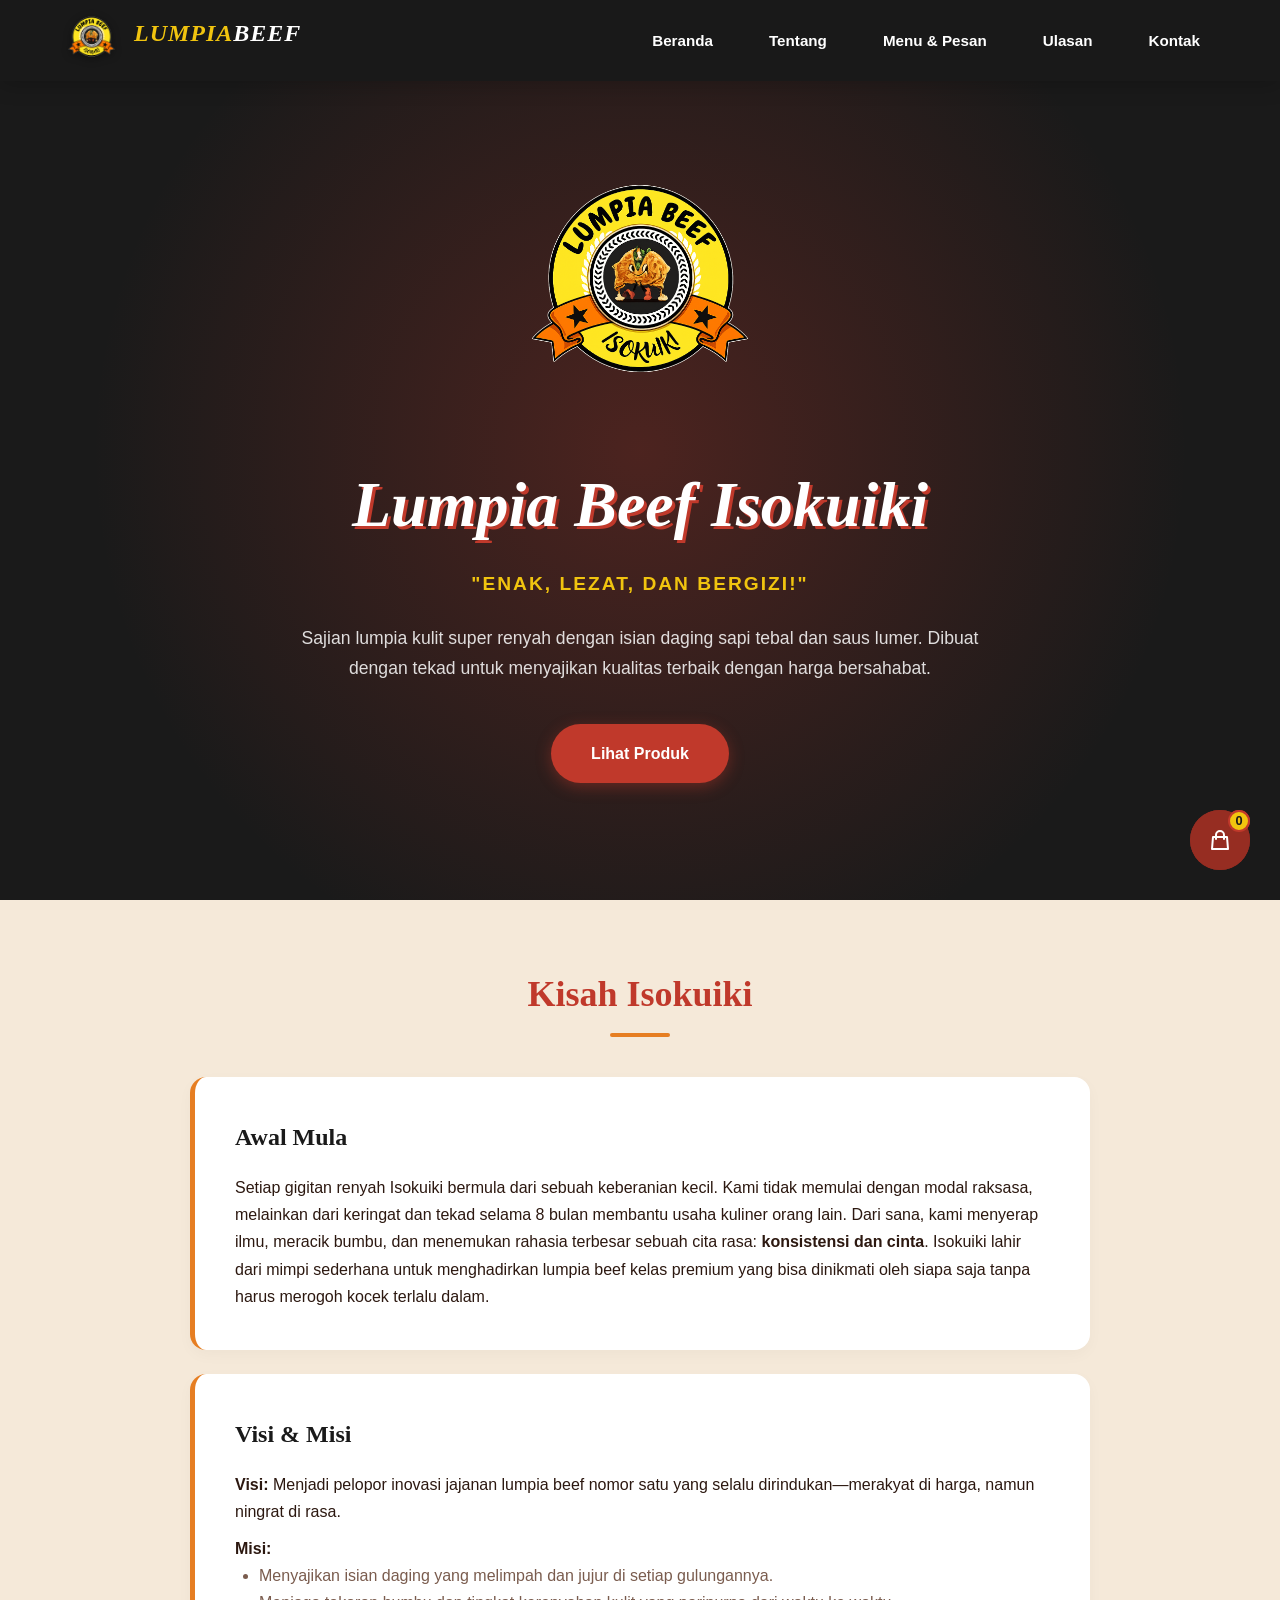
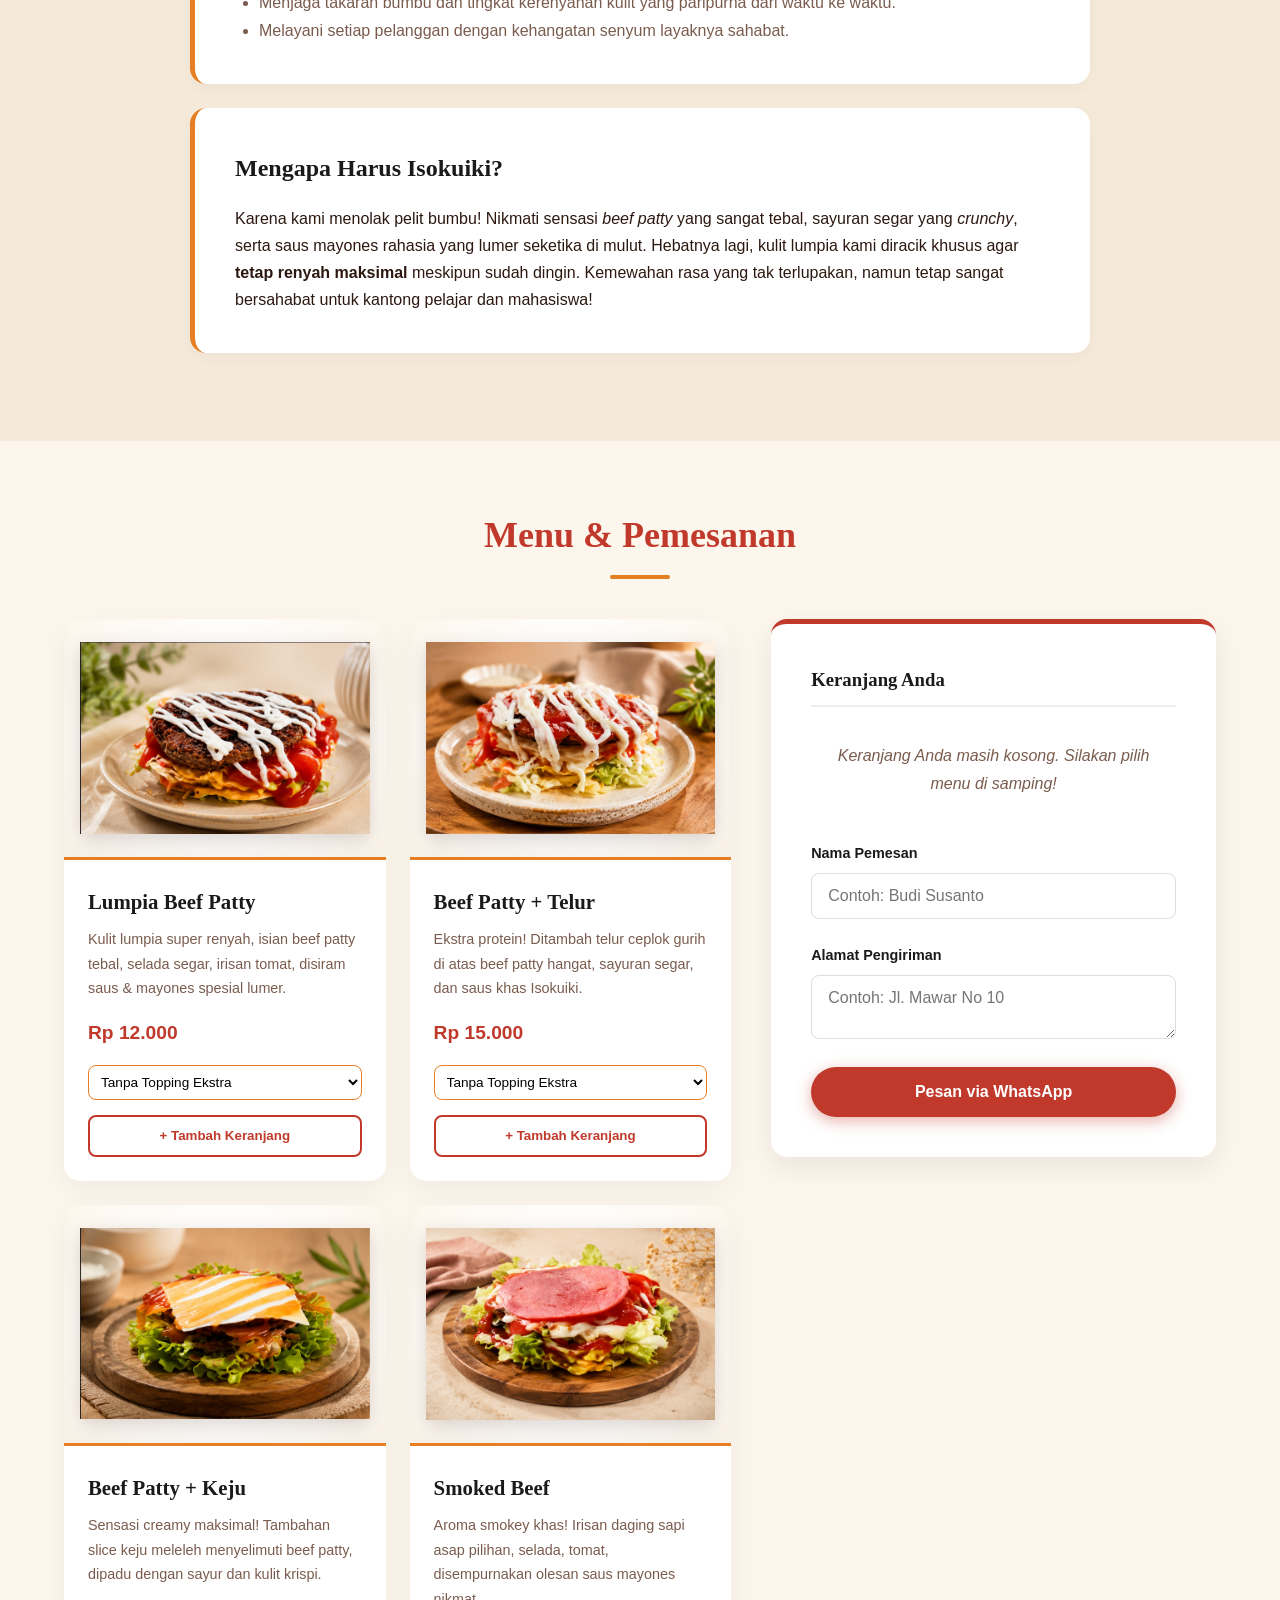
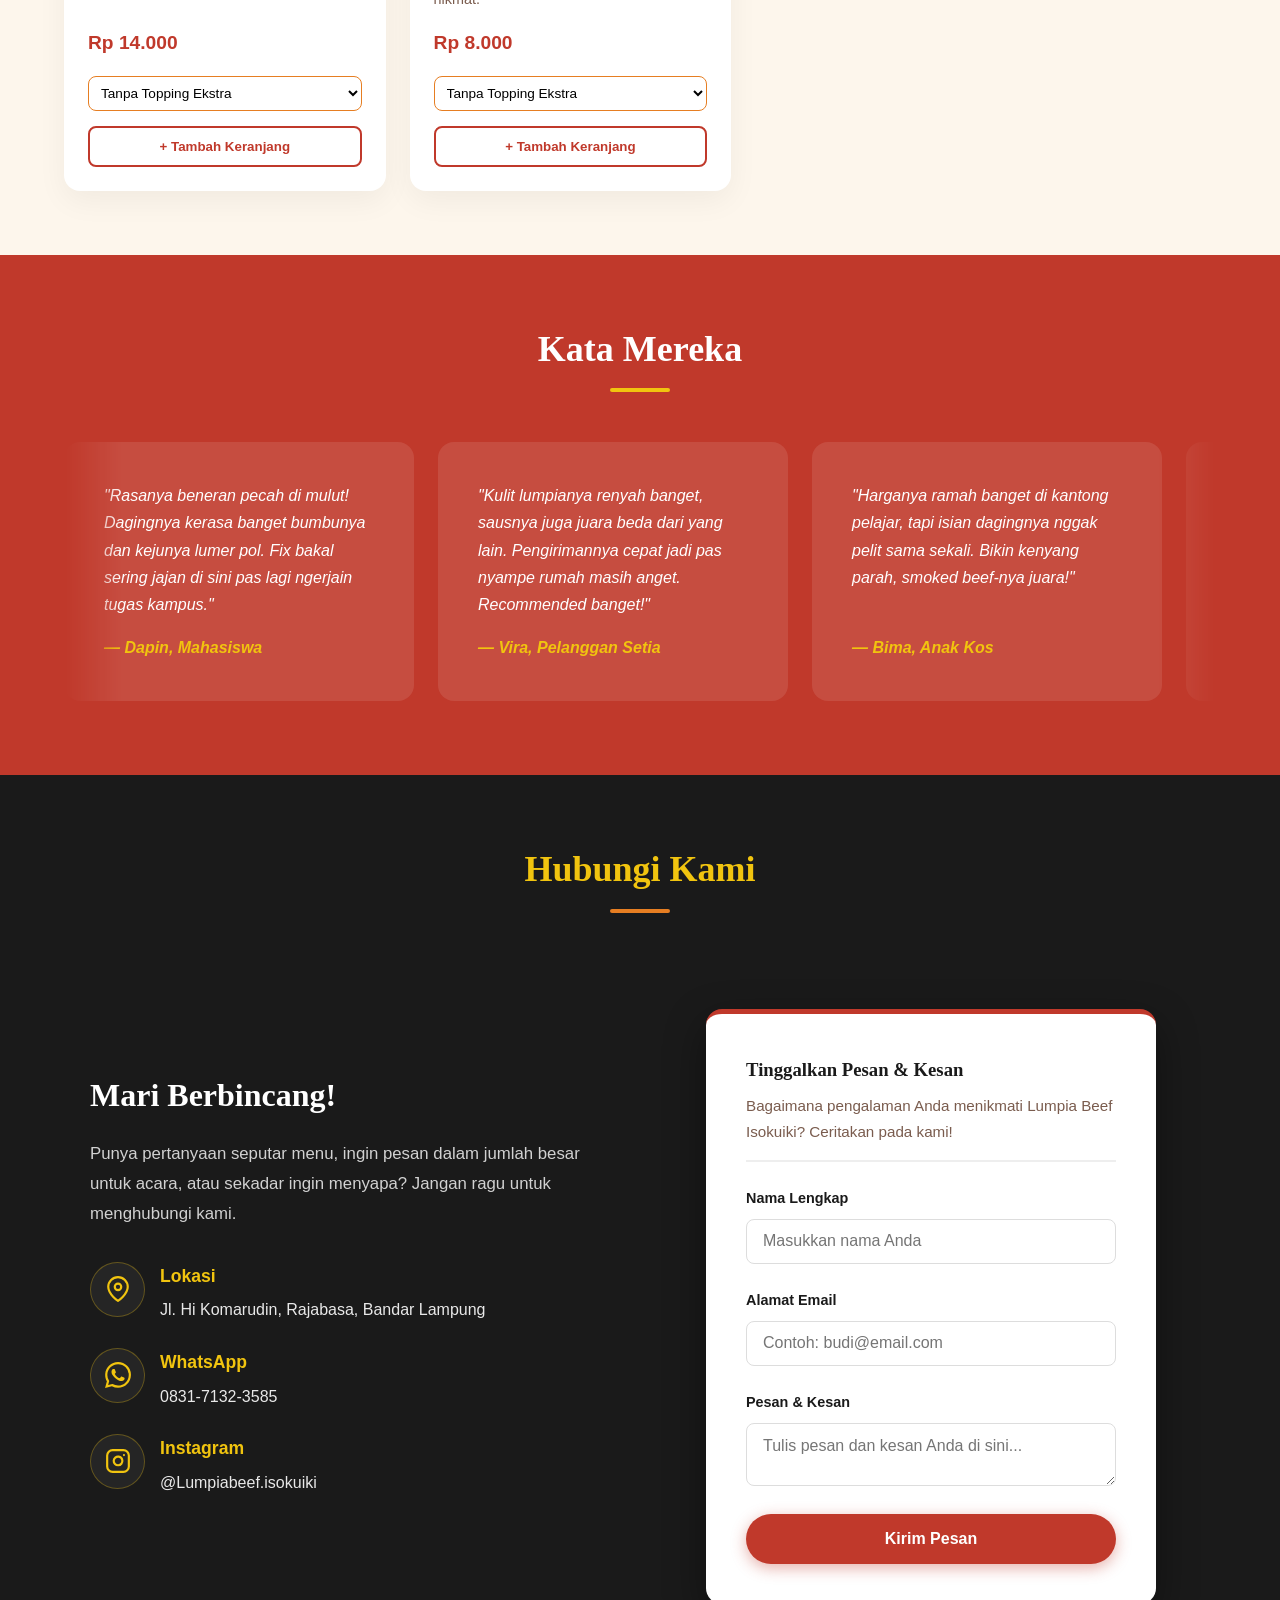
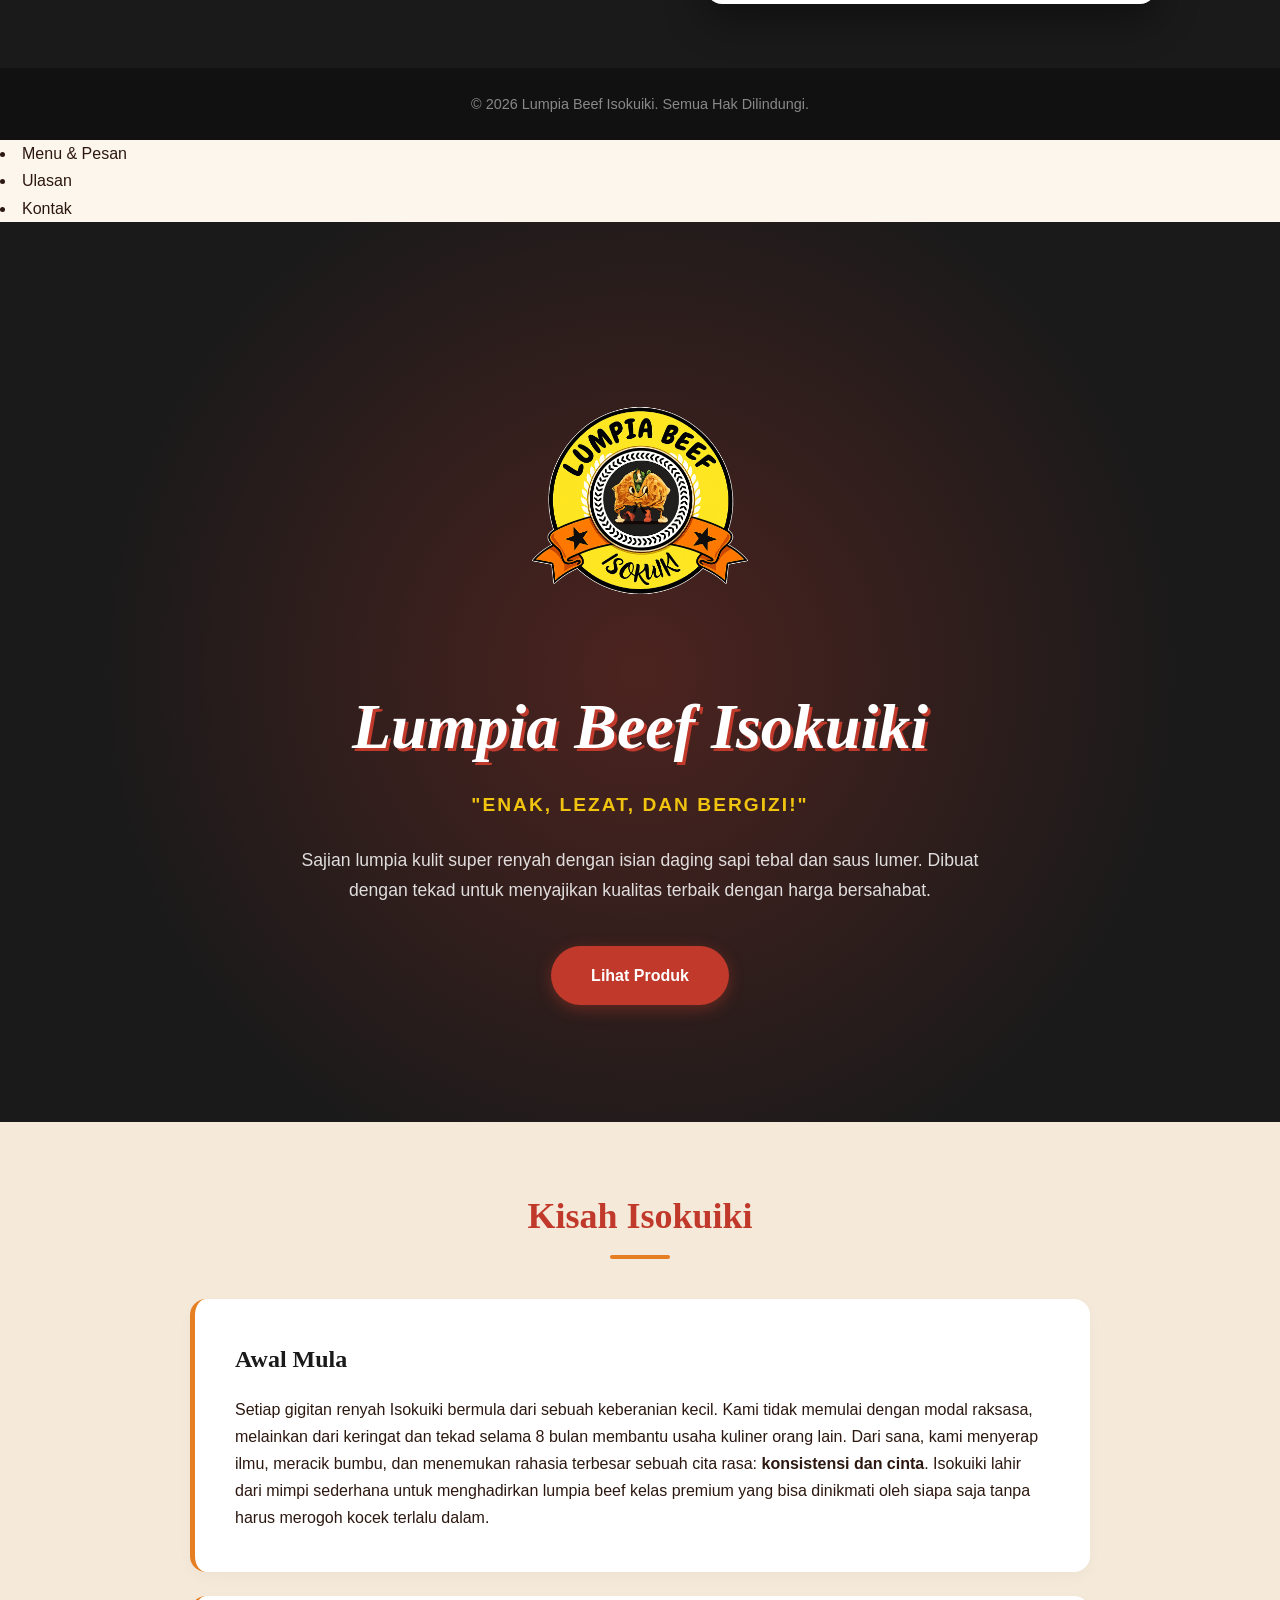
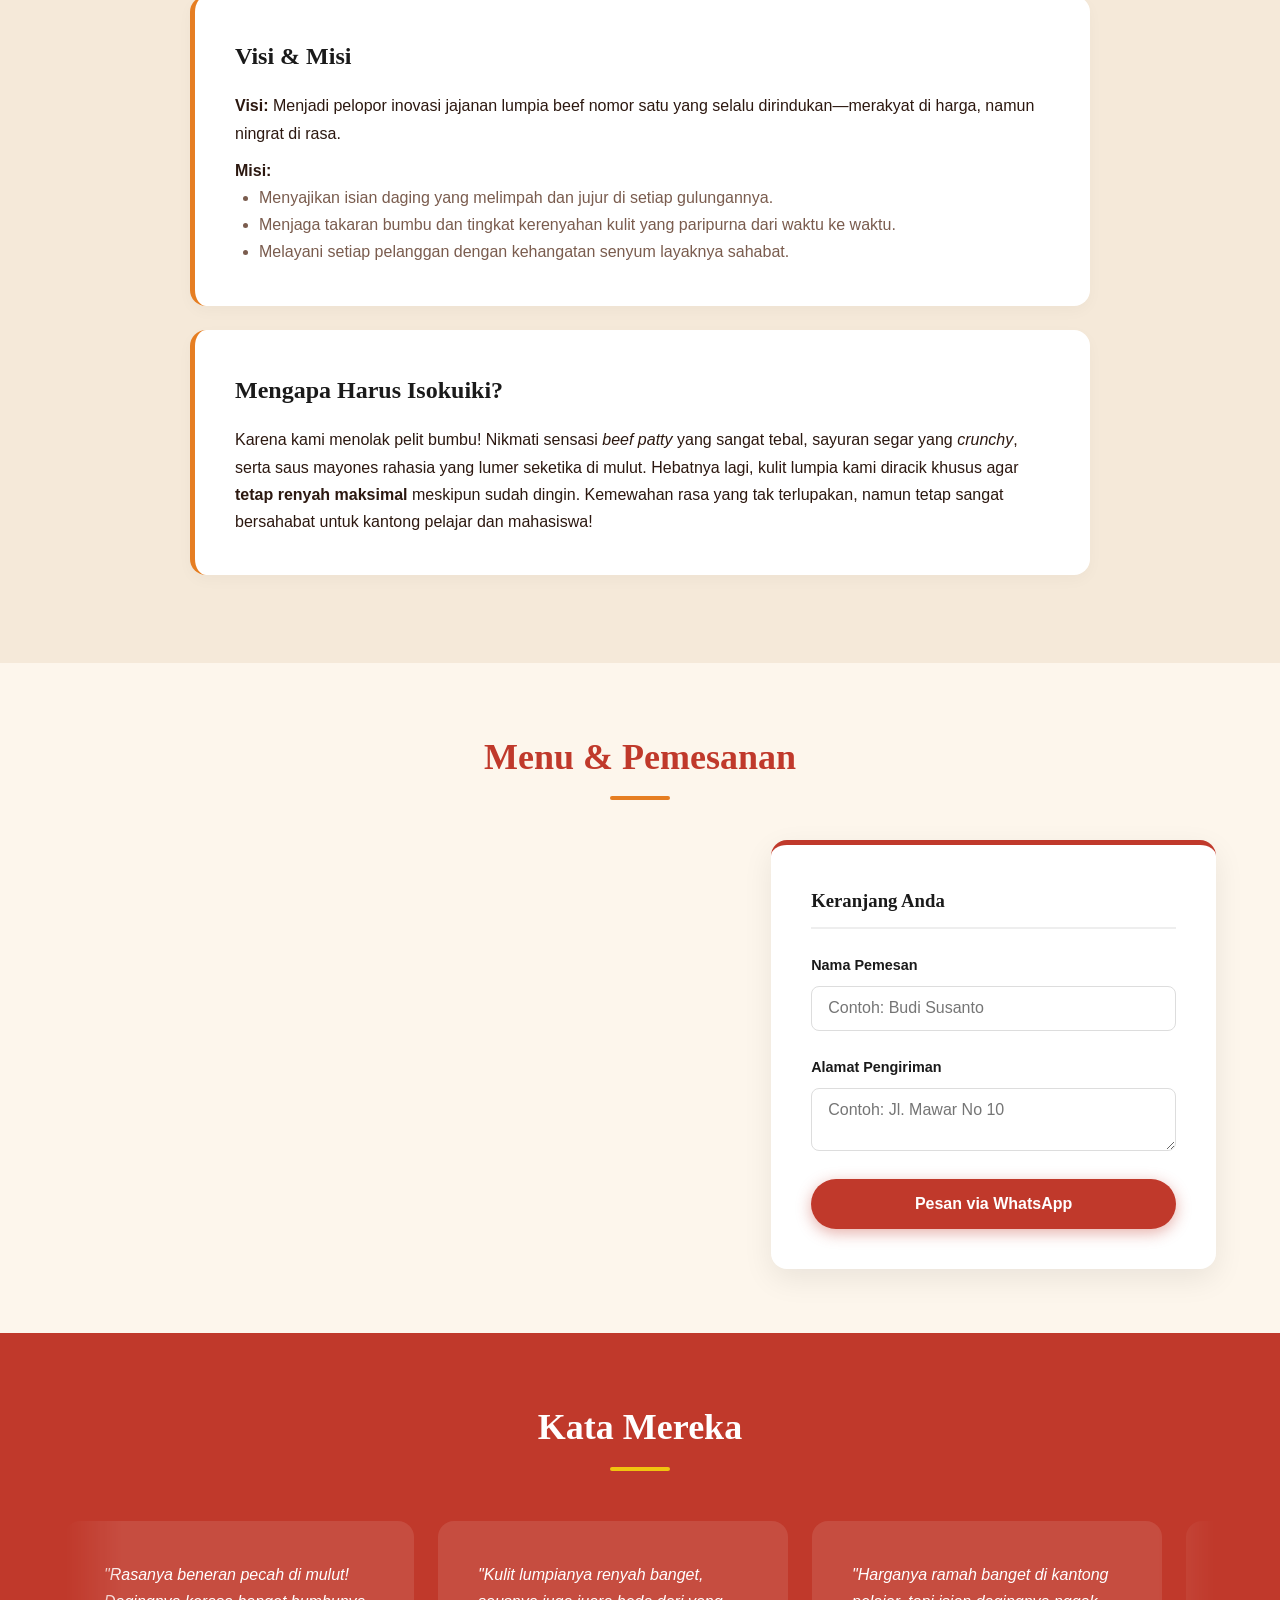
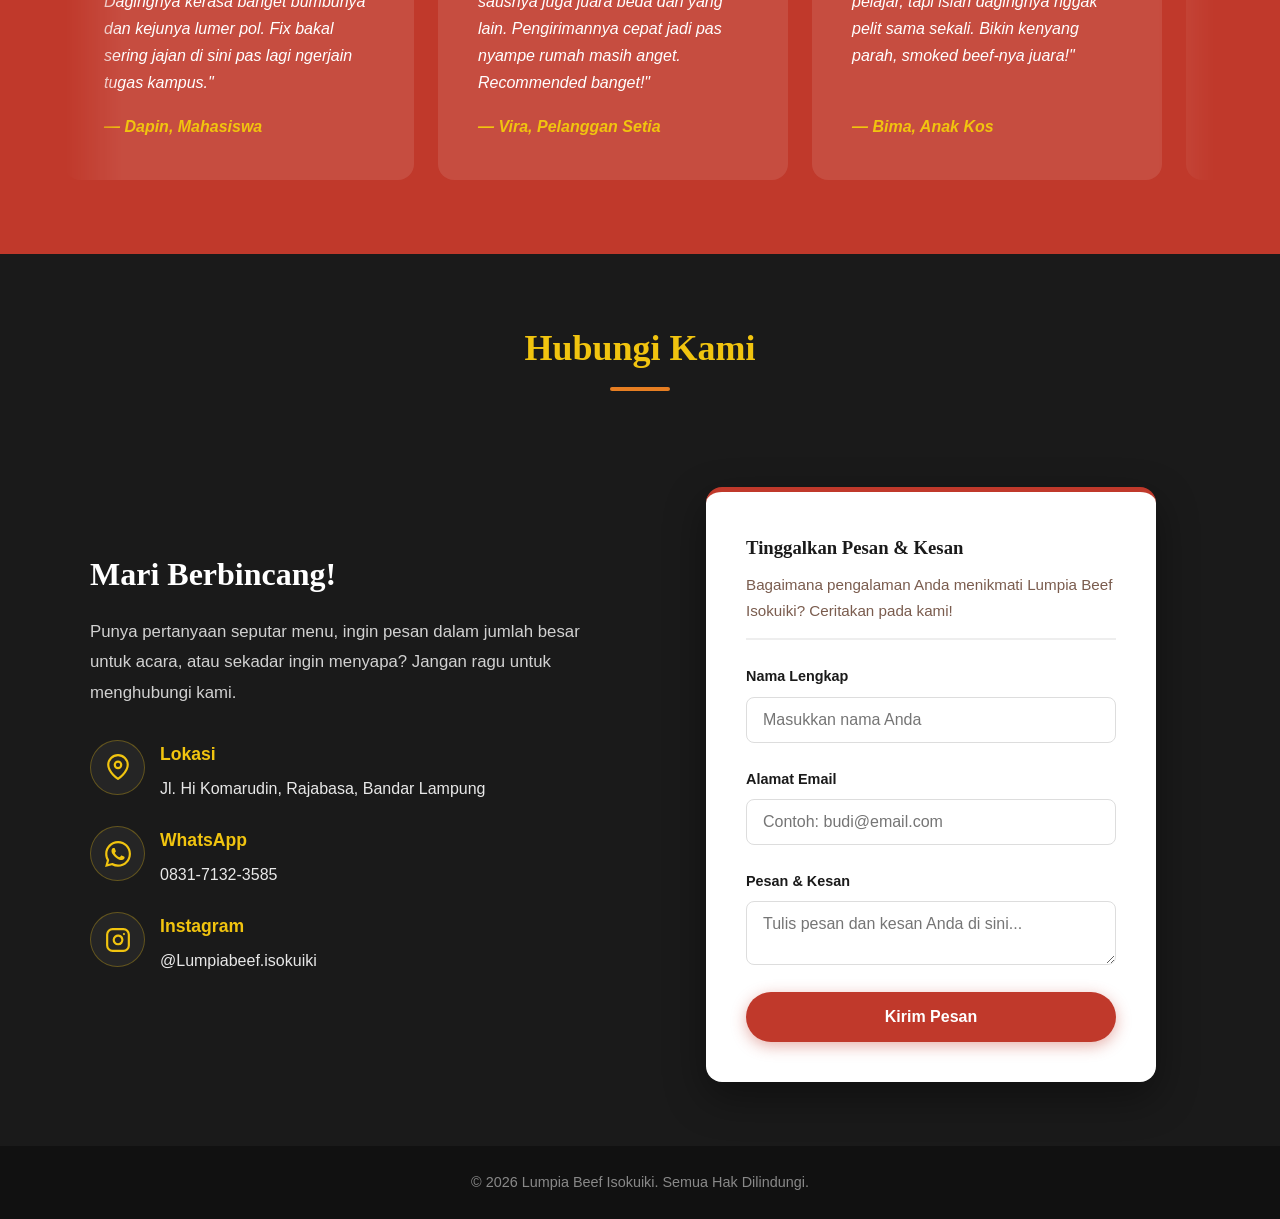
==== commit 9ad72bad: "Update index.html" ====
--- a/index.html
+++ b/index.html
@@ -7,7 +7,8 @@
     <link href="gambar_produk/logo.png" rel="Icon" />
     <link
       href="[https://fonts.googleapis.com/css2?family=Playfair+Display:ital,wght@0,700;0,900;1,700&family=Nunito:wght@400;600;700&display=swap](https://fonts.googleapis.com/css2?family=Playfair+Display:ital,wght@0,700;0,900;1,700&family=Nunito:wght@400;600;700&display=swap)"
-      rel="stylesheet"/>
+      rel="stylesheet"
+    />
     <link rel="stylesheet" href="style.css" />
     <link href="https://unpkg.com/aos@2.3.1/dist/aos.css" rel="stylesheet" />
   </head>
@@ -61,7 +62,7 @@
       </div>
     </section>
 
-    <section id="tentang">
+    <section id="tentang" style="overflow: hidden">
       <div class="tentang-container">
         <h2 class="section-title">Kisah Isokuiki</h2>
         <div
@@ -139,6 +140,450 @@
       <h2 class="section-title">Menu & Pemesanan</h2>
 
       <div class="produk-layout">
+        <div class="produk-grid" id="produk-container"></div>
+        <div id="area-pesanan">
+          <div class="form-container">
+            <h3 class="h3-form-container">Keranjang Anda</h3>
+
+            <div id="cart-items-container"></div>
+
+            <div class="cart-summary" id="cart-summary" style="display: none">
+              <div class="summary-row">
+                <span>Subtotal</span>
+                <span id="summary-subtotal">Rp 0</span>
+              </div>
+              <div class="summary-row">
+                <span>Ongkir (Estimasi)</span>
+                <span>Menyesuaikan WA</span>
+              </div>
+              <div class="summary-row total">
+                <span>Total Estimasi</span>
+                <span id="summary-total">Rp 0</span>
+              </div>
+              <p class="p-wajib-dua">*Wajib memesan minimal 2 produk!</p>
+            </div>
+
+            <div class="form-group">
+              <label for="nama_pemesan">Nama Pemesan</label>
+              <input
+                type="text"
+                id="nama_pemesan"
+                class="form-control"
+                placeholder="Contoh: Budi Susanto"
+              />
+            </div>
+
+            <div class="form-group">
+              <label for="alamat_pemesan">Alamat Pengiriman</label>
+              <textarea
+                id="alamat_pemesan"
+                class="form-control"
+                placeholder="Contoh: Jl. Mawar No 10"
+              ></textarea>
+            </div>
+
+            <button onclick="prosesCheckout()" class="btn-primary pesan-wa-btn">
+              Pesan via WhatsApp
+            </button>
+          </div>
+        </div>
+      </div>
+    </section>
+    <section id="ulasan">
+      <h2 class="section-title">Kata Mereka</h2>
+
+      <div class="ulasan-slider">
+        <div class="ulasan-track">
+          <div class="ulasan-card">
+            <blockquote>
+              <p>
+                "Rasanya beneran pecah di mulut! Dagingnya kerasa banget
+                bumbunya dan kejunya lumer pol. Fix bakal sering jajan di sini
+                pas lagi ngerjain tugas kampus."
+              </p>
+              <cite>— Dapin, Mahasiswa</cite>
+            </blockquote>
+          </div>
+          <div class="ulasan-card">
+            <blockquote>
+              <p>
+                "Kulit lumpianya renyah banget, sausnya juga juara beda dari
+                yang lain. Pengirimannya cepat jadi pas nyampe rumah masih
+                anget. Recommended banget!"
+              </p>
+              <cite>— Vira, Pelanggan Setia</cite>
+            </blockquote>
+          </div>
+          <div class="ulasan-card">
+            <blockquote>
+              <p>
+                "Harganya ramah banget di kantong pelajar, tapi isian dagingnya
+                nggak pelit sama sekali. Bikin kenyang parah, smoked beef-nya
+                juara!"
+              </p>
+              <cite>— Bima, Anak Kos</cite>
+            </blockquote>
+          </div>
+          <div class="ulasan-card">
+            <blockquote>
+              <p>
+                "Baru pertama nyobain varian beef patty pake telur dan keju.
+                Creamy, gurih, dan krispi di saat bersamaan. Bakal langganan
+                terus nih buat temen lembur!"
+              </p>
+              <cite>— Rina, Karyawan Swasta</cite>
+            </blockquote>
+          </div>
+        </div>
+        <div class="ulasan-track" aria-hidden="true">
+          <div class="ulasan-card">
+            <blockquote>
+              <p>
+                "Rasanya beneran pecah di mulut! Dagingnya kerasa banget
+                bumbunya dan kejunya lumer pol. Fix bakal sering jajan di sini
+                pas lagi ngerjain tugas kampus."
+              </p>
+              <cite>— Dapin, Mahasiswa</cite>
+            </blockquote>
+          </div>
+          <div class="ulasan-card">
+            <blockquote>
+              <p>
+                "Kulit lumpianya renyah banget, sausnya juga juara beda dari
+                yang lain. Pengirimannya cepat jadi pas nyampe rumah masih
+                anget. Recommended banget!"
+              </p>
+              <cite>— Vira, Pelanggan Setia</cite>
+            </blockquote>
+          </div>
+          <div class="ulasan-card">
+            <blockquote>
+              <p>
+                "Harganya ramah banget di kantong pelajar, tapi isian dagingnya
+                nggak pelit sama sekali. Bikin kenyang parah, smoked beef-nya
+                juara!"
+              </p>
+              <cite>— Bima, Anak Kos</cite>
+            </blockquote>
+          </div>
+          <div class="ulasan-card">
+            <blockquote>
+              <p>
+                "Baru pertama nyobain varian beef patty pake telur dan keju.
+                Creamy, gurih, dan krispi di saat bersamaan. Bakal langganan
+                terus nih buat temen lembur!"
+              </p>
+              <cite>— Rina, Karyawan Swasta</cite>
+            </blockquote>
+          </div>
+        </div>
+      </div>
+    </section>
+    <section id="kontak">
+      <h2 class="section-title">Hubungi Kami</h2>
+
+      <div class="kontak-layout">
+        <div class="contact-info-wrapper">
+          <h3>Mari Berbincang!</h3>
+          <p class="kontak-desc">
+            Punya pertanyaan seputar menu, ingin pesan dalam jumlah besar untuk
+            acara, atau sekadar ingin menyapa? Jangan ragu untuk menghubungi
+            kami.
+          </p>
+
+          <div class="contact-details">
+            <div class="detail-item">
+              <span class="icon">
+                <!-- Ikon lokasi -->
+                <svg
+                  xmlns="[http://www.w3.org/2000/svg](http://www.w3.org/2000/svg)"
+                  viewBox="0 0 24 24"
+                  fill="none"
+                  stroke="currentColor"
+                  stroke-width="2"
+                  stroke-linecap="round"
+                  stroke-linejoin="round"
+                >
+                  <path
+                    d="M21 10c0 7-9 13-9 13s-9-6-9-13a9 9 0 0 1 18 0z"
+                  ></path>
+                  <circle cx="12" cy="10" r="3"></circle>
+                </svg>
+              </span>
+              <div>
+                <strong>Lokasi</strong>
+                <p>Jl. Hi Komarudin, Rajabasa, Bandar Lampung</p>
+              </div>
+            </div>
+            <div class="detail-item">
+              <span class="icon">
+                <!-- Ikon WhatsApp -->
+                <svg
+                  xmlns="[http://www.w3.org/2000/svg](http://www.w3.org/2000/svg)"
+                  viewBox="0 0 24 24"
+                  fill="currentColor"
+                >
+                  <path
+                    d="M17.472 14.382c-.297-.149-1.758-.867-2.03-.967-.273-.099-.471-.148-.67.15-.197.297-.767.966-.94 1.164-.173.199-.347.223-.644.075-.297-.15-1.255-.463-2.39-1.475-.883-.788-1.48-1.761-1.653-2.059-.173-.297-.018-.458.13-.606.134-.133.298-.347.446-.52.149-.174.198-.298.298-.497.099-.198.05-.371-.025-.52-.075-.149-.669-1.612-.916-2.207-.242-.579-.487-.5-.669-.51a12.8 12.8 0 0 0-.57-.01c-.198 0-.52.074-.792.372-.272.297-1.04 1.016-1.04 2.479 0 1.462 1.065 2.875 1.213 3.074.149.198 2.096 3.2 5.077 4.487.709.306 1.262.489 1.694.625.712.227 1.36.195 1.871.118.571-.085 1.758-.719 2.006-1.413.248-.694.248-1.289.173-1.413-.074-.124-.272-.198-.57-.347m-5.421 7.403h-.004a9.87 9.87 0 0 1-5.031-1.378l-.361-.214-3.741.982.998-3.648-.235-.374a9.86 9.86 0 0 1-1.51-5.26c.001-5.45 4.436-9.884 9.888-9.884 2.64 0 5.122 1.03 6.988 2.898a9.825 9.825 0 0 1 2.893 6.994c-.003 5.45-4.437 9.884-9.885 9.884m8.413-18.297A11.815 11.815 0 0 0 12.05 0C5.495 0 .16 5.335.157 11.892c0 2.096.547 4.142 1.588 5.945L.057 24l6.305-1.654a11.882 11.882 0 0 0 5.683 1.448h.005c6.554 0 11.89-5.335 11.893-11.893a11.821 11.821 0 0 0-3.48-8.413Z"
+                  />
+                </svg>
+              </span>
+              <div>
+                <strong>WhatsApp</strong>
+                <p>
+                  <a
+                    href="[https://wa.me/6283171323585](https://wa.me/6283171323585)"
+                    target="_blank"
+                    >0831-7132-3585</a
+                  >
+                </p>
+              </div>
+            </div>
+            <div class="detail-item">
+              <span class="icon">
+                <!-- Ikon Instagram -->
+                <svg
+                  xmlns="[http://www.w3.org/2000/svg](http://www.w3.org/2000/svg)"
+                  viewBox="0 0 24 24"
+                  fill="none"
+                  stroke="currentColor"
+                  stroke-width="2"
+                  stroke-linecap="round"
+                  stroke-linejoin="round"
+                >
+                  <rect x="2" y="2" width="20" height="20" rx="5" ry="5"></rect>
+                  <path
+                    d="M16 11.37A4 4 0 1 1 12.63 8 4 4 0 0 1 16 11.37z"
+                  ></path>
+                  <line x1="17.5" y1="6.5" x2="17.51" y2="6.5"></line>
+                </svg>
+              </span>
+              <div>
+                <strong>Instagram</strong>
+                <p>
+                  <a
+                    href="[https://www.instagram.com/lumpiabeef.isokuiki/](https://www.instagram.com/lumpiabeef.isokuiki/)"
+                    target="_blank"
+                    >@Lumpiabeef.isokuiki</a
+                  >
+                </p>
+              </div>
+            </div>
+          </div>
+        </div>
+
+        <!-- Kolom kontak kanan-->
+        <form id="form-kontak" class="contact-form-container">
+          <h3 class="h3-form-kontak">Tinggalkan Pesan & Kesan</h3>
+          <p class="p-form-kontak">
+            Bagaimana pengalaman Anda menikmati Lumpia Beef Isokuiki? Ceritakan
+            pada kami!
+          </p>
+
+          <div class="form-group">
+            <label for="kontak_nama">Nama Lengkap</label>
+            <input
+              type="text"
+              id="kontak_nama"
+              class="form-control"
+              placeholder="Masukkan nama Anda"
+            />
+            <div class="error-msg" id="error_nama">
+              Mohon periksa kembali, kolom nama tidak boleh dibiarkan kosong.
+            </div>
+          </div>
+
+          <div class="form-group">
+            <label for="kontak_email">Alamat Email</label>
+            <input
+              type="email"
+              id="kontak_email"
+              class="form-control"
+              placeholder="Contoh: budi@email.com"
+            />
+            <div class="error-msg" id="error_email">
+              Mohon periksa kembali, email tidak boleh kosong dan harus
+              mengandung karakter @ serta titik.
+            </div>
+          </div>
+
+          <div class="form-group">
+            <label for="kontak_pesan">Pesan & Kesan</label>
+            <textarea
+              id="kontak_pesan"
+              class="form-control"
+              placeholder="Tulis pesan dan kesan Anda di sini..."
+            ></textarea>
+            <div class="error-msg" id="error_pesan">
+              Mohon periksa kembali, kolom pesan tidak boleh dibiarkan kosong.
+            </div>
+          </div>
+
+          <button type="submit" class="btn-primary" style="width: 100%">
+            Kirim Pesan
+          </button>
+          <div class="success-msg" id="kontak_success">
+            Pesan Anda berhasil dikirim. Terima kasih!
+          </div>
+        </form>
+      </div>
+    </section>
+    <footer>
+      <p>&copy; 2026 Lumpia Beef Isokuiki. Semua Hak Dilindungi.</p>
+    </footer>
+
+    <a href="#area-pesanan" class="floating-cart">
+      <svg
+        style="width: 24px; height: 24px"
+        fill="none"
+        stroke="currentColor"
+        viewBox="0 0 24 24"
+      >
+        <path
+          stroke-linecap="round"
+          stroke-linejoin="round"
+          stroke-width="2"
+          d="M16 11V7a4 4 0 00-8 0v4M5 9h14l1 12H4L5 9z"
+        />
+      </svg>
+      <div class="cart-badge" id="cart-badge">0</div>
+    </a>
+
+    <button
+      id="scrollTopBtn"
+      class="scroll-top-btn"
+      aria-label="Kembali ke atas"
+    >
+      <svg
+        xmlns="[http://www.w3.org/2000/svg](http://www.w3.org/2000/svg)"
+        width="28"
+        height="28"
+        viewBox="0 0 24 24"
+        fill="none"
+        stroke="currentColor"
+        stroke-width="2.5"
+        stroke-linecap="round"
+        stroke-linejoin="round"
+      >
+        <polyline points="17 11 12 6 7 11"></polyline>
+        <polyline points="17 18 12 13 7 18"></polyline>
+      </svg>
+    </button>
+
+    <div id="toast">Item ditambahkan ke keranjang!</div>
+
+    <script src="script.js"></script>
+    <script src="https://unpkg.com/aos@2.3.1/dist/aos.js"></script>
+    <script>
+      AOS.init();
+    </script>
+  </body>
+</html>
+          <li><a href="#produk">Menu & Pesan</a></li>
+          <li><a href="#ulasan">Ulasan</a></li>
+          <li><a href="#kontak">Kontak</a></li>
+        </ul>
+      </nav>
+    </header>
+
+    <section id="beranda">
+      <div class="hero-logo-wrapper">
+        <img
+          src="gambar_produk/logo.png"
+          alt="Logo Besar Isokuiki"
+          class="hero-logo"
+        />
+      </div>
+      <h2>Lumpia Beef Isokuiki</h2>
+      <h3>"ENAK, LEZAT, DAN BERGIZI!"</h3>
+      <p>
+        Sajian lumpia kulit super renyah dengan isian daging sapi tebal dan saus
+        lumer. Dibuat dengan tekad untuk menyajikan kualitas terbaik dengan
+        harga bersahabat.
+      </p>
+      <div>
+        <a href="#produk" class="btn-primary">Lihat Produk</a>
+      </div>
+    </section>
+
+    <section id="tentang">
+      <div class="tentang-container">
+        <h2 class="section-title">Kisah Isokuiki</h2>
+        <div
+          class="card-info"
+          data-aos="fade-right"
+          data-aos-offset="300"
+          data-aos-easing="ease-in-sine"
+          data-aos-duration="1000"
+        >
+          <h3>Awal Mula</h3>
+          <p>
+            Setiap gigitan renyah Isokuiki bermula dari sebuah keberanian kecil.
+            Kami tidak memulai dengan modal raksasa, melainkan dari keringat dan
+            tekad selama 8 bulan membantu usaha kuliner orang lain. Dari sana,
+            kami menyerap ilmu, meracik bumbu, dan menemukan rahasia terbesar
+            sebuah cita rasa:
+            <strong>konsistensi dan cinta</strong>. Isokuiki lahir dari mimpi
+            sederhana untuk menghadirkan lumpia beef kelas premium yang bisa
+            dinikmati oleh siapa saja tanpa harus merogoh kocek terlalu dalam.
+          </p>
+        </div>
+
+        <div
+          class="card-info"
+          data-aos="fade-left"
+          data-aos-offset="300"
+          data-aos-easing="ease-in-sine"
+          data-aos-duration="1000"
+        >
+          <h3>Visi & Misi</h3>
+          <p>
+            <strong>Visi:</strong> Menjadi pelopor inovasi jajanan lumpia beef
+            nomor satu yang selalu dirindukan—merakyat di harga, namun ningrat
+            di rasa.
+          </p>
+          <p style="margin-top: 10px"><strong>Misi:</strong></p>
+          <ul>
+            <li>
+              Menyajikan isian daging yang melimpah dan jujur di setiap
+              gulungannya.
+            </li>
+            <li>
+              Menjaga takaran bumbu dan tingkat kerenyahan kulit yang paripurna
+              dari waktu ke waktu.
+            </li>
+            <li>
+              Melayani setiap pelanggan dengan kehangatan senyum layaknya
+              sahabat.
+            </li>
+          </ul>
+        </div>
+
+        <div
+          class="card-info"
+          data-aos="fade-right"
+          data-aos-offset="300"
+          data-aos-easing="ease-in-sine"
+          data-aos-duration="1000"
+        >
+          <h3>Mengapa Harus Isokuiki?</h3>
+          <p>
+            Karena kami menolak pelit bumbu! Nikmati sensasi
+            <em>beef patty</em> yang sangat tebal, sayuran segar yang
+            <em>crunchy</em>, serta saus mayones rahasia yang lumer seketika di
+            mulut. Hebatnya lagi, kulit lumpia kami diracik khusus agar
+            <strong>tetap renyah maksimal</strong> meskipun sudah dingin.
+            Kemewahan rasa yang tak terlupakan, namun tetap sangat bersahabat
+            untuk kantong pelajar dan mahasiswa!
+          </p>
+        </div>
+      </div>
+    </section>
+
+    <section id="produk">
+      <h2 class="section-title">Menu & Pemesanan</h2>
+
+      <div class="produk-layout">
         <div class="produk-grid" id="produk-container">
         </div>
         <div id="area-pesanan">
--- a/style.css
+++ b/style.css
@@ -44,10 +44,8 @@
   line-height: 1.7;
 }
 
-
-/* Memperbaiki jarak scroll agar judul tidak tertutup header */
 section {
-  scroll-margin-top: 80px; 
+  scroll-margin-top: 80px;
 }
 
 img {
@@ -177,7 +175,9 @@
 }
 
 @media (max-width: 768px) {
-  .hamburger-btn { display: flex; }
+  .hamburger-btn {
+    display: flex;
+  }
   nav {
     position: fixed;
     top: 0;
@@ -194,7 +194,9 @@
     z-index: 1000;
     box-shadow: -5px 0 20px rgba(0, 0, 0, 0.5);
   }
-  nav.active { right: 0; }
+  nav.active {
+    right: 0;
+  }
   nav ul {
     flex-direction: column;
     gap: 2rem;
@@ -208,8 +210,14 @@
 }
 
 @keyframes fadeInSlideUp {
-  from { opacity: 0; transform: translateY(40px); }
-  to { opacity: 1; transform: translateY(0); }
+  from {
+    opacity: 0;
+    transform: translateY(40px);
+  }
+  to {
+    opacity: 1;
+    transform: translateY(0);
+  }
 }
 
 #beranda {
@@ -236,9 +244,18 @@
 }
 
 @keyframes floatHeroLogo {
-  0% { transform: translateY(0) scale(1); filter: drop-shadow(0 10px 15px rgba(0,0,0,0.6)); }
-  50% { transform: translateY(-15px) scale(1.03); filter: drop-shadow(0 25px 25px rgba(0,0,0,0.3)); }
-  100% { transform: translateY(0) scale(1); filter: drop-shadow(0 10px 15px rgba(0,0,0,0.6)); }
+  0% {
+    transform: translateY(0) scale(1);
+    filter: drop-shadow(0 10px 15px rgba(0, 0, 0, 0.6));
+  }
+  50% {
+    transform: translateY(-15px) scale(1.03);
+    filter: drop-shadow(0 25px 25px rgba(0, 0, 0, 0.3));
+  }
+  100% {
+    transform: translateY(0) scale(1);
+    filter: drop-shadow(0 10px 15px rgba(0, 0, 0, 0.6));
+  }
 }
 
 .hero-logo {
@@ -254,7 +271,7 @@
   font-style: italic;
   text-shadow: 3px 3px 0 var(--color-primary);
   margin-bottom: 0.5rem;
-  opacity: 0; 
+  opacity: 0;
   animation: fadeInSlideUp 1s ease-out forwards;
   animation-delay: 0.2s;
 }
@@ -293,7 +310,11 @@
   padding: 1rem 2.5rem;
   border-radius: 50px;
   box-shadow: 0 4px 15px rgba(192, 57, 43, 0.4);
-  transition: background-color 0.4s ease, transform 0.3s ease, box-shadow 0.3s ease, color 0.4s ease;
+  transition:
+    background-color 0.4s ease,
+    transform 0.3s ease,
+    box-shadow 0.3s ease,
+    color 0.4s ease;
   border: none;
   cursor: pointer;
   font-size: 1rem;
@@ -301,10 +322,10 @@
 }
 
 .btn-primary:hover {
-  background-color: var(--color-accent); 
-  color: var(--color-dark); 
-  transform: translateY(-4px) scale(1.05); 
-  box-shadow: 0 10px 25px rgba(241, 196, 15, 0.5); 
+  background-color: var(--color-accent);
+  color: var(--color-dark);
+  transform: translateY(-4px) scale(1.05);
+  box-shadow: 0 10px 25px rgba(241, 196, 15, 0.5);
 }
 
 /* ============================================== */
@@ -354,8 +375,8 @@
 
 .produk-img-wrapper {
   width: 100%;
-  aspect-ratio: 4/3; 
-  background: radial-gradient(circle, #ffffff 40%, var(--color-light) 100%); 
+  aspect-ratio: 4/3;
+  background: radial-gradient(circle, #ffffff 40%, var(--color-light) 100%);
   overflow: hidden;
   display: flex;
   align-items: center;
@@ -368,7 +389,7 @@
 .produk-img-wrapper img {
   width: 90%;
   height: 90%;
-  object-fit: contain; 
+  object-fit: contain;
   border-radius: var(--radius-sm);
   filter: drop-shadow(0 6px 10px rgba(44, 24, 16, 0.18));
   transition: transform 0.5s cubic-bezier(0.165, 0.84, 0.44, 1);
@@ -423,7 +444,10 @@
   background: transparent;
   font-weight: bold;
   cursor: pointer;
-  transition: background-color 0.4s ease, color 0.4s ease, transform 0.3s ease;
+  transition:
+    background-color 0.4s ease,
+    color 0.4s ease,
+    transform 0.3s ease;
 }
 
 .btn-outline:hover {
@@ -439,10 +463,38 @@
   box-shadow: 0 10px 30px rgba(0, 0, 0, 0.08);
   border-top: 5px solid var(--color-primary);
   position: sticky;
-  top: 100px; 
-}
-
-/* Desain Khusus Form Kontak Yang Lebih Kompak */
+  top: 100px;
+}
+
+.h3-form-container {
+  font-family: var(--font-heading);
+  color: var(--color-dark);
+  border-bottom: 2px solid #eee;
+  padding-bottom: 10px;
+  margin-bottom: 15px;
+}
+
+.h3-form-kontak {
+  font-family: var(--font-heading);
+  color: var(--color-dark);
+  margin-bottom: 8px;
+}
+
+.p-form-kontak {
+  color: var(--color-text-muted);
+  font-size: 0.95rem;
+  margin-bottom: 20px;
+  border-bottom: 2px solid #eee;
+  padding-bottom: 15px;
+}
+.p-wajib-dua {
+  text-align: center;
+  color: var(--color-primary);
+  font-size: 0.85rem;
+  font-weight: bold;
+  margin-top: 15px;
+}
+
 .contact-form-container {
   background: var(--color-white);
   padding: 1.5rem;
@@ -614,15 +666,59 @@
   text-align: center;
 }
 
-#ulasan .section-title { color: var(--color-white); }
-#ulasan .section-title::after { background-color: var(--color-accent); }
-
-.ulasan-grid {
-  display: grid;
-  grid-template-columns: repeat(auto-fit, minmax(300px, 1fr));
+#ulasan .section-title {
+  color: var(--color-white);
+}
+#ulasan .section-title::after {
+  background-color: var(--color-accent);
+}
+
+.ulasan-slider {
+  display: flex;
   gap: var(--space-md);
-  max-width: 1000px;
+  overflow: hidden;
+  max-width: 1200px;
   margin: 0 auto;
+  padding: 10px 0;
+  -webkit-mask-image: linear-gradient(
+    to right,
+    transparent,
+    black 5%,
+    black 95%,
+    transparent
+  );
+  mask-image: linear-gradient(
+    to right,
+    transparent,
+    black 5%,
+    black 95%,
+    transparent
+  );
+}
+
+.ulasan-track {
+  display: flex;
+  gap: var(--space-md);
+  flex-shrink: 0;
+  animation: scrollMarquee 25s linear infinite;
+}
+
+.ulasan-slider:hover .ulasan-track {
+  animation-play-state: paused;
+}
+
+.ulasan-card {
+  width: 350px;
+  flex-shrink: 0;
+}
+
+@keyframes scrollMarquee {
+  0% {
+    transform: translateX(0);
+  }
+  100% {
+    transform: translateX(calc(-100% - var(--space-md)));
+  }
 }
 
 blockquote {
@@ -631,16 +727,27 @@
   border-radius: var(--radius-md);
   backdrop-filter: blur(5px);
   text-align: left;
-}
-
-blockquote p { font-style: italic; margin-bottom: 1rem; }
-blockquote cite { font-weight: bold; color: var(--color-accent); }
+  height: 100%;
+  display: flex;
+  flex-direction: column;
+  justify-content: space-between;
+}
+
+blockquote p {
+  font-style: italic;
+  margin-bottom: 1rem;
+}
+
+blockquote cite {
+  font-weight: bold;
+  color: var(--color-accent);
+}
 
 .floating-cart {
   position: fixed;
   bottom: 30px;
   right: 30px;
-  background-color: var(--color-primary);
+  background-color: var(--color-primary-dark);
   color: var(--color-white);
   width: 60px;
   height: 60px;
@@ -648,7 +755,6 @@
   display: flex;
   align-items: center;
   justify-content: center;
-  box-shadow: 0 5px 20px rgba(192, 57, 43, 0.5);
   z-index: 999;
   cursor: pointer;
   transition: transform 0.3s ease;
@@ -657,6 +763,7 @@
 .floating-cart:hover {
   transform: scale(1.1);
   background-color: var(--color-primary-dark);
+  box-shadow: 0px 0px 20px 0px #c0392b;
 }
 
 .cart-badge {
@@ -680,10 +787,10 @@
 .scroll-top-btn {
   position: fixed;
   bottom: 105px;
-  right: 35px;
-  width: 55px;
-  height: 55px;
-  background: linear-gradient(135deg, var(--color-primary), var(--color-secondary));
+  right: 30px;
+  width: 60px;
+  height: 60px;
+  background: linear-gradient(135deg, var(--color-primary-dark));
   color: var(--color-white);
   border: none;
   border-radius: 50%;
@@ -691,7 +798,7 @@
   display: flex;
   align-items: center;
   justify-content: center;
-  box-shadow: 0 4px 15px rgba(192, 57, 43, 0.4);
+  box-shadow: 0 4px 15px #c0392b(192, 57, 43, 0.4);
   opacity: 0;
   visibility: hidden;
   transition: all 0.4s cubic-bezier(0.68, -0.55, 0.265, 1.55);
@@ -714,8 +821,13 @@
 }
 
 @keyframes floatUp {
-  0%, 100% { transform: translateY(0); }
-  50% { transform: translateY(-4px); }
+  0%,
+  100% {
+    transform: translateY(0);
+  }
+  50% {
+    transform: translateY(-4px);
+  }
 }
 
 /* --- VALIDASI FORMULIR KONTAK --- */
@@ -753,9 +865,11 @@
   bottom: 30px;
   transform: translateX(-50%);
   font-size: 0.9rem;
-  box-shadow: 0 4px 10px rgba(0,0,0,0.3);
+  box-shadow: 0 4px 10px rgba(0, 0, 0, 0.3);
   opacity: 0;
-  transition: opacity 0.5s, bottom 0.5s;
+  transition:
+    opacity 0.5s,
+    bottom 0.5s;
 }
 
 #toast.show {
@@ -771,10 +885,100 @@
   text-align: center;
 }
 
-#kontak .section-title { color: var(--color-accent); }
-.contact-info { margin-top: var(--space-md); font-size: 1.1rem; }
-.contact-info p { margin-bottom: 0.5rem; color: rgba(255, 255, 255, 0.8); }
-.contact-info a { color: var(--color-accent); font-weight: bold; text-decoration: underline; }
+#kontak .section-title {
+  color: var(--color-accent);
+}
+
+/* Layout Kontak Baru (Side-by-side) */
+.kontak-layout {
+  max-width: 1100px;
+  margin: 3rem auto 0;
+  display: grid;
+  grid-template-columns: 1fr 1fr;
+  gap: 4rem;
+  align-items: center;
+  text-align: left;
+}
+
+/* Responsif: Menjadi atas-bawah di layar kecil/HP */
+@media (max-width: 768px) {
+  .kontak-layout {
+    grid-template-columns: 1fr;
+    gap: 3rem;
+  }
+}
+
+.contact-info-wrapper h3 {
+  font-family: var(--font-heading);
+  font-size: 2rem;
+  color: var(--color-white);
+  margin-bottom: 1rem;
+}
+
+.kontak-desc {
+  color: rgba(255, 255, 255, 0.8);
+  margin-bottom: 2rem;
+  line-height: 1.8;
+  font-size: 1.05rem;
+}
+
+.contact-details {
+  display: flex;
+  flex-direction: column;
+  gap: 1.5rem;
+}
+
+.detail-item {
+  display: flex;
+  align-items: flex-start;
+  gap: 15px;
+}
+
+.detail-item .icon {
+  background: rgba(255, 255, 255, 0.05);
+  width: 55px;
+  height: 55px;
+  display: flex;
+  align-items: center;
+  justify-content: center;
+  border-radius: 50%;
+  border: 1px solid rgba(241, 196, 15, 0.3);
+  color: var(--color-accent);
+}
+
+.detail-item .icon svg {
+  width: 26px;
+  height: 26px;
+}
+
+.detail-item strong {
+  display: block;
+  color: var(--color-accent);
+  font-size: 1.1rem;
+  margin-bottom: 5px;
+}
+
+.detail-item p,
+.detail-item a {
+  color: rgba(255, 255, 255, 0.9);
+  font-size: 1rem;
+  transition: var(--transition);
+  text-decoration: none;
+}
+
+.detail-item a:hover {
+  color: var(--color-accent);
+  text-decoration: underline;
+}
+
+.contact-form-container {
+  background: var(--color-white);
+  padding: 2.5rem;
+  border-radius: var(--radius-md);
+  box-shadow: 0 15px 40px rgba(0, 0, 0, 0.4);
+  border-top: 5px solid var(--color-primary);
+  width: 100%;
+}
 
 footer {
   background: #111;
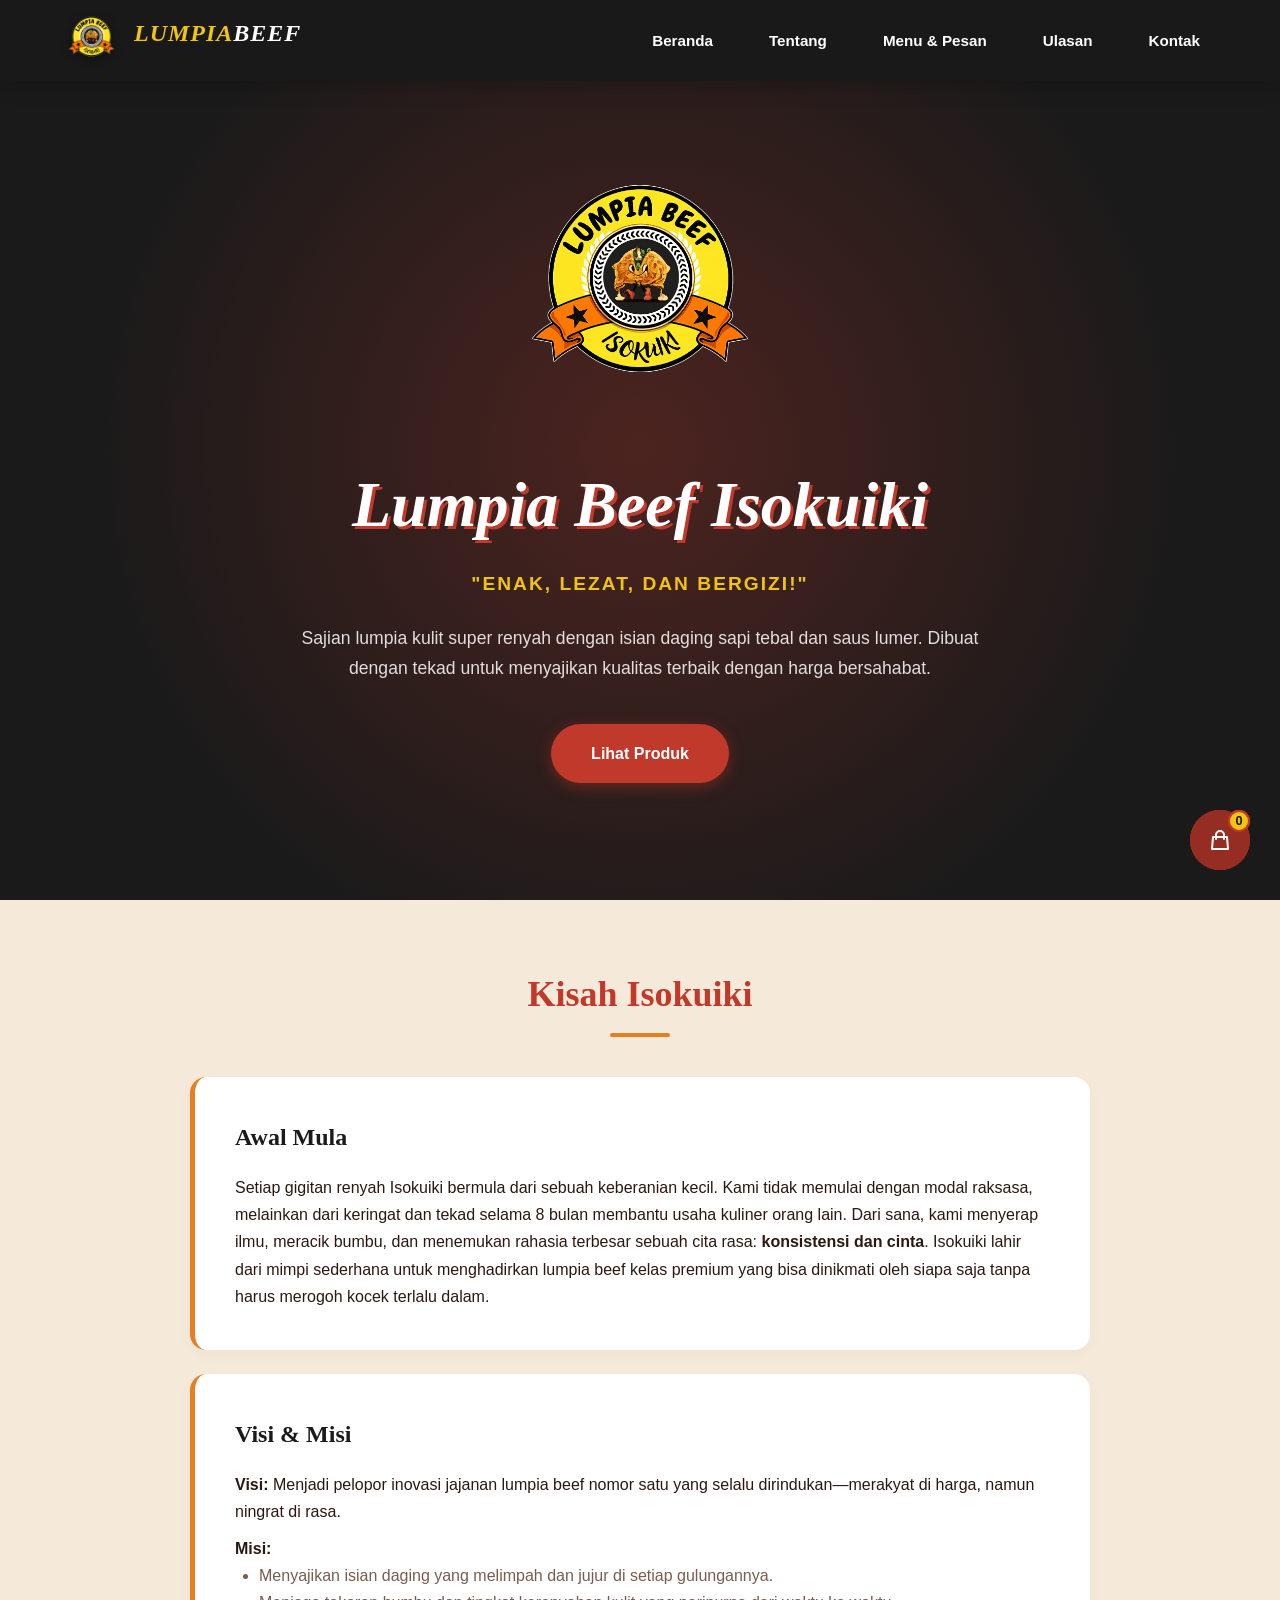
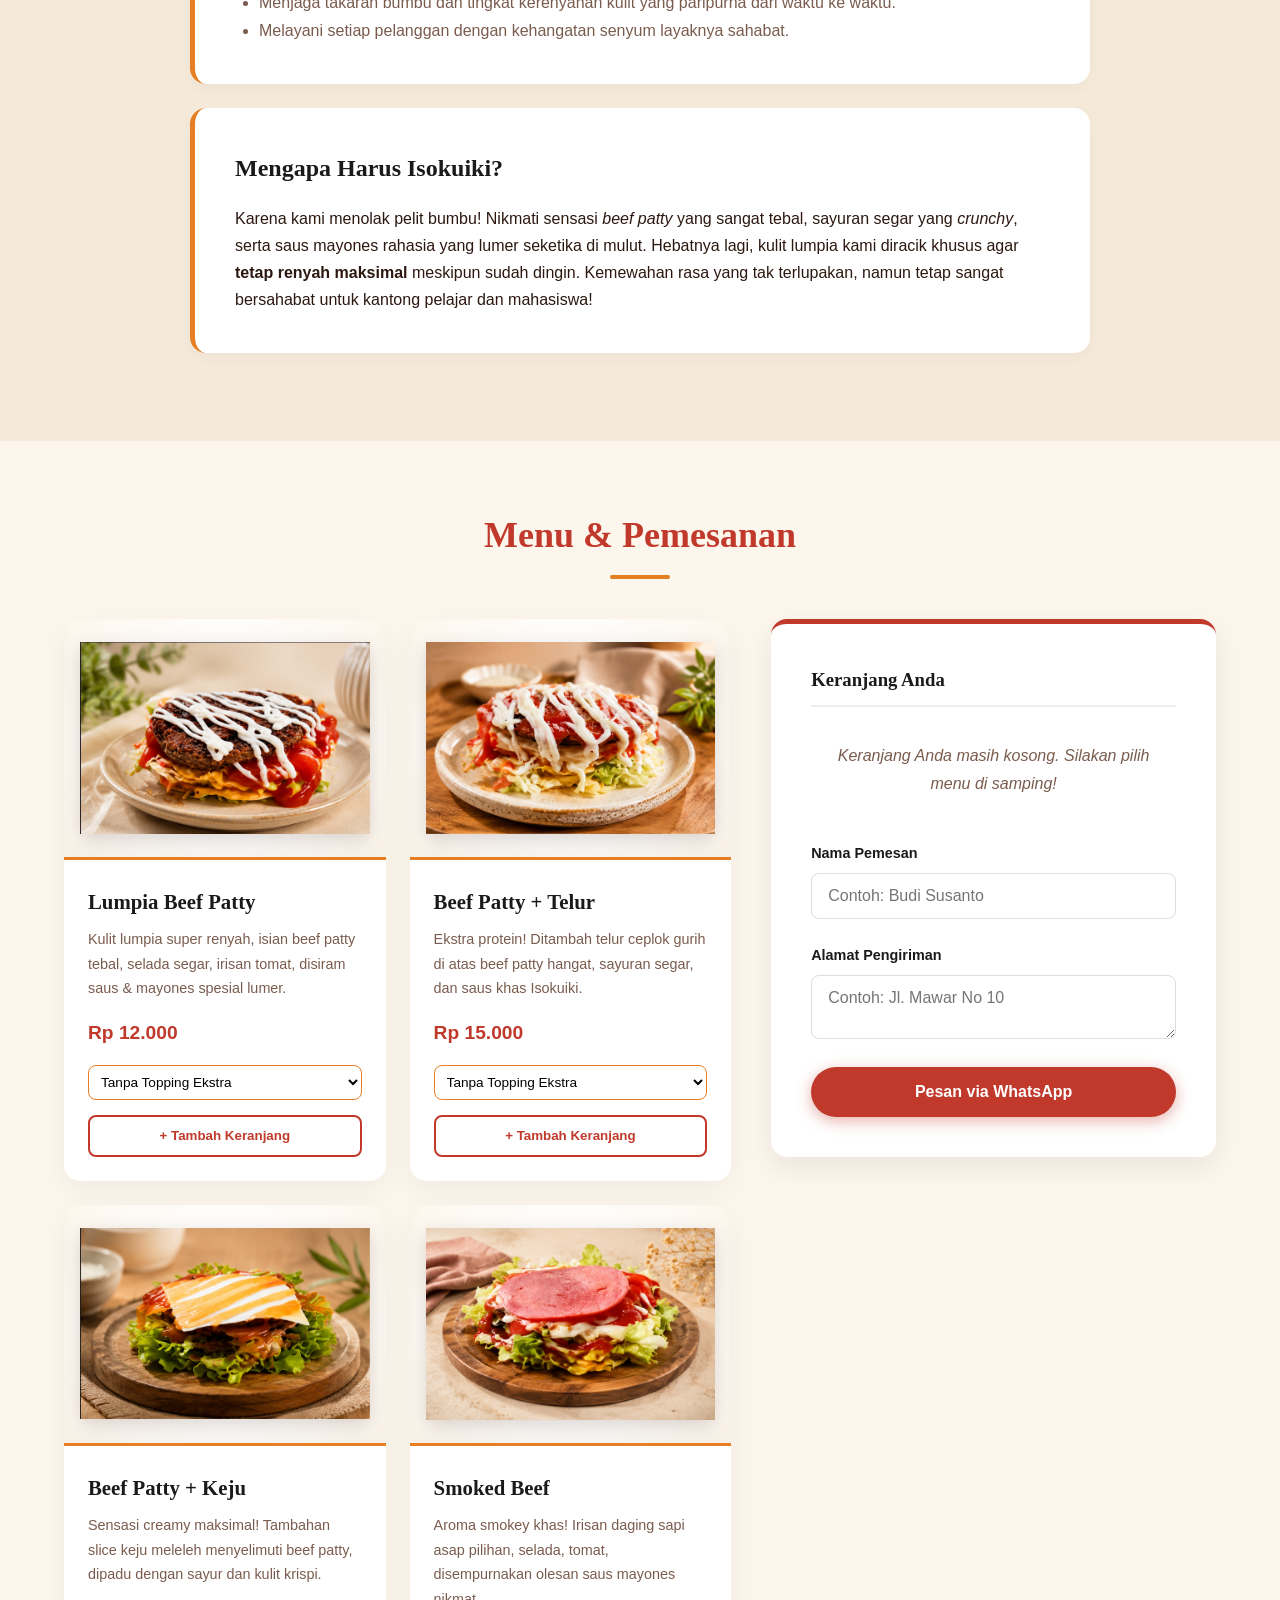
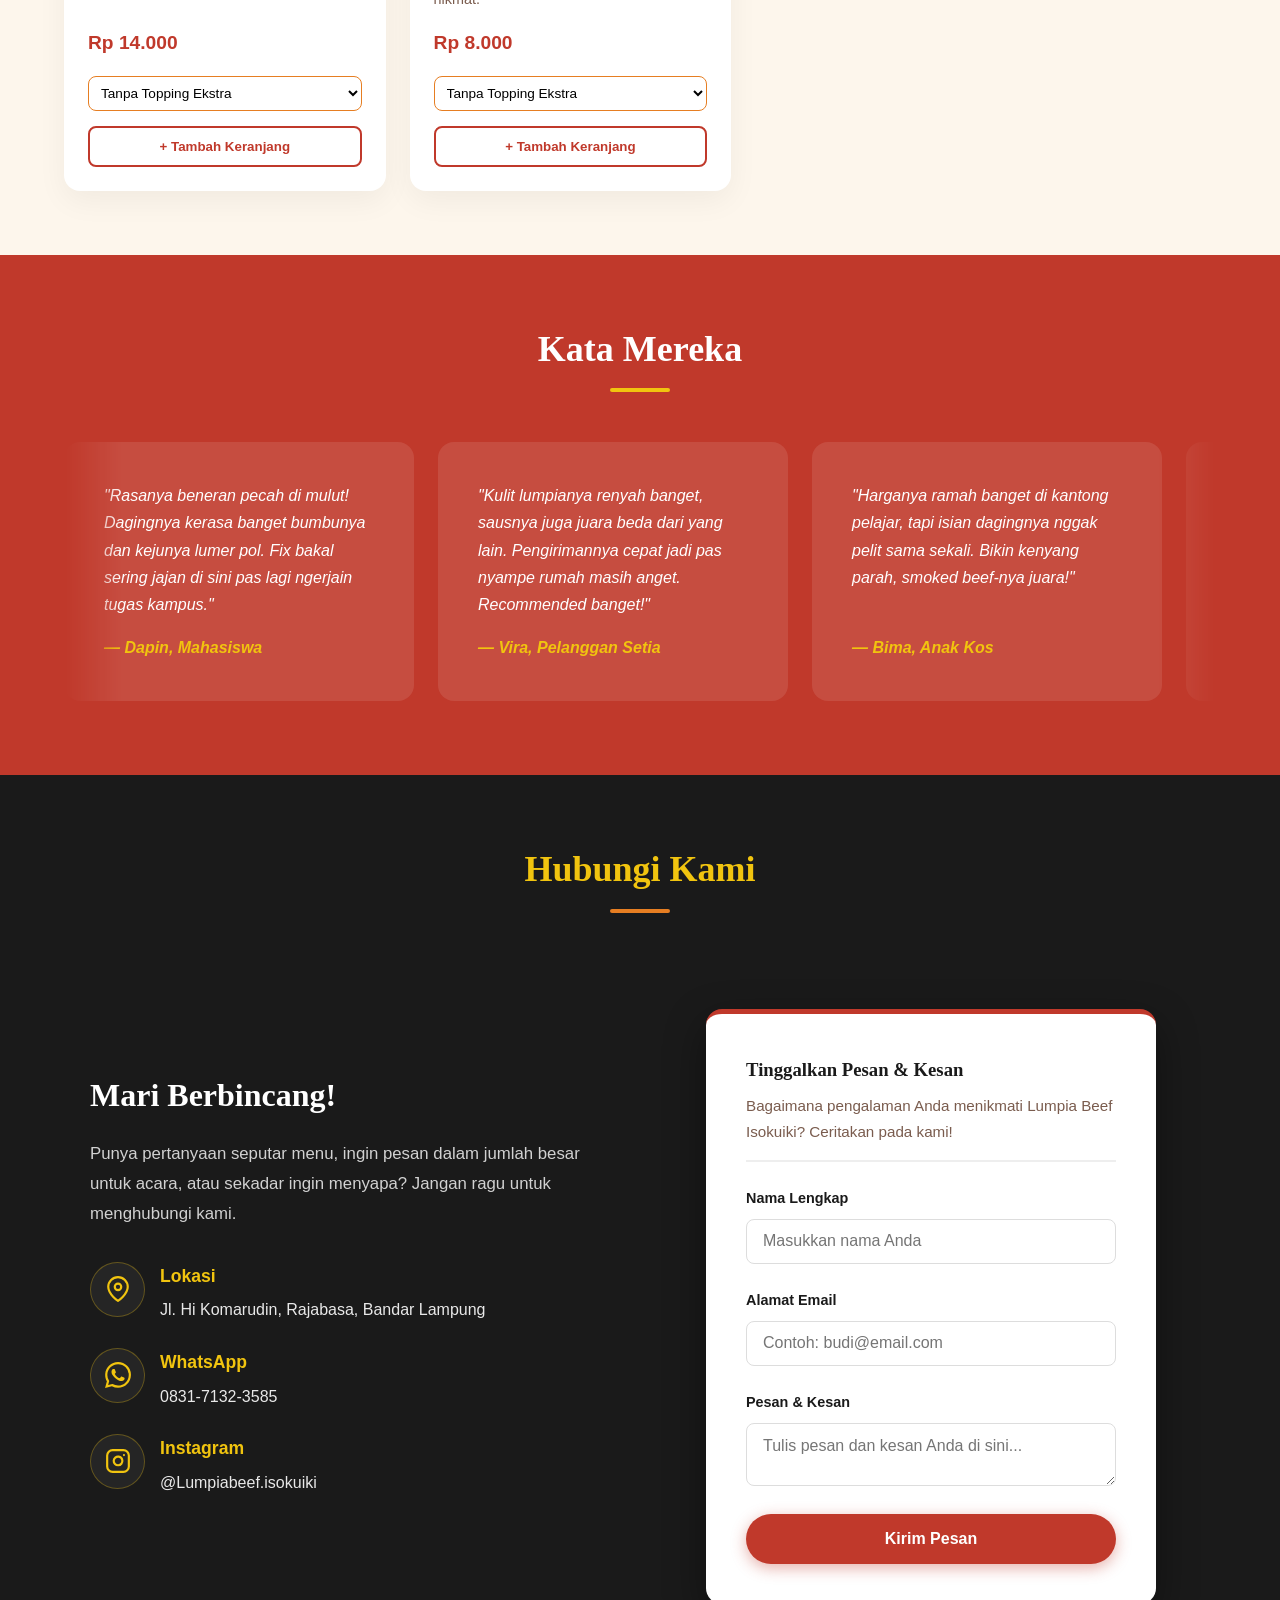
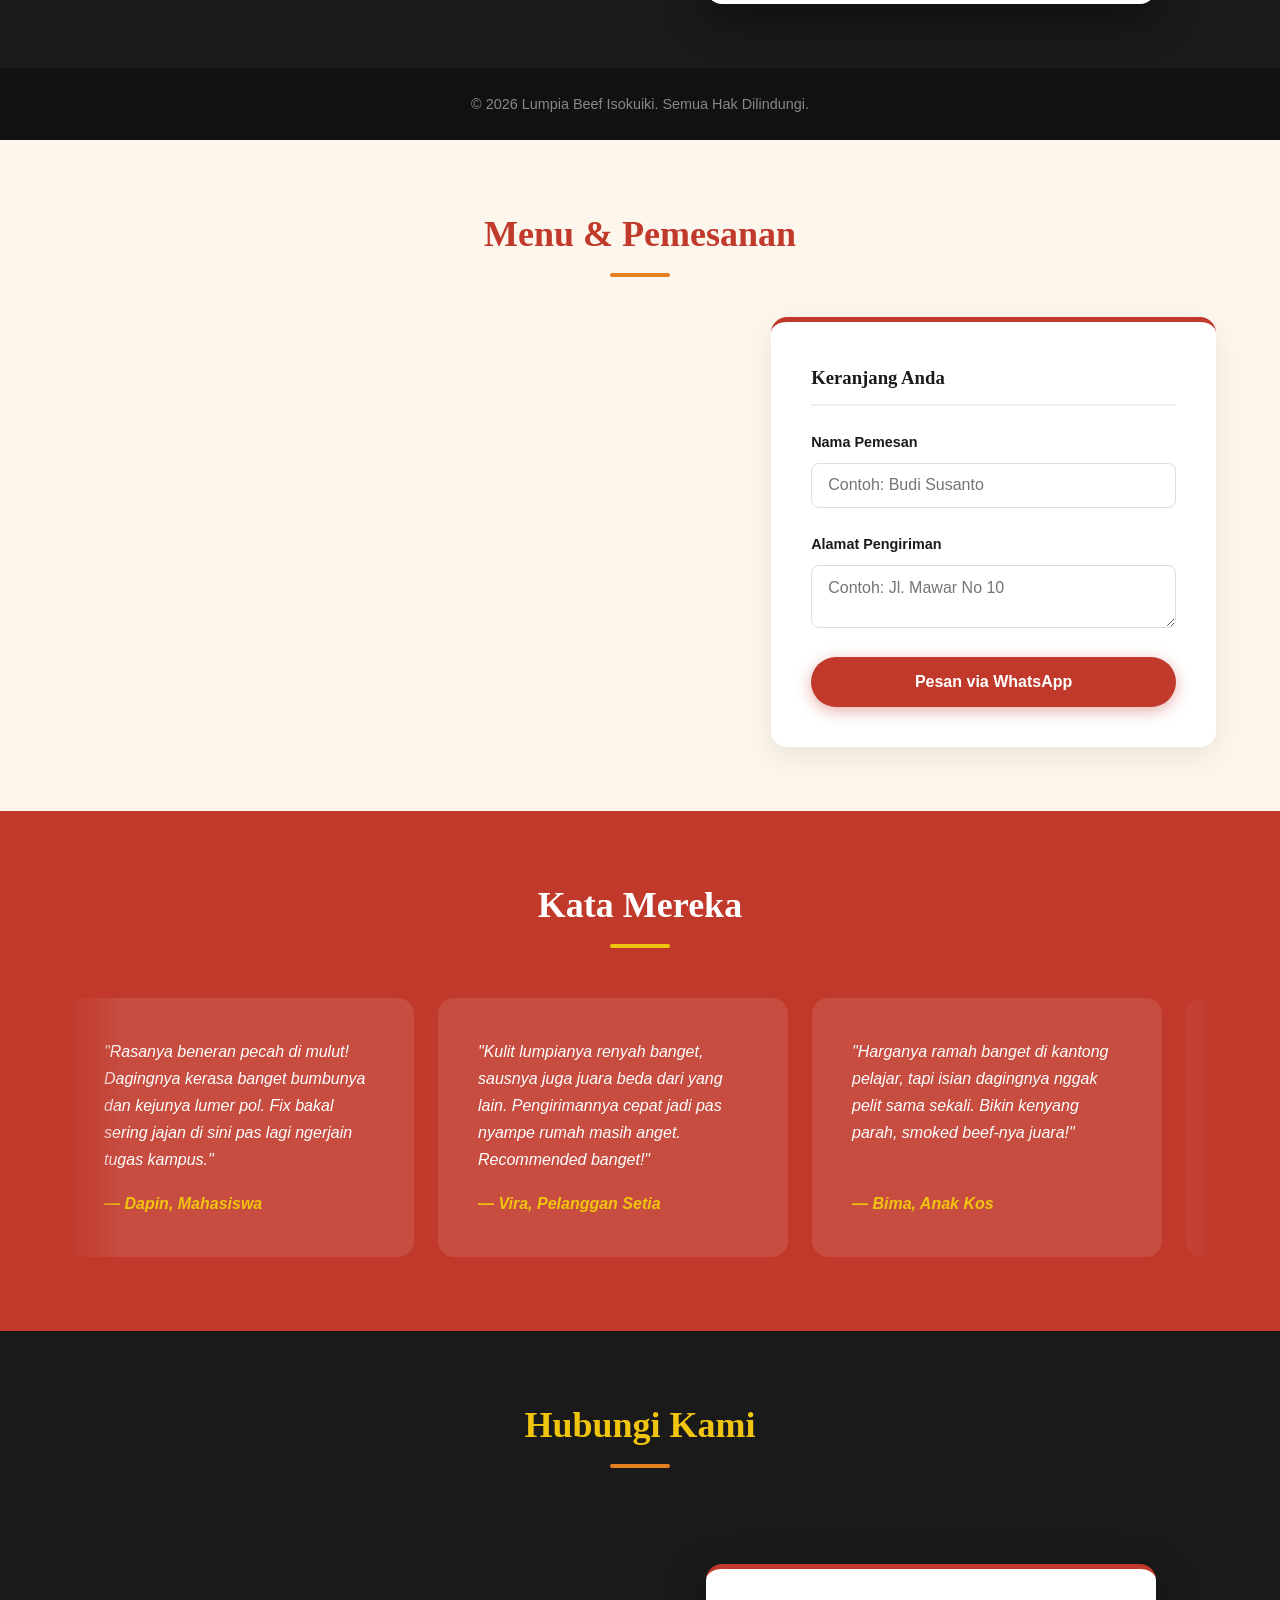
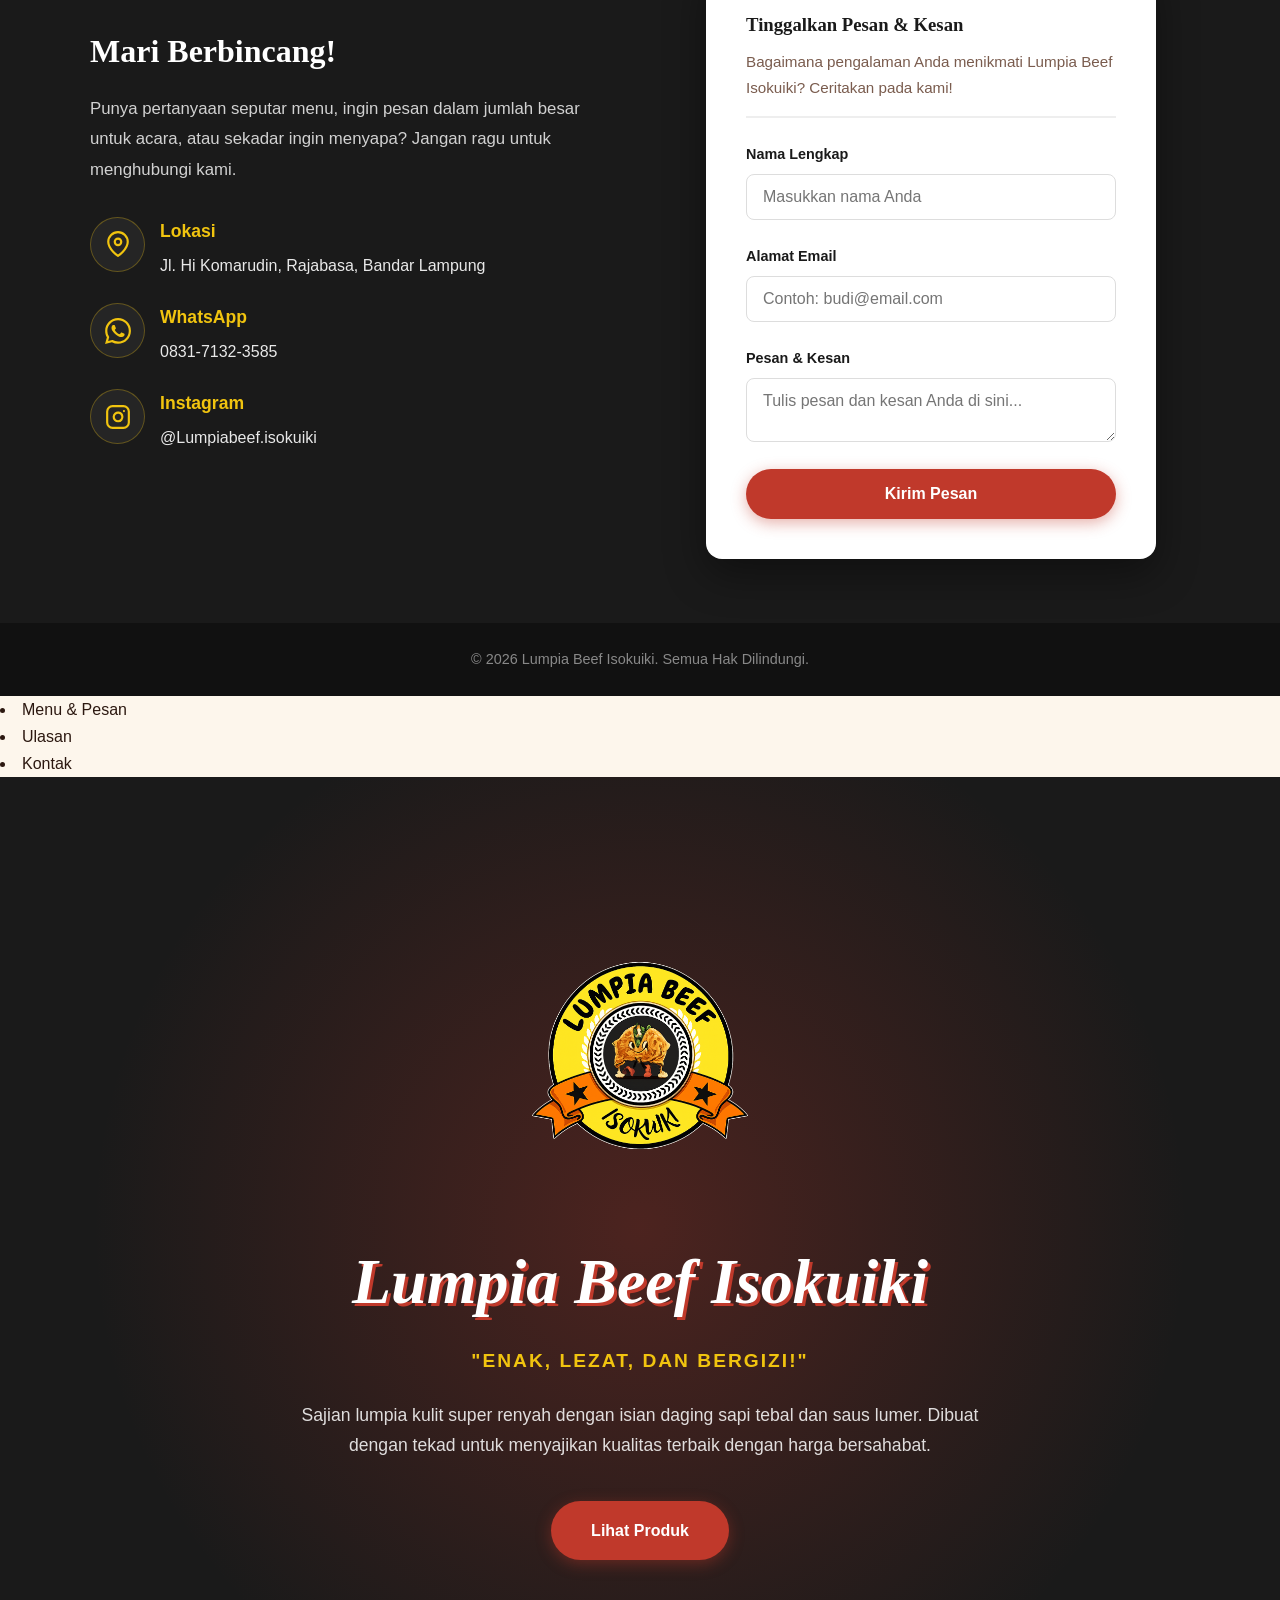
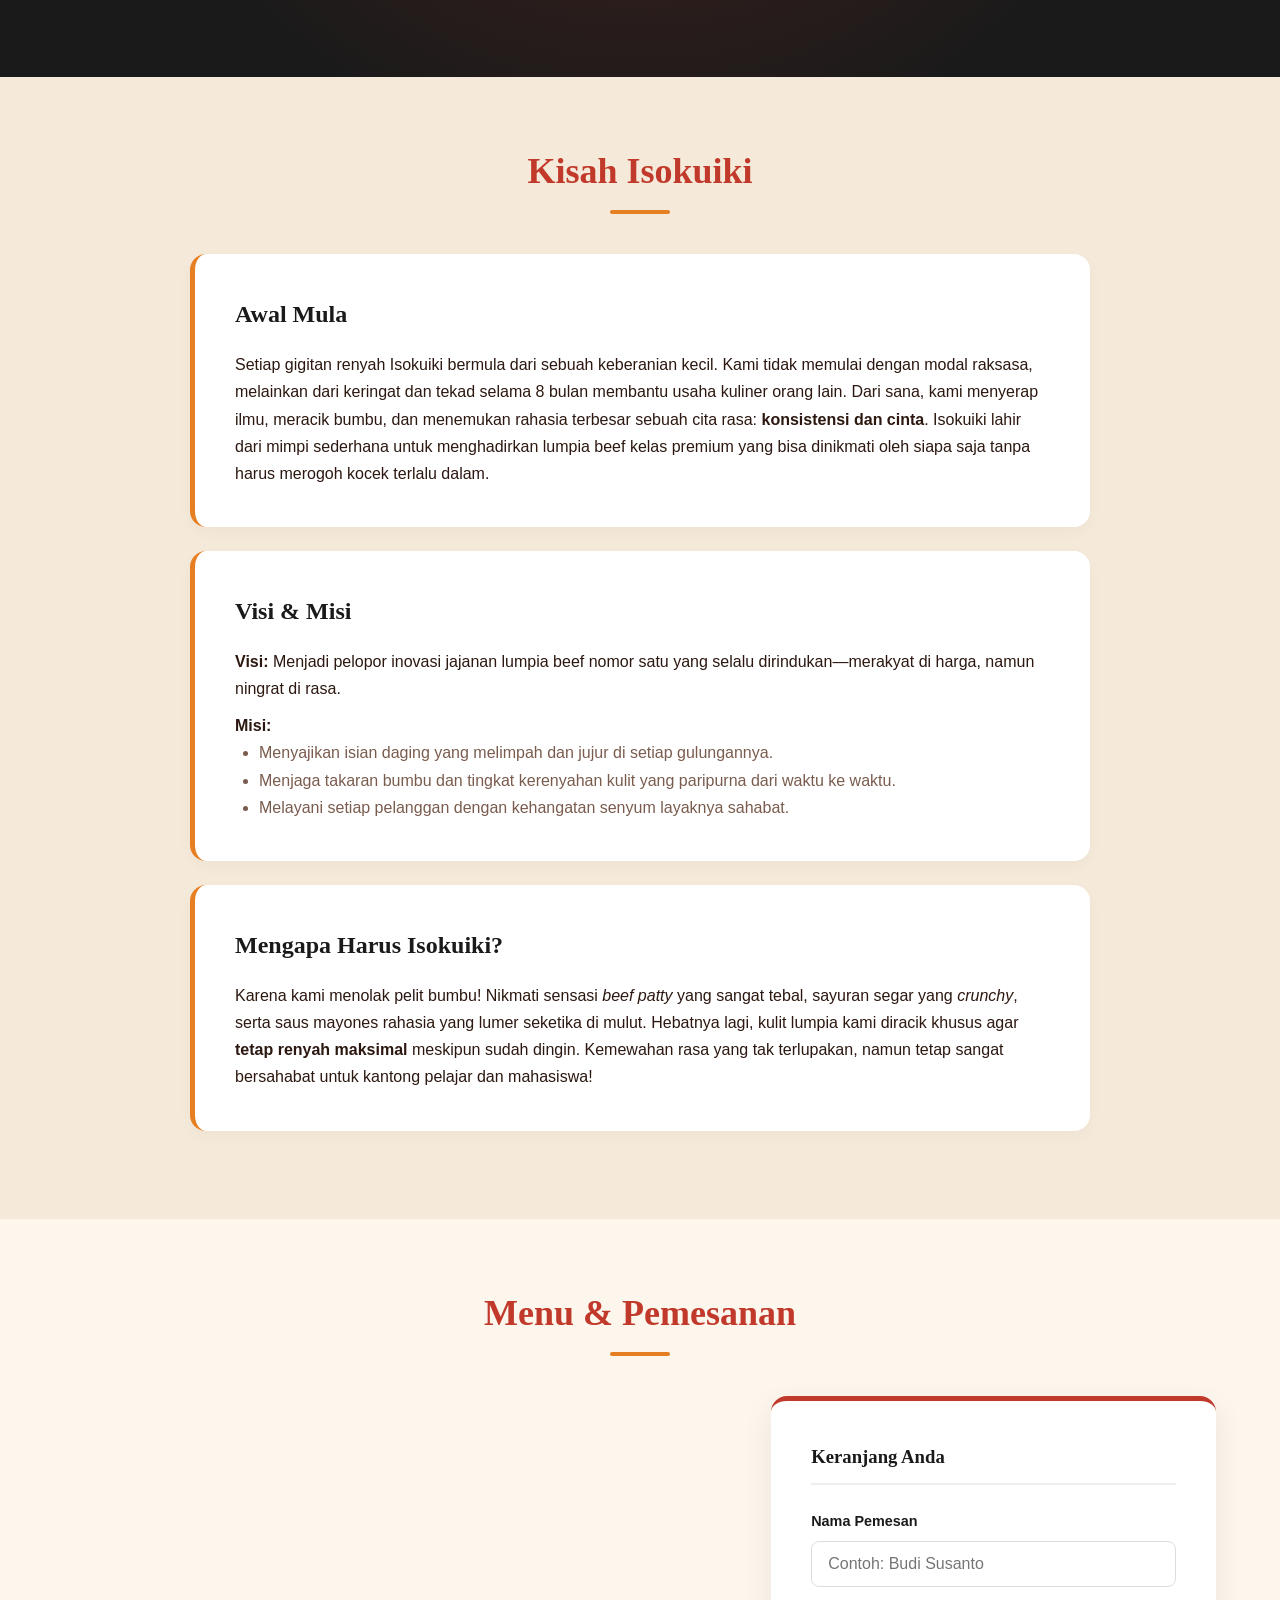
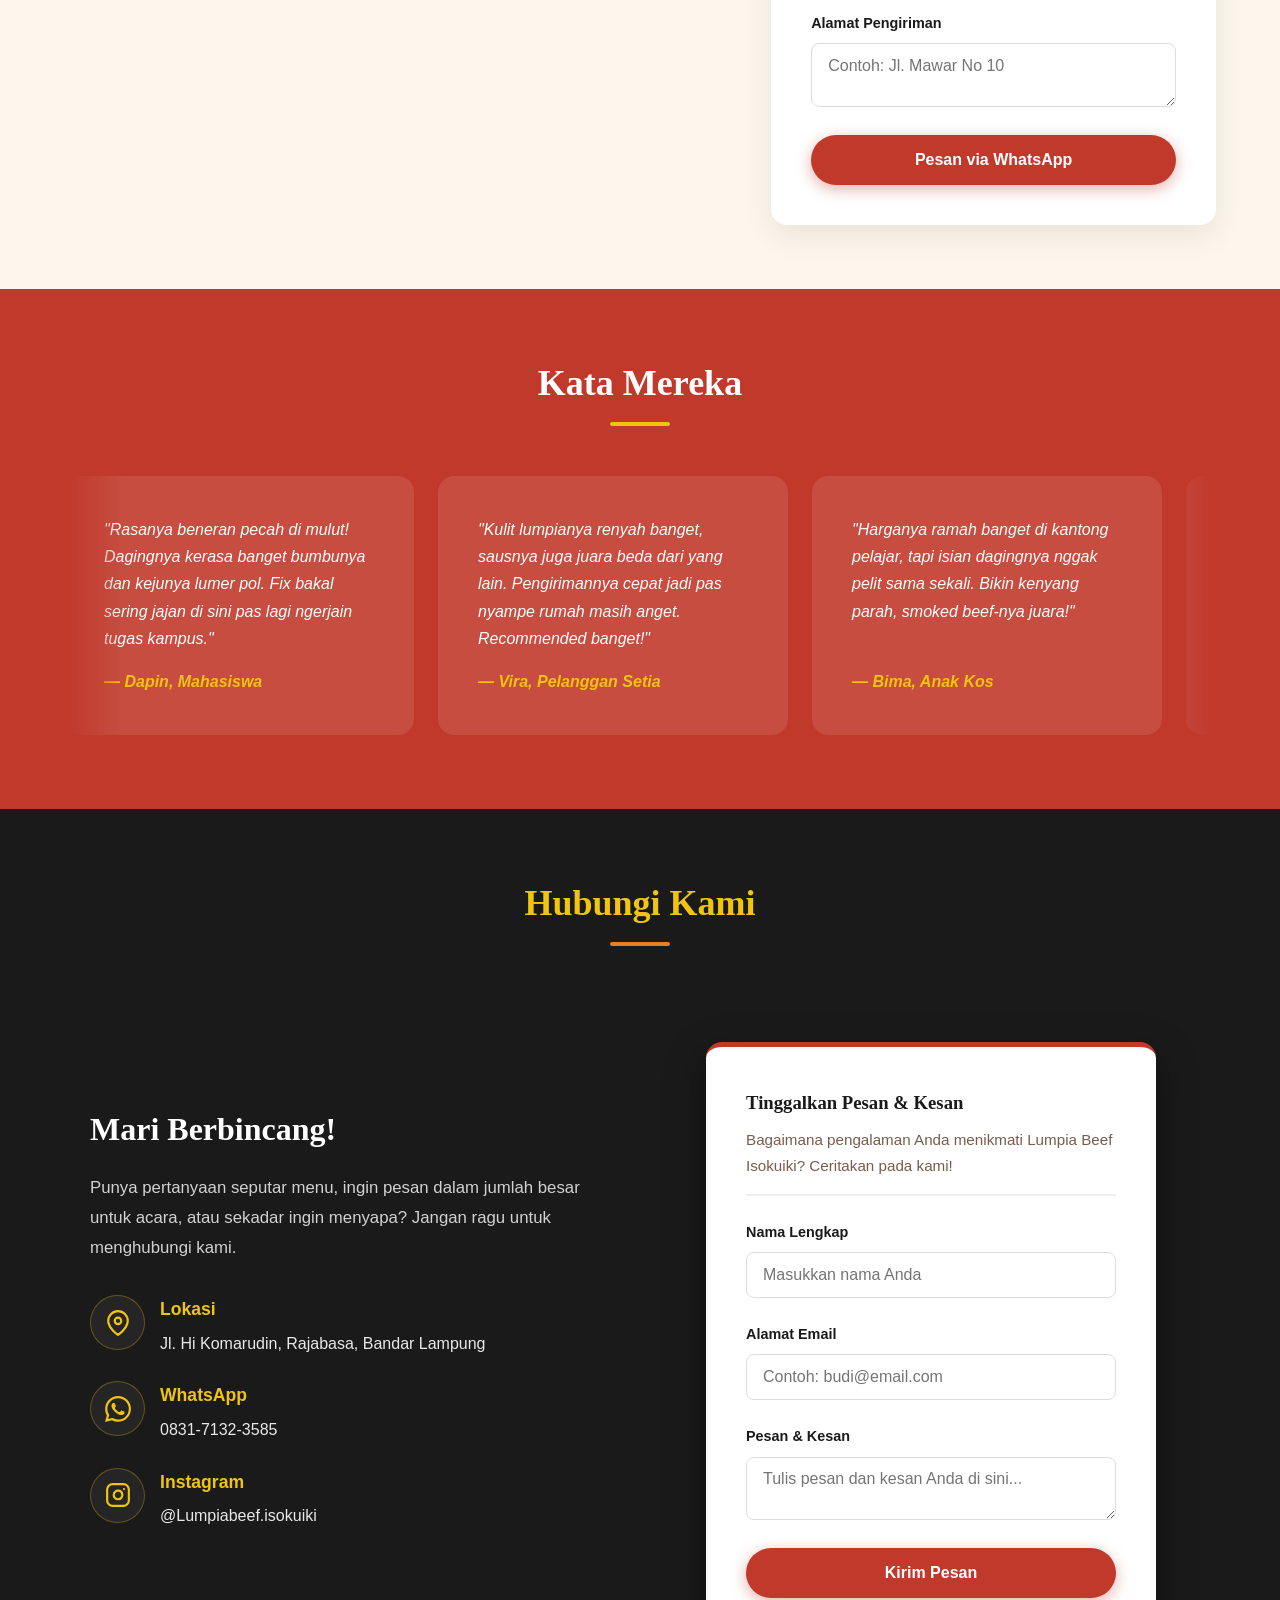
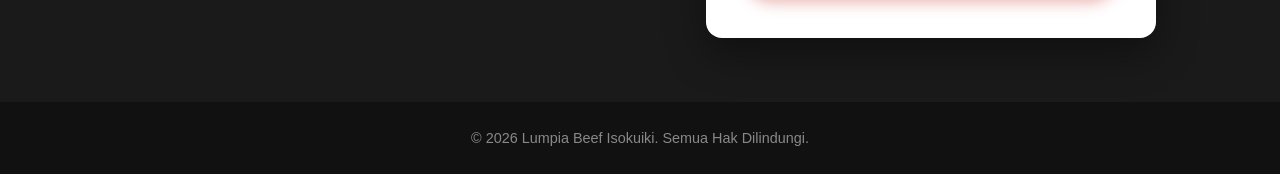
==== commit 872e4f1b: "Add product ordering and review sections Added a new section for product ordering and customer revie" ====
--- a/index.html
+++ b/index.html
@@ -478,6 +478,350 @@
       AOS.init();
     </script>
   </body>
+  </html>    </section>
+
+    <section id="produk">
+      <h2 class="section-title">Menu & Pemesanan</h2>
+
+      <div class="produk-layout">
+        <div class="produk-grid" id="produk-container"></div>
+        <div id="area-pesanan">
+          <div class="form-container">
+            <h3 class="h3-form-container">Keranjang Anda</h3>
+
+            <div id="cart-items-container"></div>
+
+            <div class="cart-summary" id="cart-summary" style="display: none">
+              <div class="summary-row">
+                <span>Subtotal</span>
+                <span id="summary-subtotal">Rp 0</span>
+              </div>
+              <div class="summary-row">
+                <span>Ongkir (Estimasi)</span>
+                <span>Menyesuaikan WA</span>
+              </div>
+              <div class="summary-row total">
+                <span>Total Estimasi</span>
+                <span id="summary-total">Rp 0</span>
+              </div>
+              <p class="p-wajib-dua">*Wajib memesan minimal 2 produk!</p>
+            </div>
+
+            <div class="form-group">
+              <label for="nama_pemesan">Nama Pemesan</label>
+              <input
+                type="text"
+                id="nama_pemesan"
+                class="form-control"
+                placeholder="Contoh: Budi Susanto"
+              />
+            </div>
+
+            <div class="form-group">
+              <label for="alamat_pemesan">Alamat Pengiriman</label>
+              <textarea
+                id="alamat_pemesan"
+                class="form-control"
+                placeholder="Contoh: Jl. Mawar No 10"
+              ></textarea>
+            </div>
+
+            <button onclick="prosesCheckout()" class="btn-primary pesan-wa-btn">
+              Pesan via WhatsApp
+            </button>
+          </div>
+        </div>
+      </div>
+    </section>
+    <section id="ulasan">
+      <h2 class="section-title">Kata Mereka</h2>
+
+      <div class="ulasan-slider">
+        <div class="ulasan-track">
+          <div class="ulasan-card">
+            <blockquote>
+              <p>
+                "Rasanya beneran pecah di mulut! Dagingnya kerasa banget
+                bumbunya dan kejunya lumer pol. Fix bakal sering jajan di sini
+                pas lagi ngerjain tugas kampus."
+              </p>
+              <cite>— Dapin, Mahasiswa</cite>
+            </blockquote>
+          </div>
+          <div class="ulasan-card">
+            <blockquote>
+              <p>
+                "Kulit lumpianya renyah banget, sausnya juga juara beda dari
+                yang lain. Pengirimannya cepat jadi pas nyampe rumah masih
+                anget. Recommended banget!"
+              </p>
+              <cite>— Vira, Pelanggan Setia</cite>
+            </blockquote>
+          </div>
+          <div class="ulasan-card">
+            <blockquote>
+              <p>
+                "Harganya ramah banget di kantong pelajar, tapi isian dagingnya
+                nggak pelit sama sekali. Bikin kenyang parah, smoked beef-nya
+                juara!"
+              </p>
+              <cite>— Bima, Anak Kos</cite>
+            </blockquote>
+          </div>
+          <div class="ulasan-card">
+            <blockquote>
+              <p>
+                "Baru pertama nyobain varian beef patty pake telur dan keju.
+                Creamy, gurih, dan krispi di saat bersamaan. Bakal langganan
+                terus nih buat temen lembur!"
+              </p>
+              <cite>— Rina, Karyawan Swasta</cite>
+            </blockquote>
+          </div>
+        </div>
+        <div class="ulasan-track" aria-hidden="true">
+          <div class="ulasan-card">
+            <blockquote>
+              <p>
+                "Rasanya beneran pecah di mulut! Dagingnya kerasa banget
+                bumbunya dan kejunya lumer pol. Fix bakal sering jajan di sini
+                pas lagi ngerjain tugas kampus."
+              </p>
+              <cite>— Dapin, Mahasiswa</cite>
+            </blockquote>
+          </div>
+          <div class="ulasan-card">
+            <blockquote>
+              <p>
+                "Kulit lumpianya renyah banget, sausnya juga juara beda dari
+                yang lain. Pengirimannya cepat jadi pas nyampe rumah masih
+                anget. Recommended banget!"
+              </p>
+              <cite>— Vira, Pelanggan Setia</cite>
+            </blockquote>
+          </div>
+          <div class="ulasan-card">
+            <blockquote>
+              <p>
+                "Harganya ramah banget di kantong pelajar, tapi isian dagingnya
+                nggak pelit sama sekali. Bikin kenyang parah, smoked beef-nya
+                juara!"
+              </p>
+              <cite>— Bima, Anak Kos</cite>
+            </blockquote>
+          </div>
+          <div class="ulasan-card">
+            <blockquote>
+              <p>
+                "Baru pertama nyobain varian beef patty pake telur dan keju.
+                Creamy, gurih, dan krispi di saat bersamaan. Bakal langganan
+                terus nih buat temen lembur!"
+              </p>
+              <cite>— Rina, Karyawan Swasta</cite>
+            </blockquote>
+          </div>
+        </div>
+      </div>
+    </section>
+    <section id="kontak">
+      <h2 class="section-title">Hubungi Kami</h2>
+
+      <div class="kontak-layout">
+        <div class="contact-info-wrapper">
+          <h3>Mari Berbincang!</h3>
+          <p class="kontak-desc">
+            Punya pertanyaan seputar menu, ingin pesan dalam jumlah besar untuk
+            acara, atau sekadar ingin menyapa? Jangan ragu untuk menghubungi
+            kami.
+          </p>
+
+          <div class="contact-details">
+            <div class="detail-item">
+              <span class="icon">
+                <!-- Ikon lokasi -->
+                <svg
+                  xmlns="[http://www.w3.org/2000/svg](http://www.w3.org/2000/svg)"
+                  viewBox="0 0 24 24"
+                  fill="none"
+                  stroke="currentColor"
+                  stroke-width="2"
+                  stroke-linecap="round"
+                  stroke-linejoin="round"
+                >
+                  <path
+                    d="M21 10c0 7-9 13-9 13s-9-6-9-13a9 9 0 0 1 18 0z"
+                  ></path>
+                  <circle cx="12" cy="10" r="3"></circle>
+                </svg>
+              </span>
+              <div>
+                <strong>Lokasi</strong>
+                <p>Jl. Hi Komarudin, Rajabasa, Bandar Lampung</p>
+              </div>
+            </div>
+            <div class="detail-item">
+              <span class="icon">
+                <!-- Ikon WhatsApp -->
+                <svg
+                  xmlns="[http://www.w3.org/2000/svg](http://www.w3.org/2000/svg)"
+                  viewBox="0 0 24 24"
+                  fill="currentColor"
+                >
+                  <path
+                    d="M17.472 14.382c-.297-.149-1.758-.867-2.03-.967-.273-.099-.471-.148-.67.15-.197.297-.767.966-.94 1.164-.173.199-.347.223-.644.075-.297-.15-1.255-.463-2.39-1.475-.883-.788-1.48-1.761-1.653-2.059-.173-.297-.018-.458.13-.606.134-.133.298-.347.446-.52.149-.174.198-.298.298-.497.099-.198.05-.371-.025-.52-.075-.149-.669-1.612-.916-2.207-.242-.579-.487-.5-.669-.51a12.8 12.8 0 0 0-.57-.01c-.198 0-.52.074-.792.372-.272.297-1.04 1.016-1.04 2.479 0 1.462 1.065 2.875 1.213 3.074.149.198 2.096 3.2 5.077 4.487.709.306 1.262.489 1.694.625.712.227 1.36.195 1.871.118.571-.085 1.758-.719 2.006-1.413.248-.694.248-1.289.173-1.413-.074-.124-.272-.198-.57-.347m-5.421 7.403h-.004a9.87 9.87 0 0 1-5.031-1.378l-.361-.214-3.741.982.998-3.648-.235-.374a9.86 9.86 0 0 1-1.51-5.26c.001-5.45 4.436-9.884 9.888-9.884 2.64 0 5.122 1.03 6.988 2.898a9.825 9.825 0 0 1 2.893 6.994c-.003 5.45-4.437 9.884-9.885 9.884m8.413-18.297A11.815 11.815 0 0 0 12.05 0C5.495 0 .16 5.335.157 11.892c0 2.096.547 4.142 1.588 5.945L.057 24l6.305-1.654a11.882 11.882 0 0 0 5.683 1.448h.005c6.554 0 11.89-5.335 11.893-11.893a11.821 11.821 0 0 0-3.48-8.413Z"
+                  />
+                </svg>
+              </span>
+              <div>
+                <strong>WhatsApp</strong>
+                <p>
+                  <a
+                    href="[https://wa.me/6283171323585](https://wa.me/6283171323585)"
+                    target="_blank"
+                    >0831-7132-3585</a
+                  >
+                </p>
+              </div>
+            </div>
+            <div class="detail-item">
+              <span class="icon">
+                <!-- Ikon Instagram -->
+                <svg
+                  xmlns="[http://www.w3.org/2000/svg](http://www.w3.org/2000/svg)"
+                  viewBox="0 0 24 24"
+                  fill="none"
+                  stroke="currentColor"
+                  stroke-width="2"
+                  stroke-linecap="round"
+                  stroke-linejoin="round"
+                >
+                  <rect x="2" y="2" width="20" height="20" rx="5" ry="5"></rect>
+                  <path
+                    d="M16 11.37A4 4 0 1 1 12.63 8 4 4 0 0 1 16 11.37z"
+                  ></path>
+                  <line x1="17.5" y1="6.5" x2="17.51" y2="6.5"></line>
+                </svg>
+              </span>
+              <div>
+                <strong>Instagram</strong>
+                <p>
+                  <a
+                    href="[https://www.instagram.com/lumpiabeef.isokuiki/](https://www.instagram.com/lumpiabeef.isokuiki/)"
+                    target="_blank"
+                    >@Lumpiabeef.isokuiki</a
+                  >
+                </p>
+              </div>
+            </div>
+          </div>
+        </div>
+
+        <!-- Kolom kontak kanan-->
+        <form id="form-kontak" class="contact-form-container">
+          <h3 class="h3-form-kontak">Tinggalkan Pesan & Kesan</h3>
+          <p class="p-form-kontak">
+            Bagaimana pengalaman Anda menikmati Lumpia Beef Isokuiki? Ceritakan
+            pada kami!
+          </p>
+
+          <div class="form-group">
+            <label for="kontak_nama">Nama Lengkap</label>
+            <input
+              type="text"
+              id="kontak_nama"
+              class="form-control"
+              placeholder="Masukkan nama Anda"
+            />
+            <div class="error-msg" id="error_nama">
+              Mohon periksa kembali, kolom nama tidak boleh dibiarkan kosong.
+            </div>
+          </div>
+
+          <div class="form-group">
+            <label for="kontak_email">Alamat Email</label>
+            <input
+              type="email"
+              id="kontak_email"
+              class="form-control"
+              placeholder="Contoh: budi@email.com"
+            />
+            <div class="error-msg" id="error_email">
+              Mohon periksa kembali, email tidak boleh kosong dan harus
+              mengandung karakter @ serta titik.
+            </div>
+          </div>
+
+          <div class="form-group">
+            <label for="kontak_pesan">Pesan & Kesan</label>
+            <textarea
+              id="kontak_pesan"
+              class="form-control"
+              placeholder="Tulis pesan dan kesan Anda di sini..."
+            ></textarea>
+            <div class="error-msg" id="error_pesan">
+              Mohon periksa kembali, kolom pesan tidak boleh dibiarkan kosong.
+            </div>
+          </div>
+
+          <button type="submit" class="btn-primary" style="width: 100%">
+            Kirim Pesan
+          </button>
+          <div class="success-msg" id="kontak_success">
+            Pesan Anda berhasil dikirim. Terima kasih!
+          </div>
+        </form>
+      </div>
+    </section>
+    <footer>
+      <p>&copy; 2026 Lumpia Beef Isokuiki. Semua Hak Dilindungi.</p>
+    </footer>
+
+    <a href="#area-pesanan" class="floating-cart">
+      <svg
+        style="width: 24px; height: 24px"
+        fill="none"
+        stroke="currentColor"
+        viewBox="0 0 24 24"
+      >
+        <path
+          stroke-linecap="round"
+          stroke-linejoin="round"
+          stroke-width="2"
+          d="M16 11V7a4 4 0 00-8 0v4M5 9h14l1 12H4L5 9z"
+        />
+      </svg>
+      <div class="cart-badge" id="cart-badge">0</div>
+    </a>
+
+    <button
+      id="scrollTopBtn"
+      class="scroll-top-btn"
+      aria-label="Kembali ke atas"
+    >
+      <svg
+        xmlns="[http://www.w3.org/2000/svg](http://www.w3.org/2000/svg)"
+        width="28"
+        height="28"
+        viewBox="0 0 24 24"
+        fill="none"
+        stroke="currentColor"
+        stroke-width="2.5"
+        stroke-linecap="round"
+        stroke-linejoin="round"
+      >
+        <polyline points="17 11 12 6 7 11"></polyline>
+        <polyline points="17 18 12 13 7 18"></polyline>
+      </svg>
+    </button>
+
+    <div id="toast">Item ditambahkan ke keranjang!</div>
+
+    <script src="script.js"></script>
+    <script src="https://unpkg.com/aos@2.3.1/dist/aos.js"></script>
+    <script>
+      AOS.init();
+    </script>
+  </body>
 </html>
           <li><a href="#produk">Menu & Pesan</a></li>
           <li><a href="#ulasan">Ulasan</a></li>
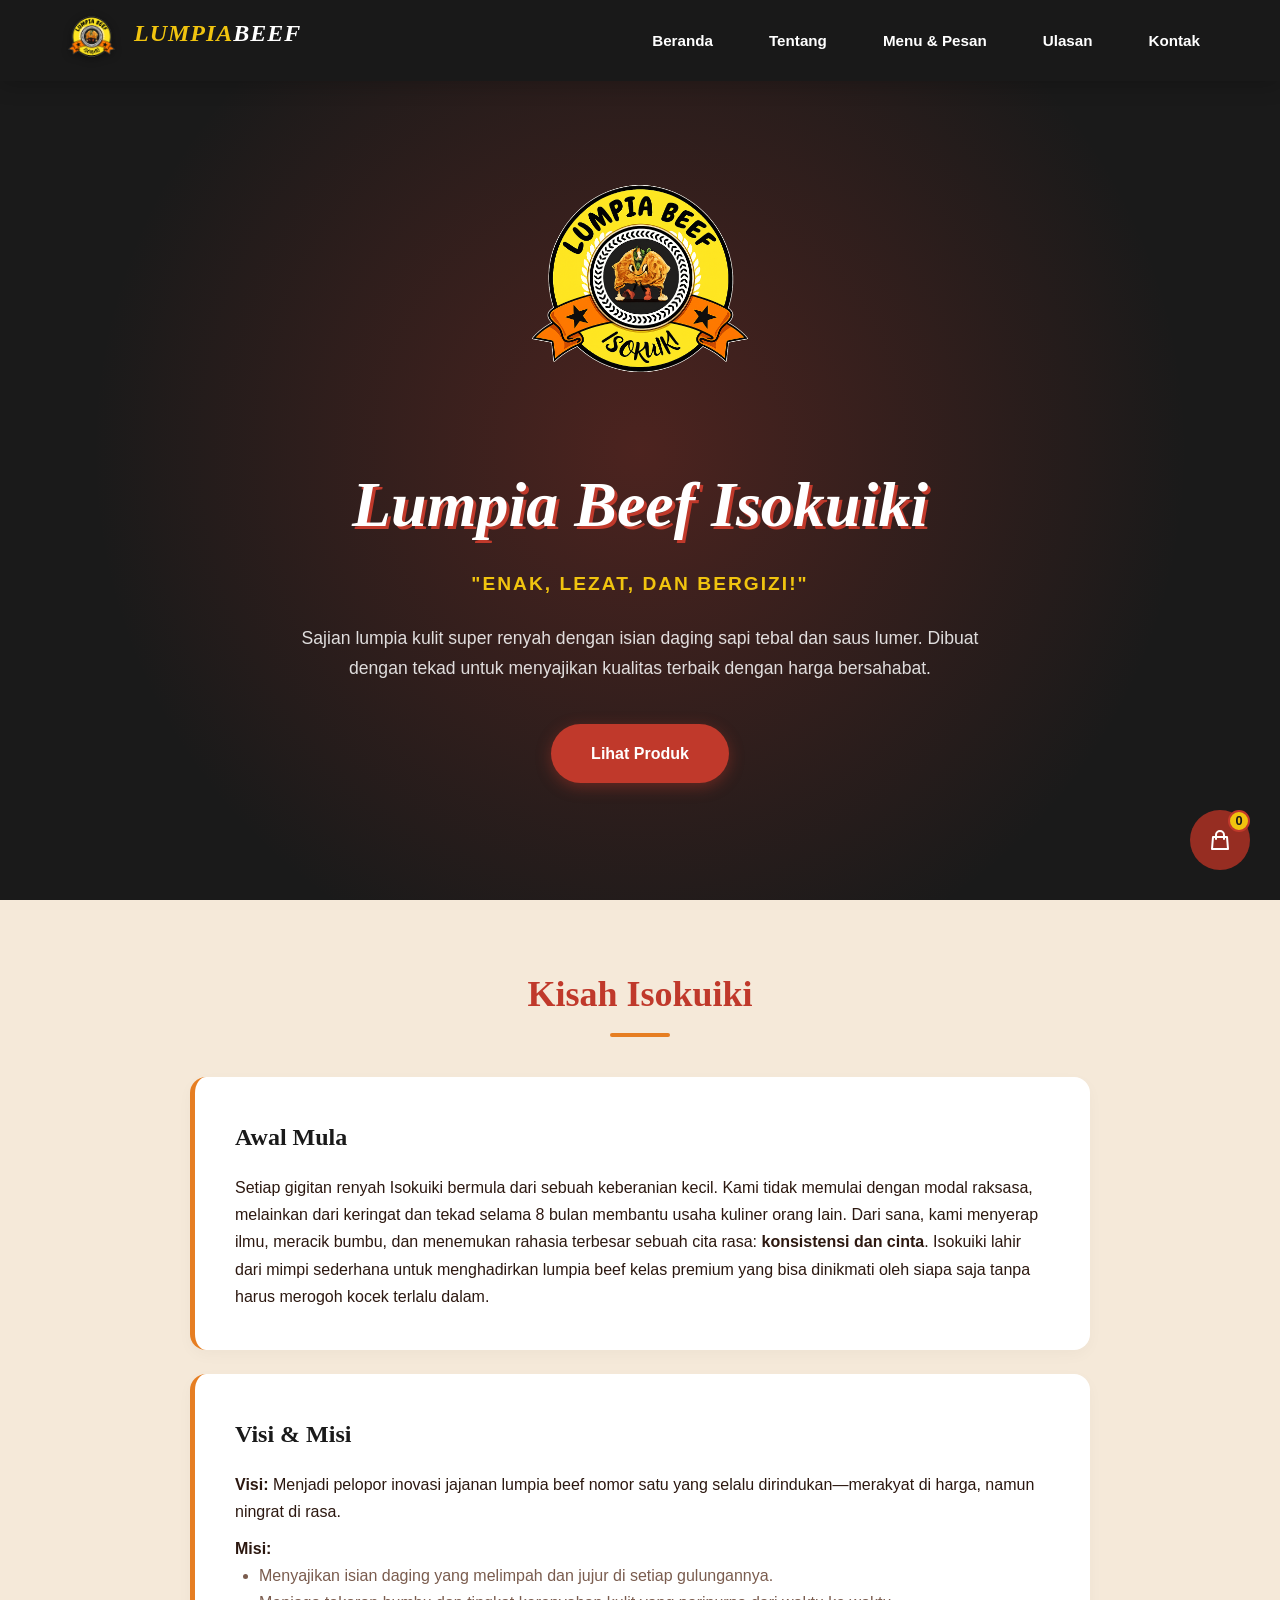
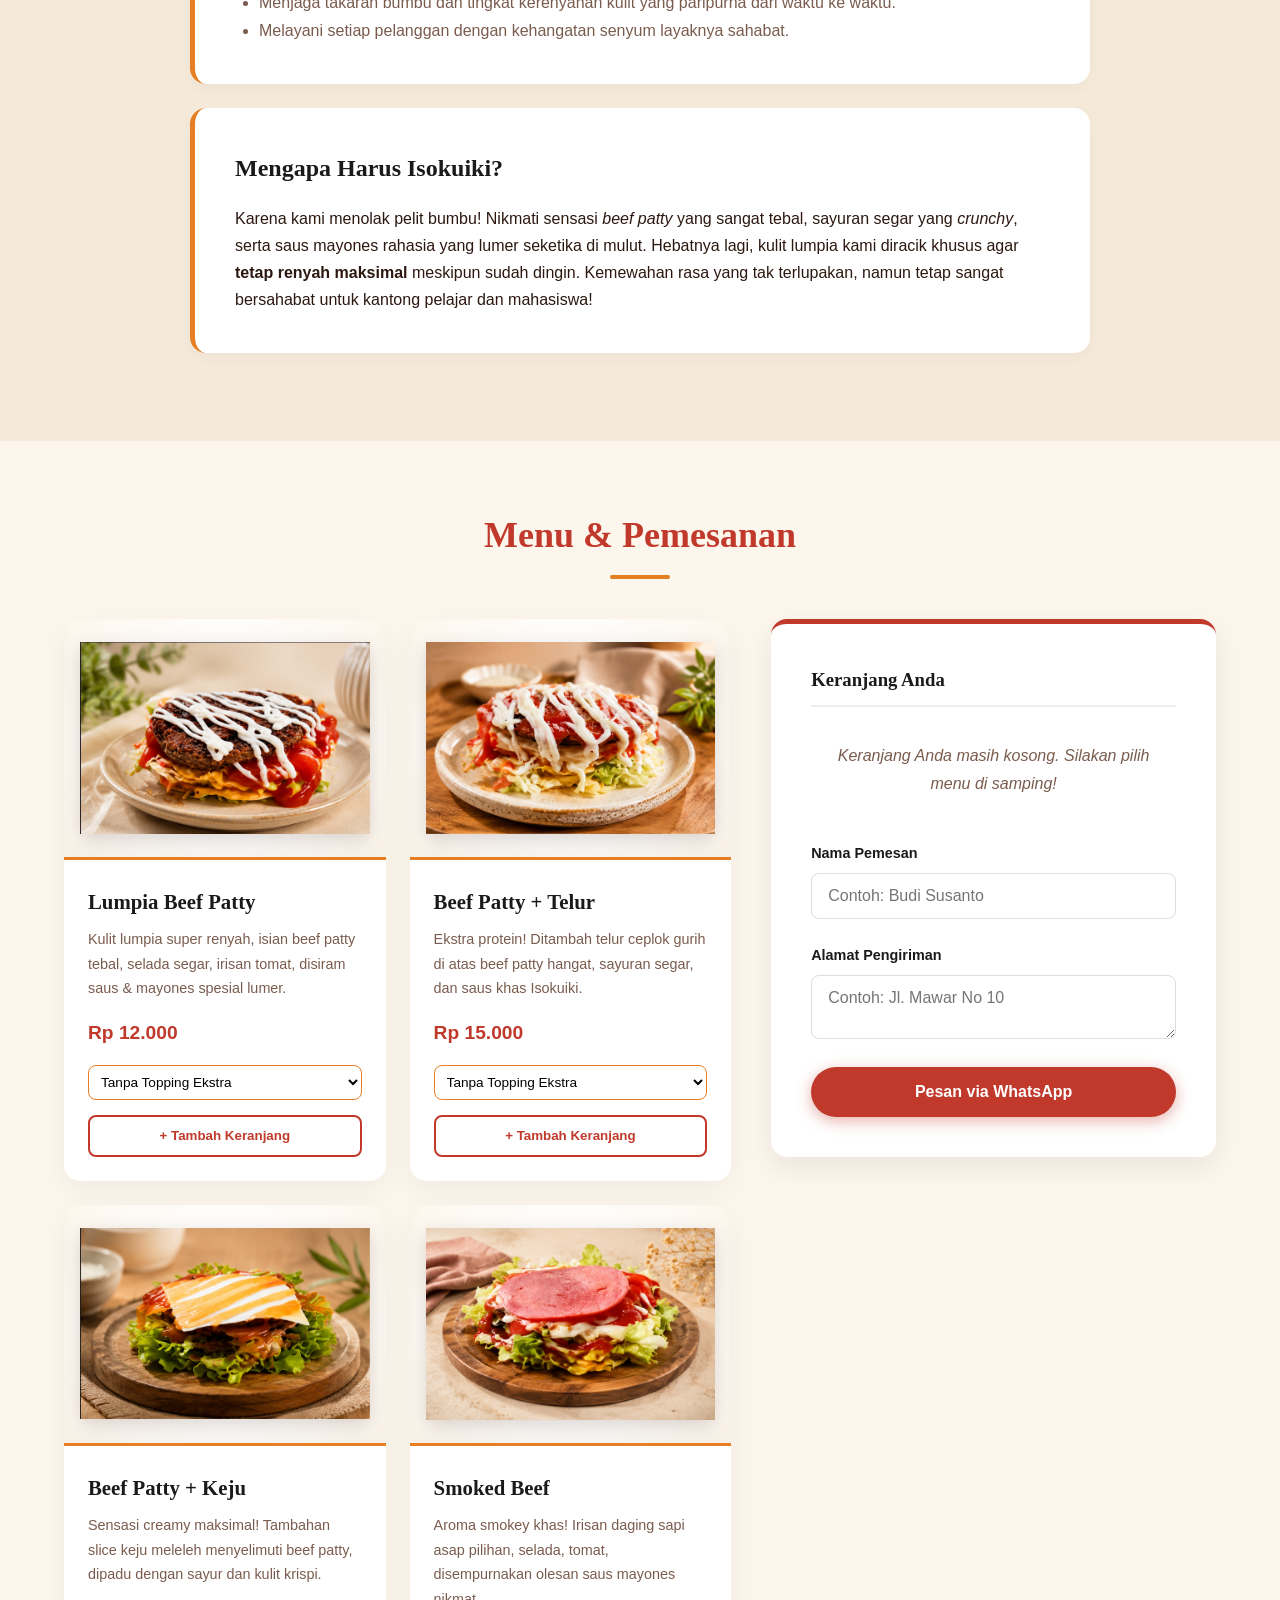
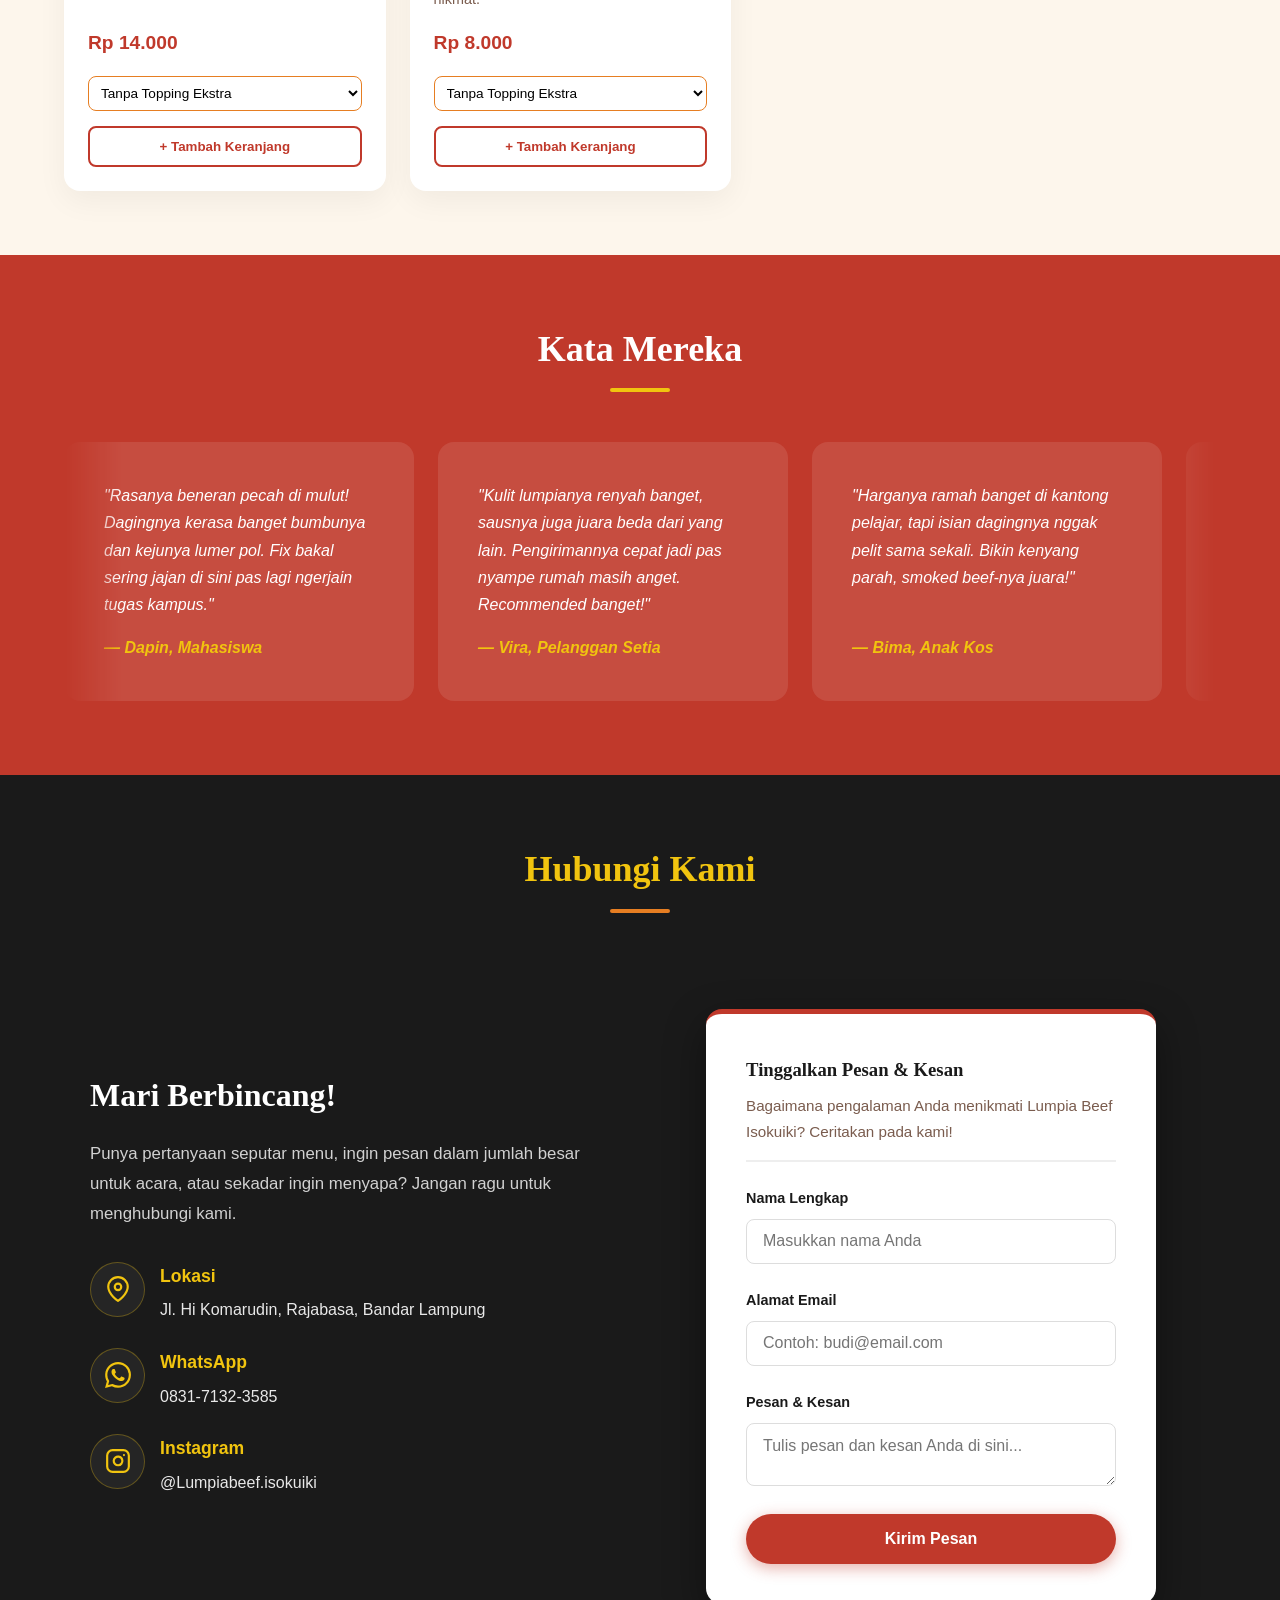
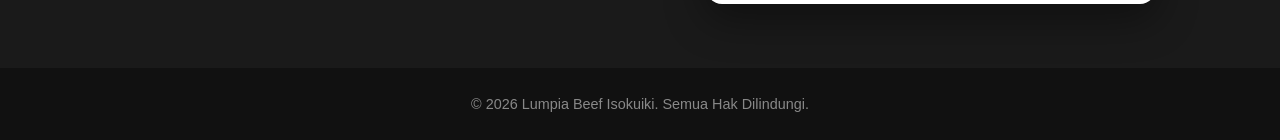
==== commit 12ec2a64: "Update index.html" ====
--- a/index.html
+++ b/index.html
@@ -478,729 +478,4 @@
       AOS.init();
     </script>
   </body>
-  </html>    </section>
-
-    <section id="produk">
-      <h2 class="section-title">Menu & Pemesanan</h2>
-
-      <div class="produk-layout">
-        <div class="produk-grid" id="produk-container"></div>
-        <div id="area-pesanan">
-          <div class="form-container">
-            <h3 class="h3-form-container">Keranjang Anda</h3>
-
-            <div id="cart-items-container"></div>
-
-            <div class="cart-summary" id="cart-summary" style="display: none">
-              <div class="summary-row">
-                <span>Subtotal</span>
-                <span id="summary-subtotal">Rp 0</span>
-              </div>
-              <div class="summary-row">
-                <span>Ongkir (Estimasi)</span>
-                <span>Menyesuaikan WA</span>
-              </div>
-              <div class="summary-row total">
-                <span>Total Estimasi</span>
-                <span id="summary-total">Rp 0</span>
-              </div>
-              <p class="p-wajib-dua">*Wajib memesan minimal 2 produk!</p>
-            </div>
-
-            <div class="form-group">
-              <label for="nama_pemesan">Nama Pemesan</label>
-              <input
-                type="text"
-                id="nama_pemesan"
-                class="form-control"
-                placeholder="Contoh: Budi Susanto"
-              />
-            </div>
-
-            <div class="form-group">
-              <label for="alamat_pemesan">Alamat Pengiriman</label>
-              <textarea
-                id="alamat_pemesan"
-                class="form-control"
-                placeholder="Contoh: Jl. Mawar No 10"
-              ></textarea>
-            </div>
-
-            <button onclick="prosesCheckout()" class="btn-primary pesan-wa-btn">
-              Pesan via WhatsApp
-            </button>
-          </div>
-        </div>
-      </div>
-    </section>
-    <section id="ulasan">
-      <h2 class="section-title">Kata Mereka</h2>
-
-      <div class="ulasan-slider">
-        <div class="ulasan-track">
-          <div class="ulasan-card">
-            <blockquote>
-              <p>
-                "Rasanya beneran pecah di mulut! Dagingnya kerasa banget
-                bumbunya dan kejunya lumer pol. Fix bakal sering jajan di sini
-                pas lagi ngerjain tugas kampus."
-              </p>
-              <cite>— Dapin, Mahasiswa</cite>
-            </blockquote>
-          </div>
-          <div class="ulasan-card">
-            <blockquote>
-              <p>
-                "Kulit lumpianya renyah banget, sausnya juga juara beda dari
-                yang lain. Pengirimannya cepat jadi pas nyampe rumah masih
-                anget. Recommended banget!"
-              </p>
-              <cite>— Vira, Pelanggan Setia</cite>
-            </blockquote>
-          </div>
-          <div class="ulasan-card">
-            <blockquote>
-              <p>
-                "Harganya ramah banget di kantong pelajar, tapi isian dagingnya
-                nggak pelit sama sekali. Bikin kenyang parah, smoked beef-nya
-                juara!"
-              </p>
-              <cite>— Bima, Anak Kos</cite>
-            </blockquote>
-          </div>
-          <div class="ulasan-card">
-            <blockquote>
-              <p>
-                "Baru pertama nyobain varian beef patty pake telur dan keju.
-                Creamy, gurih, dan krispi di saat bersamaan. Bakal langganan
-                terus nih buat temen lembur!"
-              </p>
-              <cite>— Rina, Karyawan Swasta</cite>
-            </blockquote>
-          </div>
-        </div>
-        <div class="ulasan-track" aria-hidden="true">
-          <div class="ulasan-card">
-            <blockquote>
-              <p>
-                "Rasanya beneran pecah di mulut! Dagingnya kerasa banget
-                bumbunya dan kejunya lumer pol. Fix bakal sering jajan di sini
-                pas lagi ngerjain tugas kampus."
-              </p>
-              <cite>— Dapin, Mahasiswa</cite>
-            </blockquote>
-          </div>
-          <div class="ulasan-card">
-            <blockquote>
-              <p>
-                "Kulit lumpianya renyah banget, sausnya juga juara beda dari
-                yang lain. Pengirimannya cepat jadi pas nyampe rumah masih
-                anget. Recommended banget!"
-              </p>
-              <cite>— Vira, Pelanggan Setia</cite>
-            </blockquote>
-          </div>
-          <div class="ulasan-card">
-            <blockquote>
-              <p>
-                "Harganya ramah banget di kantong pelajar, tapi isian dagingnya
-                nggak pelit sama sekali. Bikin kenyang parah, smoked beef-nya
-                juara!"
-              </p>
-              <cite>— Bima, Anak Kos</cite>
-            </blockquote>
-          </div>
-          <div class="ulasan-card">
-            <blockquote>
-              <p>
-                "Baru pertama nyobain varian beef patty pake telur dan keju.
-                Creamy, gurih, dan krispi di saat bersamaan. Bakal langganan
-                terus nih buat temen lembur!"
-              </p>
-              <cite>— Rina, Karyawan Swasta</cite>
-            </blockquote>
-          </div>
-        </div>
-      </div>
-    </section>
-    <section id="kontak">
-      <h2 class="section-title">Hubungi Kami</h2>
-
-      <div class="kontak-layout">
-        <div class="contact-info-wrapper">
-          <h3>Mari Berbincang!</h3>
-          <p class="kontak-desc">
-            Punya pertanyaan seputar menu, ingin pesan dalam jumlah besar untuk
-            acara, atau sekadar ingin menyapa? Jangan ragu untuk menghubungi
-            kami.
-          </p>
-
-          <div class="contact-details">
-            <div class="detail-item">
-              <span class="icon">
-                <!-- Ikon lokasi -->
-                <svg
-                  xmlns="[http://www.w3.org/2000/svg](http://www.w3.org/2000/svg)"
-                  viewBox="0 0 24 24"
-                  fill="none"
-                  stroke="currentColor"
-                  stroke-width="2"
-                  stroke-linecap="round"
-                  stroke-linejoin="round"
-                >
-                  <path
-                    d="M21 10c0 7-9 13-9 13s-9-6-9-13a9 9 0 0 1 18 0z"
-                  ></path>
-                  <circle cx="12" cy="10" r="3"></circle>
-                </svg>
-              </span>
-              <div>
-                <strong>Lokasi</strong>
-                <p>Jl. Hi Komarudin, Rajabasa, Bandar Lampung</p>
-              </div>
-            </div>
-            <div class="detail-item">
-              <span class="icon">
-                <!-- Ikon WhatsApp -->
-                <svg
-                  xmlns="[http://www.w3.org/2000/svg](http://www.w3.org/2000/svg)"
-                  viewBox="0 0 24 24"
-                  fill="currentColor"
-                >
-                  <path
-                    d="M17.472 14.382c-.297-.149-1.758-.867-2.03-.967-.273-.099-.471-.148-.67.15-.197.297-.767.966-.94 1.164-.173.199-.347.223-.644.075-.297-.15-1.255-.463-2.39-1.475-.883-.788-1.48-1.761-1.653-2.059-.173-.297-.018-.458.13-.606.134-.133.298-.347.446-.52.149-.174.198-.298.298-.497.099-.198.05-.371-.025-.52-.075-.149-.669-1.612-.916-2.207-.242-.579-.487-.5-.669-.51a12.8 12.8 0 0 0-.57-.01c-.198 0-.52.074-.792.372-.272.297-1.04 1.016-1.04 2.479 0 1.462 1.065 2.875 1.213 3.074.149.198 2.096 3.2 5.077 4.487.709.306 1.262.489 1.694.625.712.227 1.36.195 1.871.118.571-.085 1.758-.719 2.006-1.413.248-.694.248-1.289.173-1.413-.074-.124-.272-.198-.57-.347m-5.421 7.403h-.004a9.87 9.87 0 0 1-5.031-1.378l-.361-.214-3.741.982.998-3.648-.235-.374a9.86 9.86 0 0 1-1.51-5.26c.001-5.45 4.436-9.884 9.888-9.884 2.64 0 5.122 1.03 6.988 2.898a9.825 9.825 0 0 1 2.893 6.994c-.003 5.45-4.437 9.884-9.885 9.884m8.413-18.297A11.815 11.815 0 0 0 12.05 0C5.495 0 .16 5.335.157 11.892c0 2.096.547 4.142 1.588 5.945L.057 24l6.305-1.654a11.882 11.882 0 0 0 5.683 1.448h.005c6.554 0 11.89-5.335 11.893-11.893a11.821 11.821 0 0 0-3.48-8.413Z"
-                  />
-                </svg>
-              </span>
-              <div>
-                <strong>WhatsApp</strong>
-                <p>
-                  <a
-                    href="[https://wa.me/6283171323585](https://wa.me/6283171323585)"
-                    target="_blank"
-                    >0831-7132-3585</a
-                  >
-                </p>
-              </div>
-            </div>
-            <div class="detail-item">
-              <span class="icon">
-                <!-- Ikon Instagram -->
-                <svg
-                  xmlns="[http://www.w3.org/2000/svg](http://www.w3.org/2000/svg)"
-                  viewBox="0 0 24 24"
-                  fill="none"
-                  stroke="currentColor"
-                  stroke-width="2"
-                  stroke-linecap="round"
-                  stroke-linejoin="round"
-                >
-                  <rect x="2" y="2" width="20" height="20" rx="5" ry="5"></rect>
-                  <path
-                    d="M16 11.37A4 4 0 1 1 12.63 8 4 4 0 0 1 16 11.37z"
-                  ></path>
-                  <line x1="17.5" y1="6.5" x2="17.51" y2="6.5"></line>
-                </svg>
-              </span>
-              <div>
-                <strong>Instagram</strong>
-                <p>
-                  <a
-                    href="[https://www.instagram.com/lumpiabeef.isokuiki/](https://www.instagram.com/lumpiabeef.isokuiki/)"
-                    target="_blank"
-                    >@Lumpiabeef.isokuiki</a
-                  >
-                </p>
-              </div>
-            </div>
-          </div>
-        </div>
-
-        <!-- Kolom kontak kanan-->
-        <form id="form-kontak" class="contact-form-container">
-          <h3 class="h3-form-kontak">Tinggalkan Pesan & Kesan</h3>
-          <p class="p-form-kontak">
-            Bagaimana pengalaman Anda menikmati Lumpia Beef Isokuiki? Ceritakan
-            pada kami!
-          </p>
-
-          <div class="form-group">
-            <label for="kontak_nama">Nama Lengkap</label>
-            <input
-              type="text"
-              id="kontak_nama"
-              class="form-control"
-              placeholder="Masukkan nama Anda"
-            />
-            <div class="error-msg" id="error_nama">
-              Mohon periksa kembali, kolom nama tidak boleh dibiarkan kosong.
-            </div>
-          </div>
-
-          <div class="form-group">
-            <label for="kontak_email">Alamat Email</label>
-            <input
-              type="email"
-              id="kontak_email"
-              class="form-control"
-              placeholder="Contoh: budi@email.com"
-            />
-            <div class="error-msg" id="error_email">
-              Mohon periksa kembali, email tidak boleh kosong dan harus
-              mengandung karakter @ serta titik.
-            </div>
-          </div>
-
-          <div class="form-group">
-            <label for="kontak_pesan">Pesan & Kesan</label>
-            <textarea
-              id="kontak_pesan"
-              class="form-control"
-              placeholder="Tulis pesan dan kesan Anda di sini..."
-            ></textarea>
-            <div class="error-msg" id="error_pesan">
-              Mohon periksa kembali, kolom pesan tidak boleh dibiarkan kosong.
-            </div>
-          </div>
-
-          <button type="submit" class="btn-primary" style="width: 100%">
-            Kirim Pesan
-          </button>
-          <div class="success-msg" id="kontak_success">
-            Pesan Anda berhasil dikirim. Terima kasih!
-          </div>
-        </form>
-      </div>
-    </section>
-    <footer>
-      <p>&copy; 2026 Lumpia Beef Isokuiki. Semua Hak Dilindungi.</p>
-    </footer>
-
-    <a href="#area-pesanan" class="floating-cart">
-      <svg
-        style="width: 24px; height: 24px"
-        fill="none"
-        stroke="currentColor"
-        viewBox="0 0 24 24"
-      >
-        <path
-          stroke-linecap="round"
-          stroke-linejoin="round"
-          stroke-width="2"
-          d="M16 11V7a4 4 0 00-8 0v4M5 9h14l1 12H4L5 9z"
-        />
-      </svg>
-      <div class="cart-badge" id="cart-badge">0</div>
-    </a>
-
-    <button
-      id="scrollTopBtn"
-      class="scroll-top-btn"
-      aria-label="Kembali ke atas"
-    >
-      <svg
-        xmlns="[http://www.w3.org/2000/svg](http://www.w3.org/2000/svg)"
-        width="28"
-        height="28"
-        viewBox="0 0 24 24"
-        fill="none"
-        stroke="currentColor"
-        stroke-width="2.5"
-        stroke-linecap="round"
-        stroke-linejoin="round"
-      >
-        <polyline points="17 11 12 6 7 11"></polyline>
-        <polyline points="17 18 12 13 7 18"></polyline>
-      </svg>
-    </button>
-
-    <div id="toast">Item ditambahkan ke keranjang!</div>
-
-    <script src="script.js"></script>
-    <script src="https://unpkg.com/aos@2.3.1/dist/aos.js"></script>
-    <script>
-      AOS.init();
-    </script>
-  </body>
 </html>
-          <li><a href="#produk">Menu & Pesan</a></li>
-          <li><a href="#ulasan">Ulasan</a></li>
-          <li><a href="#kontak">Kontak</a></li>
-        </ul>
-      </nav>
-    </header>
-
-    <section id="beranda">
-      <div class="hero-logo-wrapper">
-        <img
-          src="gambar_produk/logo.png"
-          alt="Logo Besar Isokuiki"
-          class="hero-logo"
-        />
-      </div>
-      <h2>Lumpia Beef Isokuiki</h2>
-      <h3>"ENAK, LEZAT, DAN BERGIZI!"</h3>
-      <p>
-        Sajian lumpia kulit super renyah dengan isian daging sapi tebal dan saus
-        lumer. Dibuat dengan tekad untuk menyajikan kualitas terbaik dengan
-        harga bersahabat.
-      </p>
-      <div>
-        <a href="#produk" class="btn-primary">Lihat Produk</a>
-      </div>
-    </section>
-
-    <section id="tentang">
-      <div class="tentang-container">
-        <h2 class="section-title">Kisah Isokuiki</h2>
-        <div
-          class="card-info"
-          data-aos="fade-right"
-          data-aos-offset="300"
-          data-aos-easing="ease-in-sine"
-          data-aos-duration="1000"
-        >
-          <h3>Awal Mula</h3>
-          <p>
-            Setiap gigitan renyah Isokuiki bermula dari sebuah keberanian kecil.
-            Kami tidak memulai dengan modal raksasa, melainkan dari keringat dan
-            tekad selama 8 bulan membantu usaha kuliner orang lain. Dari sana,
-            kami menyerap ilmu, meracik bumbu, dan menemukan rahasia terbesar
-            sebuah cita rasa:
-            <strong>konsistensi dan cinta</strong>. Isokuiki lahir dari mimpi
-            sederhana untuk menghadirkan lumpia beef kelas premium yang bisa
-            dinikmati oleh siapa saja tanpa harus merogoh kocek terlalu dalam.
-          </p>
-        </div>
-
-        <div
-          class="card-info"
-          data-aos="fade-left"
-          data-aos-offset="300"
-          data-aos-easing="ease-in-sine"
-          data-aos-duration="1000"
-        >
-          <h3>Visi & Misi</h3>
-          <p>
-            <strong>Visi:</strong> Menjadi pelopor inovasi jajanan lumpia beef
-            nomor satu yang selalu dirindukan—merakyat di harga, namun ningrat
-            di rasa.
-          </p>
-          <p style="margin-top: 10px"><strong>Misi:</strong></p>
-          <ul>
-            <li>
-              Menyajikan isian daging yang melimpah dan jujur di setiap
-              gulungannya.
-            </li>
-            <li>
-              Menjaga takaran bumbu dan tingkat kerenyahan kulit yang paripurna
-              dari waktu ke waktu.
-            </li>
-            <li>
-              Melayani setiap pelanggan dengan kehangatan senyum layaknya
-              sahabat.
-            </li>
-          </ul>
-        </div>
-
-        <div
-          class="card-info"
-          data-aos="fade-right"
-          data-aos-offset="300"
-          data-aos-easing="ease-in-sine"
-          data-aos-duration="1000"
-        >
-          <h3>Mengapa Harus Isokuiki?</h3>
-          <p>
-            Karena kami menolak pelit bumbu! Nikmati sensasi
-            <em>beef patty</em> yang sangat tebal, sayuran segar yang
-            <em>crunchy</em>, serta saus mayones rahasia yang lumer seketika di
-            mulut. Hebatnya lagi, kulit lumpia kami diracik khusus agar
-            <strong>tetap renyah maksimal</strong> meskipun sudah dingin.
-            Kemewahan rasa yang tak terlupakan, namun tetap sangat bersahabat
-            untuk kantong pelajar dan mahasiswa!
-          </p>
-        </div>
-      </div>
-    </section>
-
-    <section id="produk">
-      <h2 class="section-title">Menu & Pemesanan</h2>
-
-      <div class="produk-layout">
-        <div class="produk-grid" id="produk-container">
-        </div>
-        <div id="area-pesanan">
-          <div class="form-container">
-            <h3 class="h3-form-container">
-              Keranjang Anda
-            </h3>
-
-            <div id="cart-items-container"></div>
-
-            <div class="cart-summary" id="cart-summary" style="display: none">
-              <div class="summary-row">
-                <span>Subtotal</span>
-                <span id="summary-subtotal">Rp 0</span>
-              </div>
-              <div class="summary-row">
-                <span>Ongkir (Estimasi)</span>
-                <span>Menyesuaikan WA</span>
-              </div>
-              <div class="summary-row total">
-                <span>Total Estimasi</span>
-                <span id="summary-total">Rp 0</span>
-              </div>
-              <p class="p-wajib-dua">
-                *Wajib memesan minimal 2 produk!
-              </p>
-            </div>
-
-            <div class="form-group">
-              <label for="nama_pemesan">Nama Pemesan</label>
-              <input
-                type="text"
-                id="nama_pemesan"
-                class="form-control"
-                placeholder="Contoh: Budi Susanto"
-              />
-            </div>
-
-            <div class="form-group">
-              <label for="alamat_pemesan">Alamat Pengiriman</label>
-              <textarea
-                id="alamat_pemesan"
-                class="form-control"
-                placeholder="Contoh: Jl. Mawar No 10"
-              ></textarea>
-            </div>
-
-            <button onclick="prosesCheckout()" class="btn-primary pesan-wa-btn">
-              Pesan via WhatsApp
-            </button>
-          </div>
-        </div>
-      </div>
-    </section>
-    <section id="ulasan">
-      <h2 class="section-title">Kata Mereka</h2>
-
-      <div class="ulasan-slider">
-        <div class="ulasan-track">
-          <div class="ulasan-card">
-            <blockquote>
-              <p>
-                "Rasanya beneran pecah di mulut! Dagingnya kerasa banget
-                bumbunya dan kejunya lumer pol. Fix bakal sering jajan di sini
-                pas lagi ngerjain tugas kampus."
-              </p>
-              <cite>— Dapin, Mahasiswa</cite>
-            </blockquote>
-          </div>
-          <div class="ulasan-card">
-            <blockquote>
-              <p>
-                "Kulit lumpianya renyah banget, sausnya juga juara beda dari
-                yang lain. Pengirimannya cepat jadi pas nyampe rumah masih
-                anget. Recommended banget!"
-              </p>
-              <cite>— Vira, Pelanggan Setia</cite>
-            </blockquote>
-          </div>
-          <div class="ulasan-card">
-            <blockquote>
-              <p>
-                "Harganya ramah banget di kantong pelajar, tapi isian dagingnya
-                nggak pelit sama sekali. Bikin kenyang parah, smoked beef-nya
-                juara!"
-              </p>
-              <cite>— Bima, Anak Kos</cite>
-            </blockquote>
-          </div>
-          <div class="ulasan-card">
-            <blockquote>
-              <p>
-                "Baru pertama nyobain varian beef patty pake telur dan keju.
-                Creamy, gurih, dan krispi di saat bersamaan. Bakal langganan
-                terus nih buat temen lembur!"
-              </p>
-              <cite>— Rina, Karyawan Swasta</cite>
-            </blockquote>
-          </div>
-        </div>
-        <div class="ulasan-track" aria-hidden="true">
-          <div class="ulasan-card">
-            <blockquote>
-              <p>
-                "Rasanya beneran pecah di mulut! Dagingnya kerasa banget
-                bumbunya dan kejunya lumer pol. Fix bakal sering jajan di sini
-                pas lagi ngerjain tugas kampus."
-              </p>
-              <cite>— Dapin, Mahasiswa</cite>
-            </blockquote>
-          </div>
-          <div class="ulasan-card">
-            <blockquote>
-              <p>
-                "Kulit lumpianya renyah banget, sausnya juga juara beda dari
-                yang lain. Pengirimannya cepat jadi pas nyampe rumah masih
-                anget. Recommended banget!"
-              </p>
-              <cite>— Vira, Pelanggan Setia</cite>
-            </blockquote>
-          </div>
-          <div class="ulasan-card">
-            <blockquote>
-              <p>
-                "Harganya ramah banget di kantong pelajar, tapi isian dagingnya
-                nggak pelit sama sekali. Bikin kenyang parah, smoked beef-nya
-                juara!"
-              </p>
-              <cite>— Bima, Anak Kos</cite>
-            </blockquote>
-          </div>
-          <div class="ulasan-card">
-            <blockquote>
-              <p>
-                "Baru pertama nyobain varian beef patty pake telur dan keju.
-                Creamy, gurih, dan krispi di saat bersamaan. Bakal langganan
-                terus nih buat temen lembur!"
-              </p>
-              <cite>— Rina, Karyawan Swasta</cite>
-            </blockquote>
-          </div>
-        </div>
-      </div>
-    </section>
-<section id="kontak">
-    <h2 class="section-title">Hubungi Kami</h2>
-    
-    <div class="kontak-layout">
-      <div class="contact-info-wrapper">
-        <h3>Mari Berbincang!</h3>
-        <p class="kontak-desc">Punya pertanyaan seputar menu, ingin pesan dalam jumlah besar untuk acara, atau sekadar ingin menyapa? Jangan ragu untuk menghubungi kami.</p>
-        
-        <div class="contact-details">
-          <div class="detail-item">
-            <span class="icon">
-              <!-- Ikon lokasi -->
-              <svg xmlns="[http://www.w3.org/2000/svg](http://www.w3.org/2000/svg)" viewBox="0 0 24 24" fill="none" stroke="currentColor" stroke-width="2" stroke-linecap="round" stroke-linejoin="round">
-                <path d="M21 10c0 7-9 13-9 13s-9-6-9-13a9 9 0 0 1 18 0z"></path>
-                <circle cx="12" cy="10" r="3"></circle>
-              </svg>
-            </span>
-            <div>
-              <strong>Lokasi</strong>
-              <p>Jl. Hi Komarudin, Rajabasa, Bandar Lampung</p>
-            </div>
-          </div>
-          <div class="detail-item">
-            <span class="icon">
-
-              <!-- Ikon WhatsApp -->
-              <svg xmlns="[http://www.w3.org/2000/svg](http://www.w3.org/2000/svg)" viewBox="0 0 24 24" fill="currentColor">
-                <path d="M17.472 14.382c-.297-.149-1.758-.867-2.03-.967-.273-.099-.471-.148-.67.15-.197.297-.767.966-.94 1.164-.173.199-.347.223-.644.075-.297-.15-1.255-.463-2.39-1.475-.883-.788-1.48-1.761-1.653-2.059-.173-.297-.018-.458.13-.606.134-.133.298-.347.446-.52.149-.174.198-.298.298-.497.099-.198.05-.371-.025-.52-.075-.149-.669-1.612-.916-2.207-.242-.579-.487-.5-.669-.51a12.8 12.8 0 0 0-.57-.01c-.198 0-.52.074-.792.372-.272.297-1.04 1.016-1.04 2.479 0 1.462 1.065 2.875 1.213 3.074.149.198 2.096 3.2 5.077 4.487.709.306 1.262.489 1.694.625.712.227 1.36.195 1.871.118.571-.085 1.758-.719 2.006-1.413.248-.694.248-1.289.173-1.413-.074-.124-.272-.198-.57-.347m-5.421 7.403h-.004a9.87 9.87 0 0 1-5.031-1.378l-.361-.214-3.741.982.998-3.648-.235-.374a9.86 9.86 0 0 1-1.51-5.26c.001-5.45 4.436-9.884 9.888-9.884 2.64 0 5.122 1.03 6.988 2.898a9.825 9.825 0 0 1 2.893 6.994c-.003 5.45-4.437 9.884-9.885 9.884m8.413-18.297A11.815 11.815 0 0 0 12.05 0C5.495 0 .16 5.335.157 11.892c0 2.096.547 4.142 1.588 5.945L.057 24l6.305-1.654a11.882 11.882 0 0 0 5.683 1.448h.005c6.554 0 11.89-5.335 11.893-11.893a11.821 11.821 0 0 0-3.48-8.413Z"/>
-              </svg>
-            </span>
-            <div>
-              <strong>WhatsApp</strong>
-              <p><a href="[https://wa.me/6283171323585](https://wa.me/6283171323585)" target="_blank">0831-7132-3585</a></p>
-            </div>
-          </div>
-          <div class="detail-item">
-            <span class="icon">
-
-              <!-- Ikon Instagram -->
-              <svg xmlns="[http://www.w3.org/2000/svg](http://www.w3.org/2000/svg)" viewBox="0 0 24 24" fill="none" stroke="currentColor" stroke-width="2" stroke-linecap="round" stroke-linejoin="round">
-                <rect x="2" y="2" width="20" height="20" rx="5" ry="5"></rect>
-                <path d="M16 11.37A4 4 0 1 1 12.63 8 4 4 0 0 1 16 11.37z"></path>
-                <line x1="17.5" y1="6.5" x2="17.51" y2="6.5"></line>
-              </svg>
-            </span>
-            <div>
-              <strong>Instagram</strong>
-              <p><a href="[https://www.instagram.com/lumpiabeef.isokuiki/](https://www.instagram.com/lumpiabeef.isokuiki/)" target="_blank">@Lumpiabeef.isokuiki</a></p>
-            </div>
-          </div>
-        </div>
-      </div>
-
-      <!-- Kolom kontak kanan-->
-      <form id="form-kontak" class="contact-form-container">
-        <h3 class="h3-form-kontak">Tinggalkan Pesan & Kesan</h3>
-        <p class="p-form-kontak">Bagaimana pengalaman Anda menikmati Lumpia Beef Isokuiki? Ceritakan pada kami!</p>
-        
-        <div class="form-group">
-          <label for="kontak_nama">Nama Lengkap</label>
-          <input type="text" id="kontak_nama" class="form-control" placeholder="Masukkan nama Anda" />
-          <div class="error-msg" id="error_nama">Mohon periksa kembali, kolom nama tidak boleh dibiarkan kosong.</div>
-        </div>
-        
-        <div class="form-group">
-          <label for="kontak_email">Alamat Email</label>
-          <input type="email" id="kontak_email" class="form-control" placeholder="Contoh: budi@email.com" />
-          <div class="error-msg" id="error_email">Mohon periksa kembali, email tidak boleh kosong dan harus mengandung karakter @ serta titik.</div>
-        </div>
-        
-        <div class="form-group">
-          <label for="kontak_pesan">Pesan & Kesan</label>
-          <textarea id="kontak_pesan" class="form-control" placeholder="Tulis pesan dan kesan Anda di sini..."></textarea>
-          <div class="error-msg" id="error_pesan">Mohon periksa kembali, kolom pesan tidak boleh dibiarkan kosong.</div>
-        </div>
-        
-        <button type="submit" class="btn-primary" style="width: 100%;">Kirim Pesan</button>
-        <div class="success-msg" id="kontak_success">Pesan Anda berhasil dikirim. Terima kasih!</div>
-      </form>
-    </div>
-  </section>
-    <footer>
-      <p>&copy; 2026 Lumpia Beef Isokuiki. Semua Hak Dilindungi.</p>
-    </footer>
-
-    <a href="#area-pesanan" class="floating-cart">
-      <svg
-        style="width: 24px; height: 24px"
-        fill="none"
-        stroke="currentColor"
-        viewBox="0 0 24 24"
-      >
-        <path
-          stroke-linecap="round"
-          stroke-linejoin="round"
-          stroke-width="2"
-          d="M16 11V7a4 4 0 00-8 0v4M5 9h14l1 12H4L5 9z"
-        />
-      </svg>
-      <div class="cart-badge" id="cart-badge">0</div>
-    </a>
-
-    <button
-      id="scrollTopBtn"
-      class="scroll-top-btn"
-      aria-label="Kembali ke atas"
-    >
-      <svg
-        xmlns="[http://www.w3.org/2000/svg](http://www.w3.org/2000/svg)"
-        width="28"
-        height="28"
-        viewBox="0 0 24 24"
-        fill="none"
-        stroke="currentColor"
-        stroke-width="2.5"
-        stroke-linecap="round"
-        stroke-linejoin="round"
-      >
-        <polyline points="17 11 12 6 7 11"></polyline>
-        <polyline points="17 18 12 13 7 18"></polyline>
-      </svg>
-    </button>
-
-    <div id="toast">Item ditambahkan ke keranjang!</div>
-
-    <script src="script.js"></script>
-    <script src="https://unpkg.com/aos@2.3.1/dist/aos.js"></script>
-    <script>
-      AOS.init();
-    </script>
-  </body>
-</html>
